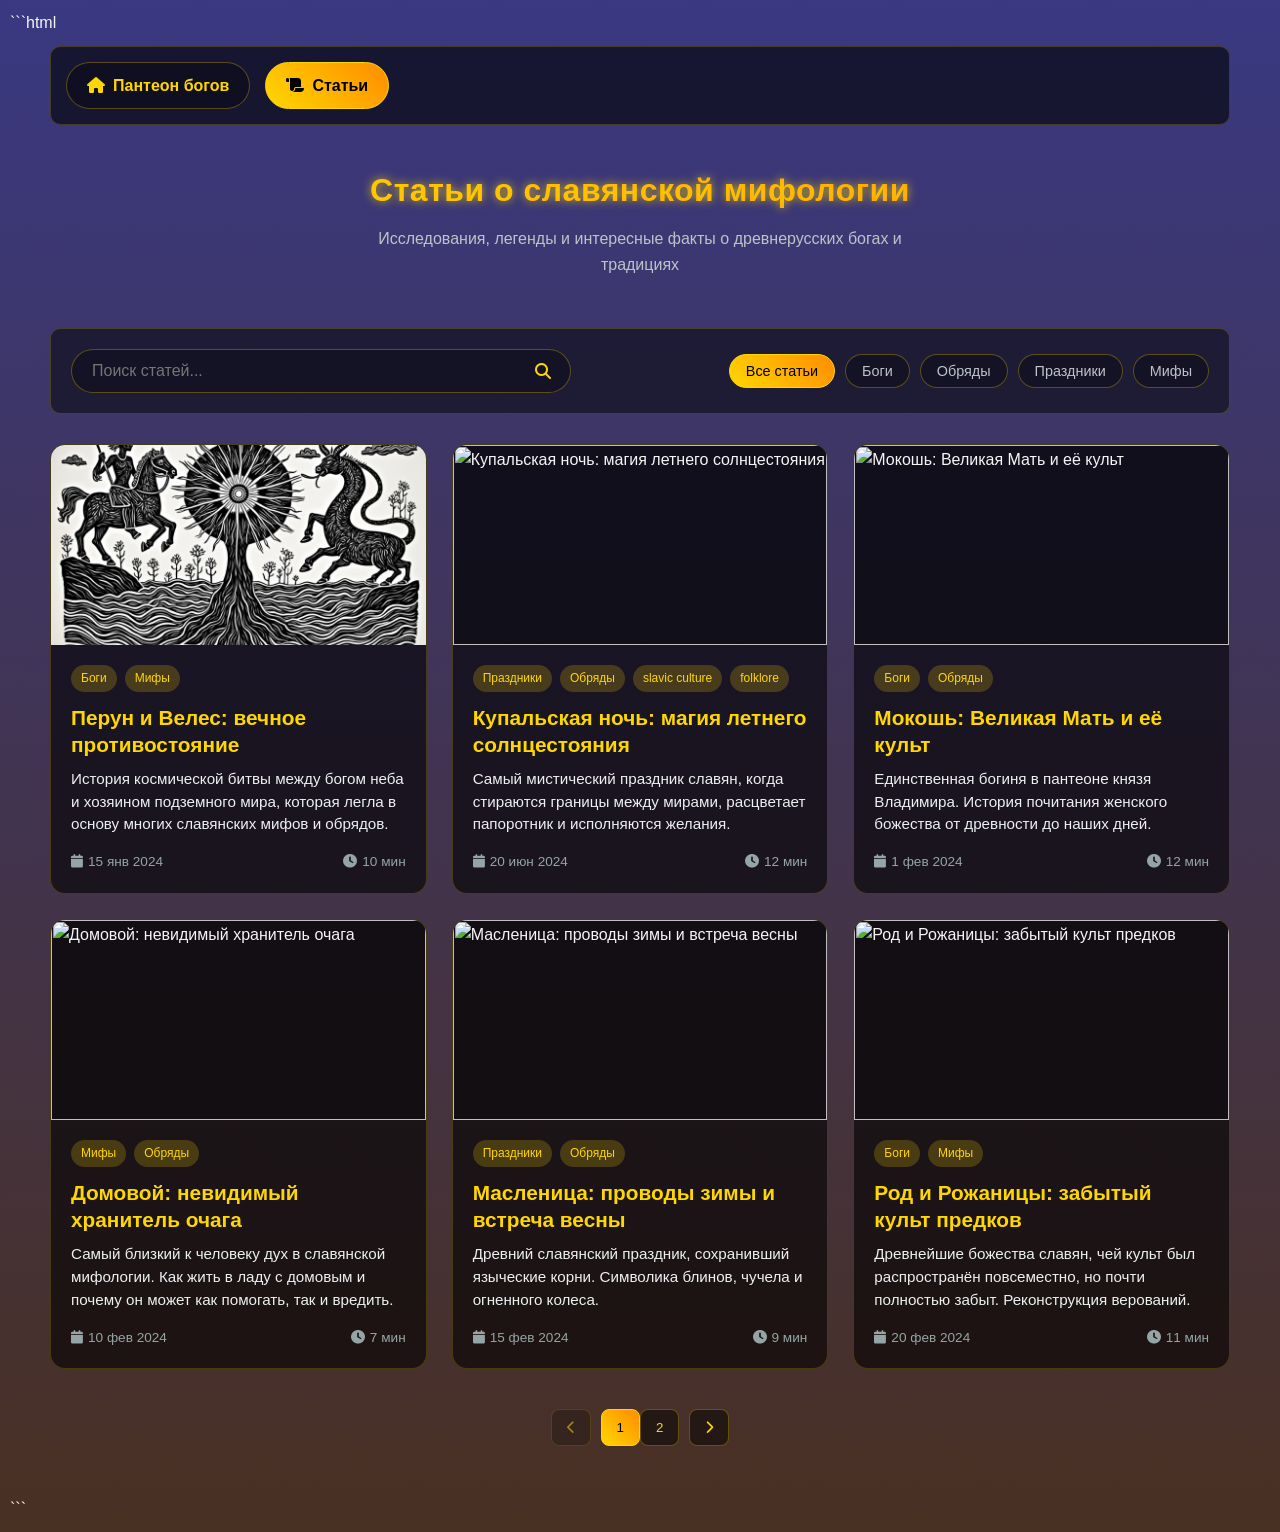
==== articles.html @ 620f0d88 "Add files via upload" ====
```html
<!DOCTYPE html>
<html lang="ru">
<head>
    <meta charset="UTF-8">
    <meta name="viewport" content="width=device-width, initial-scale=1.0">
    <title>Статьи о славянской мифологии</title>
    <link rel="stylesheet" href="https://cdnjs.cloudflare.com/ajax/libs/font-awesome/6.4.0/css/all.min.css">
    <style>
        * { box-sizing: border-box; margin: 0; padding: 0; }

        body {
            font-family: 'Comfortaa', 'Russo One', Arial, sans-serif;
            background:
                linear-gradient(rgba(25, 25, 112, 0.85), rgba(43, 15, 0, 0.85)),
                url('data:image/svg+xml;utf8,<svg xmlns="http://www.w3.org/2000/svg" width="100" height="100" viewBox="0 0 100 100"><rect width="100" height="100" fill="%238B4513" opacity="0.1"/><path d="M0,0 L100,100 M100,0 L0,100" stroke="%23FFD700" stroke-width="1" opacity="0.1"/></svg>');
            color: #f5f5f5;
            line-height: 1.6;
            padding: 10px;
            min-height: 100vh;
        }

        .articles-container { max-width: 1200px; margin: 0 auto; padding: 10px; }

        /* Навигация */
        .main-nav {
            background: rgba(0, 0, 0, 0.6);
            border-radius: 10px;
            padding: 15px;
            margin-bottom: 20px;
            display: flex;
            justify-content: space-between;
            align-items: center;
            flex-wrap: wrap;
            gap: 15px;
            border: 1px solid rgba(255, 215, 0, 0.2);
        }

        .nav-links {
            display: flex;
            gap: 15px;
            flex-wrap: wrap;
        }

        .nav-link {
            padding: 10px 20px;
            background: rgba(0, 0, 0, 0.3);
            border: 1px solid rgba(255, 215, 0, 0.3);
            border-radius: 25px;
            color: #ffd700;
            text-decoration: none;
            transition: all 0.3s;
            display: flex;
            align-items: center;
            gap: 8px;
            font-weight: 600;
        }

        .nav-link:hover {
            background: rgba(255, 215, 0, 0.2);
            box-shadow: 0 0 10px rgba(255, 215, 0, 0.5);
            transform: translateY(-2px);
        }

        .nav-link.active {
            background: linear-gradient(45deg, #ffd700, #ff8c00);
            color: #000;
            border-color: #ffd700;
        }

        /* Заголовок */
        .articles-header {
            text-align: center;
            padding: 20px 5px;
            margin-bottom: 30px;
        }

        .articles-title {
            font-family: 'Russo One', sans-serif;
            font-size: 2rem;
            margin-bottom: 10px;
            text-shadow: 0 0 10px rgba(255, 215, 0, 0.8);
            background: linear-gradient(45deg, #ffd700, #ff8c00);
            -webkit-background-clip: text;
            -webkit-text-fill-color: transparent;
            font-weight: 800;
            letter-spacing: 0.5px;
        }

        .articles-subtitle {
            font-size: 1rem;
            color: #bdc3c7;
            max-width: 600px;
            margin: 0 auto;
        }

        /* Фильтры и поиск */
        .articles-controls {
            background: rgba(0, 0, 0, 0.5);
            border-radius: 10px;
            padding: 20px;
            margin-bottom: 30px;
            border: 1px solid rgba(255, 215, 0, 0.2);
        }

        .controls-row {
            display: flex;
            flex-wrap: wrap;
            gap: 15px;
            align-items: center;
            justify-content: space-between;
        }

        .search-box {
            flex: 1;
            min-width: 250px;
            max-width: 500px;
            position: relative;
        }

        .search-input {
            width: 100%;
            padding: 12px 45px 12px 20px;
            border-radius: 25px;
            border: 1px solid rgba(255, 215, 0, 0.3);
            background: rgba(0, 0, 0, 0.3);
            color: #fff;
            font-size: 1rem;
            transition: all 0.3s;
        }

        .search-input:focus {
            outline: none;
            border-color: #ffd700;
            box-shadow: 0 0 10px rgba(255, 215, 0, 0.3);
        }

        .search-icon {
            position: absolute;
            right: 20px;
            top: 50%;
            transform: translateY(-50%);
            color: #ffd700;
        }

        .tag-filters {
            display: flex;
            gap: 10px;
            flex-wrap: wrap;
        }

        .tag-btn {
            padding: 8px 16px;
            background: rgba(0, 0, 0, 0.3);
            border: 1px solid rgba(255, 215, 0, 0.3);
            border-radius: 20px;
            color: #bdc3c7;
            cursor: pointer;
            transition: all 0.3s;
            font-size: 0.9rem;
        }

        .tag-btn:hover {
            border-color: #ffd700;
            color: #ffd700;
        }

        .tag-btn.active {
            background: linear-gradient(45deg, #ffd700, #ff8c00);
            color: #000;
            border-color: #ffd700;
        }

        /* Сетка статей */
        .articles-grid {
            display: grid;
            grid-template-columns: repeat(auto-fill, minmax(350px, 1fr));
            gap: 25px;
            margin-bottom: 40px;
        }

        .article-card {
            background: rgba(0, 0, 0, 0.6);
            border-radius: 15px;
            overflow: hidden;
            border: 1px solid rgba(255, 215, 0, 0.2);
            transition: all 0.3s;
            cursor: pointer;
        }

        .article-card:hover {
            transform: translateY(-5px);
            box-shadow: 0 10px 30px rgba(0, 0, 0, 0.5);
            border-color: rgba(255, 215, 0, 0.5);
        }

        .article-image {
            width: 100%;
            height: 200px;
            object-fit: cover;
            background: rgba(0, 0, 0, 0.3);
        }

        .article-content {
            padding: 20px;
        }

        .article-tags {
            display: flex;
            gap: 8px;
            margin-bottom: 12px;
            flex-wrap: wrap;
        }

        .article-tag {
            font-size: 0.75rem;
            padding: 4px 10px;
            background: rgba(255, 215, 0, 0.2);
            border-radius: 15px;
            color: #ffd700;
        }

        .article-title {
            font-size: 1.3rem;
            margin-bottom: 10px;
            color: #ffd700;
            font-family: 'Russo One', sans-serif;
            line-height: 1.3;
        }

        .article-excerpt {
            font-size: 0.95rem;
            color: #ecf0f1;
            margin-bottom: 15px;
            line-height: 1.5;
        }

        .article-meta {
            display: flex;
            justify-content: space-between;
            align-items: center;
            font-size: 0.85rem;
            color: #95a5a6;
        }

        .article-date {
            display: flex;
            align-items: center;
            gap: 5px;
        }

        .article-readtime {
            display: flex;
            align-items: center;
            gap: 5px;
        }

        /* Модальное окно для полной статьи */
        .article-modal {
            position: fixed;
            top: 0;
            left: 0;
            right: 0;
            bottom: 0;
            background: rgba(0, 0, 0, 0.9);
            z-index: 1000;
            display: none;
            overflow-y: auto;
        }

        .article-modal.active {
            display: block;
        }

        .modal-content {
            max-width: 900px;
            margin: 40px auto;
            background: rgba(25, 25, 112, 0.95);
            border-radius: 20px;
            border: 2px solid rgba(255, 215, 0, 0.3);
            position: relative;
        }

        .modal-close {
            position: absolute;
            top: 20px;
            right: 20px;
            width: 40px;
            height: 40px;
            background: rgba(255, 215, 0, 0.2);
            border: 1px solid rgba(255, 215, 0, 0.5);
            border-radius: 50%;
            display: flex;
            align-items: center;
            justify-content: center;
            cursor: pointer;
            color: #ffd700;
            font-size: 1.2rem;
            transition: all 0.3s;
            z-index: 10;
        }

        .modal-close:hover {
            background: rgba(255, 215, 0, 0.3);
            transform: rotate(90deg);
        }

        .article-full {
            padding: 40px;
        }

        .article-header {
            text-align: center;
            margin-bottom: 30px;
        }

        .article-full-title {
            font-size: 2rem;
            color: #ffd700;
            font-family: 'Russo One', sans-serif;
            margin-bottom: 15px;
            text-shadow: 0 0 10px rgba(255, 215, 0, 0.5);
        }

        .article-full-meta {
            display: flex;
            justify-content: center;
            gap: 20px;
            color: #95a5a6;
            font-size: 0.9rem;
        }

        .article-full-image {
            width: 100%;
            max-height: 400px;
            object-fit: cover;
            border-radius: 10px;
            margin-bottom: 30px;
        }

        .article-body {
            font-size: 1.05rem;
            line-height: 1.8;
            color: #ecf0f1;
        }

        .article-body h2 {
            font-size: 1.6rem;
            color: #ffd700;
            margin: 30px 0 15px;
            font-family: 'Russo One', sans-serif;
        }

        .article-body h3 {
            font-size: 1.3rem;
            color: #ff8c00;
            margin: 25px 0 12px;
        }

        .article-body p {
            margin-bottom: 15px;
        }

        .article-body ul, .article-body ol {
            margin: 15px 0 15px 30px;
        }

        .article-body li {
            margin-bottom: 8px;
        }

        .article-body blockquote {
            background: rgba(255, 215, 0, 0.1);
            border-left: 4px solid #ffd700;
            padding: 15px 20px;
            margin: 20px 0;
            font-style: italic;
        }

        .article-body img {
            max-width: 100%;
            height: auto;
            border-radius: 8px;
            margin: 20px 0;
        }

        /* Пагинация */
        .pagination {
            display: flex;
            justify-content: center;
            gap: 10px;
            margin: 40px 0;
        }

        .page-btn {
            padding: 10px 15px;
            background: rgba(0, 0, 0, 0.5);
            border: 1px solid rgba(255, 215, 0, 0.3);
            border-radius: 8px;
            color: #ffd700;
            cursor: pointer;
            transition: all 0.3s;
        }

        .page-btn:hover {
            background: rgba(255, 215, 0, 0.2);
        }

        .page-btn.active {
            background: linear-gradient(45deg, #ffd700, #ff8c00);
            color: #000;
            border-color: #ffd700;
        }

        .page-btn:disabled {
            opacity: 0.5;
            cursor: not-allowed;
        }

        /* Адаптивность */
        @media (max-width: 768px) {
            .articles-title { font-size: 1.6rem; }
            .articles-grid { grid-template-columns: 1fr; }
            .article-full { padding: 20px; }
            .article-full-title { font-size: 1.5rem; }
            .controls-row { flex-direction: column; }
            .search-box { max-width: 100%; }
        }
    </style>
</head>
<body>
    <div class="articles-container">
        <!-- Навигация -->
        <nav class="main-nav">
            <div class="nav-links">
                <a href="index.html" class="nav-link">
                    <i class="fas fa-home"></i>
                    <span>Пантеон богов</span>
                </a>
                <a href="articles.html" class="nav-link active">
                    <i class="fas fa-scroll"></i>
                    <span>Статьи</span>
                </a>
            </div>
        </nav>

        <!-- Заголовок -->
        <header class="articles-header">
            <h1 class="articles-title">Статьи о славянской мифологии</h1>
            <p class="articles-subtitle">Исследования, легенды и интересные факты о древнерусских богах и традициях</p>
        </header>

        <!-- Фильтры и поиск -->
        <div class="articles-controls">
            <div class="controls-row">
                <div class="search-box">
                    <input type="text" class="search-input" id="articleSearch" placeholder="Поиск статей...">
                    <i class="search-icon fas fa-search"></i>
                </div>
                <div class="tag-filters">
                    <button class="tag-btn active" data-tag="all">Все статьи</button>
                    <button class="tag-btn" data-tag="gods">Боги</button>
                    <button class="tag-btn" data-tag="rituals">Обряды</button>
                    <button class="tag-btn" data-tag="holidays">Праздники</button>
                    <button class="tag-btn" data-tag="myths">Мифы</button>
                </div>
            </div>
        </div>

        <!-- Сетка статей -->
        <div class="articles-grid" id="articlesGrid">
            <!-- Статьи будут добавлены через JavaScript -->
        </div>

        <!-- Пагинация -->
        <div class="pagination" id="pagination">
            <button class="page-btn" id="prevPage"><i class="fas fa-chevron-left"></i></button>
            <div id="pageNumbers"></div>
            <button class="page-btn" id="nextPage"><i class="fas fa-chevron-right"></i></button>
        </div>

        <!-- Модальное окно для статьи -->
        <div class="article-modal" id="articleModal">
            <div class="modal-content">
                <button class="modal-close" onclick="closeArticle()">
                    <i class="fas fa-times"></i>
                </button>
                <article class="article-full" id="articleFull">
                    <!-- Содержимое статьи -->
                </article>
            </div>
        </div>
    </div>

    <script>
        // База данных статей
        const articlesData = [
            {
                id: 1,
                title: "Перун и Велес: вечное противостояние",
                excerpt: "История космической битвы между богом неба и хозяином подземного мира, которая легла в основу многих славянских мифов и обрядов.",
                tags: ["gods", "myths"],
                date: "2024-01-15",
                readTime: "10 мин",
                image: "images/articles/perun-veles.jpg",
                content: `
                    <h2>Космическая битва: основа мироздания</h2>
                    <p>В фундаменте славянского миропонимания лежит дуализм — представление о мире как о единстве и борьбе двух противоположных начал. Наиболее ярко и масштабно этот дуализм воплотился в эпическом противостоянии двух ключевых фигур пантеона: громовержца Перуна и хтонического Велеса. Это не просто история о вражде двух могущественных существ, а глубокий космогонический миф, объясняющий само устройство Вселенной, смену времен года, циклы жизни и смерти, установление социального порядка и моральных законов. Их вечный конфликт — это двигатель мировой динамики, источник обновления и одновременно гарантия стабильности миропорядка.</p>

                    <h3>Перун — громовержец и державный воитель</h3>
                    <p>Перун, верховный бог княжеской дружины, повелитель грома и молний, олицетворяет собой мужское, активное, небесное начало. Его стихия — ярость летней грозы, очищающая землю от скверны, и беспощадный блеск стали в бою. Он восседает на вершине Мирового Древа, в Прави — мире богов и закона. Перун — это космический суверенитет, военная мощь, клятва и договор, которые скрепляются его священным именем. Его оружие — палица, топор или стрелы-молнии — это не только инструмент разрушения, но и акт созидания: рассекая темные тучи, он ниспосылает живительный дождь, оплодотворяя землю. Он — страж миропорядка, защитник Яви (мира живых) от сил хаоса и нави (мира мертвых), которые стремится нарушить его вечный оппонент.</p>

                    <blockquote>
                        "И ударил Перун золотой стрелой-молнией, и расступилась земля, и скрылся Велес в подземных чертогах своих..."
                        <cite>— Из древнерусских преданий</cite>
                    </blockquote>

                    <h3>Велес — владыка таинственных сил</h3>
                    <p>Велес, «скотий бог», волхв и чародей, представляет собой принципиально иную, но не менее vitalную силу. Он связан с землей, водой (особенно подземными источниками и болотами), миром мертвых (Навью) и подземными богатствами. Если Перун — бог-воин, то Велес — бог-маг, хранитель древней, доолимпийской мудрости, знаний, искусств и ремесел. Он покровительствует не только домашнему скоту, но и вообще всякому богатству, удаче, изобилию. Его часто представляют в облике могучего медведя или змея, что подчеркивает его связь с дикой, неукрощенной природой, с теми силами, что находятся за гранью человеческого контроля и понимания. Велес — проводник душ в загробный мир и хранитель предков, что делает его фигурой амбивалентной: он и даритель благ, и повелитель темных, хтонических глубин.</p>

                    <h2>Миф о похищении: ядро противостояния</h2>
                    <p>Центральный сюжет вражды богов — похищение Велесом небесных стад или супруги Перуна (в различных вариациях мифа). Этот акт является не простым воровством, а вызовом установленному порядку, святотатственным вторжением хаоса в космос. В ответ разгневанный Перун пускается в погоню. Их битва сотрясает мироздание: грохот грома — это звук их схватки, молнии — удары палицы Перуна, а ураганы и смерчи — следствие бегства Велеса, принимающего различные обличья. В конечном счете, громовержец одерживает победу, повергает противника и освобождает похищенное. Однако поражение Велеса не является окончательным и тотальным. Он не уничтожается, а изгоняется в низший мир, под землю или на край света, откуда продолжает свое влияние.</p>

                    <h3>Цикличность и вечное возвращение</h3>
                    <p>Важнейшая черта этого мифа — его цикличность. Каждый год история повторяется. Летом, в период гроз, сила Перуна достигает апогея, и он утверждает свою власть. Но с наступлением осени и увяданием природы мощь громовержца ослабевает. Зимой, когда земля замерзает и покрывается снегом, а небо молчит, безраздельно властвует Велес. Его время — это время подполья, тайны, сна и смерти. А с первыми весенними грозами, знаменующими возвращение Перуна, цикл начинается заново. Таким образом, их борьба — это метафора вечного круговорота природы, где смерть necessary для последующего возрождения, а хаос является неотъемлемой частью общего порядка вещей.</p>

                    <h2>Отголоски в фольклоре и обрядности</h2>
                    <p>Архетипический сюжет противостояния небесного героя и хтонического противника пронизывает весь пласт славянского фольклора и обрядов:</p>
                    <ul>
                        <li><strong>Былины и сказки:</strong> Борьба богатыря (Ильи Муромца, Добрыни Никитича) со Змеем Горынычем — это прямое отражение мифа. Похищение Змеем царь-девиц или скота и последующее освобождение их героем почти дословно повторяет сюжет о Перуне и Велесе.</li>
                        <li><strong>Календарные обряды:</strong> Весенние ритуалы (на Масленицу или на Юрьев день), связанные с проводами зимы и «прогоном» смерти/болезни, символизировали победу сил света и тепла (Перуна) над силами тьмы и холода (Велеса). Осенние праздники урожая, напротив, были временем почитания Велеса как дарителя земных благ, когда ему приносились дары за обеспеченное благополучие.</li>
                        <li><strong>Социальное измерение:</strong> Это противостояние имело и социальный аспект. Перун считался богом княжеской власти, дружины, формального закона. Велес же был ближе к земледельцам, скотоводам, волхвам — ко всему, что связано с народной, «низовой» культурой и магией. Их конфликт можно рассматривать и как метафору напряжения между центром (княжеская власть) и периферией (народная традиция).</li>
                    </ul>

                    <h2>Единство в противоборстве</h2>
                    <p>Несмотря на антагонизм, Перун и Велес не мыслились как абсолютное добро и абсолютное зло. Они — две стороны одной медали, взаимодополняющие и взаимообусловленные силы. Без разрушительной, но и оплодотворяющей силы грозы Перуна невозможен был бы рост. Без подземной, «смертной» силы Велеса, хранящей семена и души предков, невозможны были бы возрождение и новое рождение. Их вечная борьба — это не война на уничтожение, а сложный, динамичный танец, в котором рождается и поддерживается сама жизнь. В этом глубочайшем дуализме — ключ к пониманию славянского языческого мировоззрения, видевшего гармонию не в статичном покое, а в вечном, бьющем через край напряжении между космосом и хаосом.</p>
                `
            },
            {
                id: 2,
                title: "Купальская ночь: магия летнего солнцестояния",
                excerpt: "Самый мистический праздник славян, когда стираются границы между мирами, расцветает папоротник и исполняются желания.",
                tags: ["holidays", "rituals", "slavic culture", "folklore"],
                date: "2024-06-20",
                readTime: "12 мин",
                image: "images/articles/kupala.jpg",
                content: `
                    <h2>Ночь, когда миры соприкасаются</h2>
                    <p>В бесконечном круговороте времен года есть особая точка — момент наивысшего торжества света, летнее солнцестояние. Для древних славян это было не просто астрономическое явление, а сакральный рубеж, наполненный глубочайшим смыслом. Ночь на Ивана Купалу (или Иван-Купала) — это апогей солнечной силы, миг магического равновесия, когда привычный порядок вещей отступает, уступая место чуду. Это время, когда тонкая завеса между миром Яви, Нави и Прави истончается настолько, что становится проницаемой, позволяя смертным заглянуть в тайны мироздания, а потусторонним силам — явить себя людям. В эту самую короткую ночь года сконцентрирована такая мощь, что она способна изменить судьбы, исцелить болезни и открыть взору скрытое.</p>

                    <h3>Истоки праздника: между солнцем и огнем</h3>
                    <p>Корни Купальской ночи уходят в глубь тысячелетий, в дохристианскую эпоху, когда жизнь человека была неразрывно связана с циклами природы. Праздник был посвящен двум могущественным стихиям — солнцу (персонифицированному в образе Даждьбога или Ярилы) и очищающему огню. Само имя «Купала», вероятнее всего, происходит от индоевропейского корня «kup», означающего «кипеть», «гневно пылать», «страстно желать», что идеально отражает суть праздника — кипение жизненных сил, пыл страстей и яркое пламя костров. С приходом христианства на Русь древний языческий праздник был искусно наложен на день Рождества Иоанна Крестителя (24 июня по старому стилю, 7 июля — по новому), что привело к слиянию образов: народное сознание соединило имя Крестителя (купателя) с древним божеством Купалой, а обряд крещения в воде — с купальскими омовениями. Так возникло имя Иван Купала, сохранившее в себе память двух традиций.</p>

                    <h2>Священный огонь: пламя, опаляющее нечисть</h2>
                    <p>Огонь был абсолютным центром, душой купальского торжества. Его добывали древнейшим, «живым» способом — трением дерева о дерево, чаще всего дуба о березу. Этот ритуал символизировал божественное соитие, порождающее новую жизнь и чистую энергию. Разжигали костры непременно на возвышенностях, у рек или озер, и гореть они должны были до самого утра.</p>
                    <p>Прыжки через купальский костер были главным очистительным обрядом. Перепрыгнуть через высокое пламя значило сжечь все хвори, сглаз, порчу и грехи, накопленные за год. Это был акт символической смерти для всего дурного и возрождения — очищенным. Прыгали все — от мала до велика. Особое значение придавалось парам: юноша и девушка, взявшись за руки, должны были прыгнуть вместе. Считалось, что если их руки не разомкнутся в прыжке и они сумеют преодолеть преграду из огня вместе — их союз будет крепким и счастливым. Дымом от купальских костров окуривали домашний скот, чтобы уберечь его от мора, а старики прогоняли через огонь даже домашнюю утварь, веря в его силу отгонять любую нечисть.</p>

                    <blockquote>
                        "Огонь Купалы — свеча Богу, дым — бесам слеза. Кто через пламя перейдет, тот смоет с души греха грязь".
                        <cite>— Старинное поверье</cite>
                    </blockquote>

                    <h2>Обряды и традиции: нить, связующая поколения</h2>
                    <p>Вся Купальская ночь была сплетена из десятков больших и малых ритуалов, каждый из которых имел глубокое символическое значение.</p>

                    <h3>Венки и гадания: девичьи тайны</h3>
                    <p>Девушки на закате солнца плели венки из полевых трав и цветов: ромашки, иван-да-марьи, лопуха, богородицкой травы, папоротника. В центр венка вплетали зажженную свечу или лучинку и отпускали его на воду. По поведению венка судили о судьбе: если поплывет уверенно — год будет счастливым, если завертится на месте — судьба пока не определилась, если потонет — жди беды или разлуки с милым. Если же венок прибьет к берегу — замужества в этом году не видать. Самый счастливый знак — если венок подхватит и уплывет с ним парень, желанный для девушки.</p>

                    <h3>Поиск цветка папоротника: путь сквозь страх</h3>
                    <p>Самый известный и опасный купальский обряд. Согласно поверьям, лишь на мгновение, ровно в полночь, в самой глухой части леса расцветал огненно-красный цветок папоротника, освещая все вокруг магическим светом. Тот, кто сумеет найти и сорвать его, не поддавшись страху и не испугавшись проделок нечистой силы, обретал вещие способности: начинал понимать язык зверей и птиц, видеть сквозь землю зарытые клады, становиться невидимым и управлять природными стихиями. Но путь к цветку охраняла лесная нечисть — лешие, мавки, русалки, которые всеми силами пытались сбить искателя с пути, наслать на него морок или напугать до смерти.</p>

                    <h3>Обливание водой: ритуал очищения и плодородия</h3>
                    <p>Вода в Купальскую ночь, как и огонь, обретала особые свойства: становилась «живой», целебной, способной смывать болезни и дарить красоту и силу. Обязательным ритуалом было массовое купание на рассвете: считалось, что вода в это время получает благословение самого солнца. До восхода же всех встречных старались облить водой, что было не просто шалостью, а магическим действием, призванным обеспечить плодородие человека и, как следствие, земли. Особенно старались облить девушек, так как это сулило им здоровое потомство.</p>

                    <h2>Травы и зелья: аптека матушки-природы</h2>
                    <p>Купальская ночь — единственное время в году, когда самые обычные растения наполняются невероятной магической и целебной силой. Их сбор был делом ответственным, к нему готовились заранее, зная особые заговоры и правила. Травы рвали с поклонами земле, благодарностью и чистыми помыслами.</p>
                    <ul>
                        <li><strong>Полынь</strong> — главный оберег против всей нечистой силы. Ее носили за поясом, вплетали в венки, развешивали по дому. Считалось, что горький запах полыни отпугивает русалок и водяных.</li>
                        <li><strong>Зверобой (Иванова кровь)</strong> — трава, наделенная такой силой, что могла противостоять любой порче и изгонять злых духов. Его использовали для окуривания дома и лечения множества болезней.</li>
                        <li><strong>Иван-да-марья</strong> — цветок, символизирующий союз огня (желтый цвет) и воды (синий цвет). Его держали в доме для гармонии и защиты от ссор, а также как оберег от воров.</li>
                        <li><strong>Чертополох</strong> — использовался для изгнания чертей и другой нечисти. Его размещали у входа в жилище.</li>
                        <li><strong>Девясил</strong> — корень, дающий парню «девять сил» для победы в кулачных боях и трудовых свершениях.</li>
                        <li><strong>Разрыв-трава</strong> — мифическое растение, дарующее силу размыкать любые замки и разрушать железо. Найти ее было еще сложнее, чем цветок папоротника.</li>
                    </ul>

                    <h3>Мистические опасности: обитатели тонкого мира</h3>
                    <p>Раскрывшиеся границы миров делали человека уязвимым. В эту ночь просыпалась и выходила на волю вся нечисть: от сравнительно безобидных домовых до опасных водяных и болотников, готовых утянуть на дно. Особенно активизировались русалки (мавки, водяницы) — души утопленниц или некрещеных младенцев. Они могли защекотать до смерти одинокого путника, сбить с пути или испортить рыбацкие сети. Лешие заводили в самую чащобу, а кикиморы могли наслать на дом панику. Чтобы защититься, люди носили с собой обереги из полыни, чеснока, крапивы и освященные в церкви предметы.</p>

                    <h2>Современное празднование: возрождение духа</h2>
                    <p>Сегодня Иван Купала переживает второе рождение. Это уже не столько религиозный или строго мистический обряд, сколько яркое, красочное культурное явление, способ ощутить связь с историей и природой. По всей стране, от Беларуси и Украины до самых отдаленных уголков России, устраиваются масштабные фестивали, реконструкции старинных обрядов, народные гулянья. Люди по-прежнему водят хороводы вокруг костров, плетут венки, поют древние песни-коловоды.</p>
                    <p>Этот праздник удивительным образом объединяет в себе языческую мощь, христианские традиции и современную жажду живого, настоящего общения. Он позволяет нам, жителям мегаполисов, на миг остановиться, почувствовать ритм природы, вспомнить о том, что мы — часть чего-то большего. Купальская ночь напоминает, что чудеса возможны, стоит только поверить в них, посмотреть на мир широко открытыми глазами и, быть может, отважиться шагнуть через очищающее пламя в новую, счастливую жизнь.</p>
                `
            },
            {
                id: 3,
                title: "Мокошь: Великая Мать и её культ",
                excerpt: "Единственная богиня в пантеоне князя Владимира. История почитания женского божества от древности до наших дней.",
                tags: ["gods", "rituals"],
                date: "2024-02-01",
                readTime: "12 мин",
                image: "images/articles/mokosh.jpg",
                content: `
                    <h2>Великая богиня славян</h2>
                    <p>Мокошь занимает особое место в славянском пантеоне — она единственная богиня, упомянутая в летописном списке идолов князя Владимира 980 года. Это свидетельствует о её исключительной важности в религиозной жизни древних славян.</p>
                    
                    <h3>Имя и его значение</h3>
                    <p>Этимология имени Мокошь до сих пор вызывает споры среди учёных. Наиболее вероятные версии связывают его с:</p>
                    <ul>
                        <li>Корнем "мок-" (мокрый, влажный) — связь с водой и плодородием</li>
                        <li>Словом "кош" (жребий, судьба) — Мокошь как богиня судьбы</li>
                        <li>Древним корнем "мок" (прясть) — покровительница женских ремёсел</li>
                    </ul>
                    
                    <h2>Сферы влияния</h2>
                    <p>Мокошь была многофункциональным божеством, покровительствующим:</p>
                    
                    <h3>Женским ремёслам</h3>
                    <p>Прежде всего, Мокошь — покровительница прядения и ткачества. По поверьям, она могла помогать прилежным пряхам, но наказывала ленивых — путала пряжу, рвала нити.</p>
                    
                    <blockquote>
                        "Мокошь пряжу прядёт, судьбы людские вяжет"
                        <cite>— Народное поверье</cite>
                    </blockquote>
                    
                    <h3>Судьбе и роду</h3>
                    <p>Вместе с Долей и Недолей Мокошь вершила людские судьбы. Нить, которую она пряла, символизировала жизненный путь человека.</p>
                    
                    <h3>Плодородию и воде</h3>
                    <p>Связь с влагой делала Мокошь ответственной за плодородие земли. Ей молились о дожде в засуху, о хорошем урожае льна для прядения.</p>
                    
                    <h2>Культ и обряды</h2>
                    <p>Почитание Мокоши имело свои особенности:</p>
                    <ul>
                        <li><strong>Пятница</strong> — день Мокоши, когда запрещалось прясть</li>
                        <li><strong>Обряд "кормления Мокоши"</strong> — оставление пряжи у колодца</li>
                        <li><strong>Стрижка овец</strong> — первую шерсть посвящали богине</li>
                        <li><strong>Вышивка оберегов</strong> — с символами Мокоши для защиты</li>
                    </ul>
                    
                    <h2>Символика</h2>
                    <p>Основные символы Мокоши:</p>
                    <ul>
                        <li>Веретено и прялка</li>
                        <li>Ромб с точками (засеянное поле)</li>
                        <li>Женская фигура с поднятыми руками</li>
                        <li>Переплетённые нити</li>
                    </ul>
                    
                    <h3>Христианская трансформация</h3>
                    <p>После крещения Руси образ Мокоши не исчез, а трансформировался. Её функции перешли к:</p>
                    <ul>
                        <li><strong>Параскеве Пятнице</strong> — покровительнице женских работ</li>
                        <li><strong>Богородице</strong> — в аспекте защитницы и заступницы</li>
                        <li><strong>Святой Анастасии</strong> — "разрешительнице уз"</li>
                    </ul>
                    
                    <h2>Наследие Мокоши</h2>
                    <p>Следы культа Мокоши сохранились в:</p>
                    <ul>
                        <li>Запретах на работу в пятницу</li>
                        <li>Обрядах первой пряжи</li>
                        <li>Народной вышивке</li>
                        <li>Поверьях о "пряхах судьбы"</li>
                    </ul>
                    
                    <p>Мокошь остаётся одним из самых загадочных и важных божеств славянского пантеона, воплощением женского начала и творческой силы.</p>
                `
            },
            {
                id: 4,
                title: "Домовой: невидимый хранитель очага",
                excerpt: "Самый близкий к человеку дух в славянской мифологии. Как жить в ладу с домовым и почему он может как помогать, так и вредить.",
                tags: ["myths", "rituals"],
                date: "2024-02-10",
                readTime: "7 мин",
                image: "images/articles/domovoy.jpg",
                content: `
                    <h2>Дух-хранитель дома</h2>
                    <p>Домовой — пожалуй, самый известный и почитаемый из всех духов в славянской традиции. В отличие от многих других мифологических существ, вера в домового сохранилась до наших дней, причём не только в деревнях, но и в городах.</p>
                    
                    <h3>Кто такой домовой?</h3>
                    <p>Домовой — это дух-хранитель дома и семьи, живущей в нём. По поверьям, он:</p>
                    <ul>
                        <li>Следит за порядком в доме</li>
                        <li>Охраняет имущество от воров и пожара</li>
                        <li>Заботится о домашних животных</li>
                        <li>Предупреждает о бедах и опасностях</li>
                        <li>Может помогать в домашних делах</li>
                    </ul>
                    
                    <h2>Облик и характер</h2>
                    <p>Представления о внешности домового разнятся, но чаще всего его описывают как:</p>
                    <ul>
                        <li>Маленького старичка с бородой</li>
                        <li>Покрытого шерстью существа</li>
                        <li>Способного принимать облик хозяина дома</li>
                        <li>Невидимого большую часть времени</li>
                    </ul>
                    
                    <blockquote>
                        "Домовой любит тепло и уют, чистоту и порядок, уважение и ласковое слово"
                        <cite>— Народная мудрость</cite>
                    </blockquote>
                    
                    <h3>Где живёт домовой?</h3>
                    <p>Традиционные места обитания:</p>
                    <ul>
                        <li><strong>За печью</strong> — самое тёплое место в доме</li>
                        <li><strong>В подполе</strong> — ближе к земле и предкам</li>
                        <li><strong>На чердаке</strong> — откуда видно весь дом</li>
                        <li><strong>В красном углу</strong> — священном месте дома</li>
                    </ul>
                    
                    <h2>Как ладить с домовым</h2>
                    <p>Чтобы домовой был добрым помощником, а не вредителем, следует:</p>
                    
                    <h3>Соблюдать правила</h3>
                    <ul>
                        <li>Поддерживать чистоту и порядок</li>
                        <li>Не ругаться и не сквернословить</li>
                        <li>Уважительно относиться к дому</li>
                        <li>Не свистеть в помещении</li>
                        <li>Закрывать на ночь посуду и еду</li>
                    </ul>
                    
                    <h3>Задабривать домового</h3>
                    <ul>
                        <li>Оставлять угощение (хлеб, соль, кашу)</li>
                        <li>Говорить с ним уважительно</li>
                        <li>Поздравлять с праздниками</li>
                        <li>Приглашать при переезде</li>
                    </ul>
                    
                    <h2>Проказы домового</h2>
                    <p>Недовольный домовой может:</p>
                    <ul>
                        <li>Прятать вещи</li>
                        <li>Шуметь по ночам</li>
                        <li>Наваливаться на спящих</li>
                        <li>Путать волосы и пряжу</li>
                        <li>Пугать домашних животных</li>
                    </ul>
                    
                    <h3>Домовой и переезд</h3>
                    <p>При переезде обязательно нужно позвать домового с собой:</p>
                    <blockquote>
                        "Хозяин-батюшка, пойдём с нами жить!"
                    </blockquote>
                    <p>Для этого брали уголёк из старой печи или горшок с углями и переносили в новый дом.</p>
                    
                    <h2>Современные поверья</h2>
                    <p>В городских квартирах домовой, по поверьям:</p>
                    <ul>
                        <li>Живёт в ванной или кладовке</li>
                        <li>Следит за бытовой техникой</li>
                        <li>Охраняет от воров и аварий</li>
                        <li>Предупреждает о поломках</li>
                    </ul>
                    
                    <p>Вера в домового — это не просто суеверие, а способ одушевить дом, сделать его живым и родным, научиться ценить и беречь своё жилище.</p>
                `
            },
            {
                id: 5,
                title: "Масленица: проводы зимы и встреча весны",
                excerpt: "Древний славянский праздник, сохранивший языческие корни. Символика блинов, чучела и огненного колеса.",
                tags: ["holidays", "rituals"],
                date: "2024-02-15",
                readTime: "9 мин",
                image: "images/articles/maslenitsa.jpg",
                content: `
                    <h2>Солнечный праздник</h2>
                    <p>Масленица — один из самых древних и любимых праздников, дошедших до наших дней. Этот праздник проводов зимы и встречи весны сохранил множество архаичных элементов, уходящих корнями в дохристианскую эпоху.</p>
                    
                    <h3>Языческие корни</h3>
                    <p>Изначально праздник был связан с весенним равноденствием и почитанием солнечных богов — Ярилы и Даждьбога. Круглые блины символизировали солнце, а все обряды были направлены на пробуждение земли от зимнего сна.</p>
                    
                    <h2>Неделя гуляний</h2>
                    <p>Каждый день Масленицы имел своё название и обряды:</p>
                    
                    <h3>Понедельник — Встреча</h3>
                    <ul>
                        <li>Изготовление чучела Масленицы</li>
                        <li>Начало выпечки блинов</li>
                        <li>Постройка снежных городков</li>
                    </ul>
                    
                    <h3>Вторник — Заигрыши</h3>
                    <ul>
                        <li>Начало массовых гуляний</li>
                        <li>Катания с горок</li>
                        <li>Смотрины невест</li>
                    </ul>
                    
                    <h3>Среда — Лакомка</h3>
                    <ul>
                        <li>Тёщины блины для зятьёв</li>
                        <li>Семейные застолья</li>
                        <li>Состязания в поедании блинов</li>
                    </ul>
                    
                    <h3>Четверг — Разгул</h3>
                    <ul>
                        <li>Кулачные бои</li>
                        <li>Взятие снежного городка</li>
                        <li>Катание на лошадях</li>
                        <li>Огненные колёса с горы</li>
                    </ul>
                    
                    <h3>Пятница — Тёщины вечёрки</h3>
                    <ul>
                        <li>Зятья угощают тёщ блинами</li>
                        <li>Семейные посиделки</li>
                    </ul>
                    
                    <h3>Суббота — Золовкины посиделки</h3>
                    <ul>
                        <li>Невестки принимают родню мужа</li>
                        <li>Дарение подарков</li>
                    </ul>
                    
                    <h3>Воскресенье — Проводы</h3>
                    <ul>
                        <li>Сжигание чучела</li>
                        <li>Прощёное воскресенье</li>
                        <li>Очищение огнём и водой</li>
                    </ul>
                    
                    <h2>Символика обрядов</h2>
                    
                    <h3>Блины — солнечный символ</h3>
                    <p>Блины на Масленицу — это не просто угощение:</p>
                    <ul>
                        <li>Круглая форма — символ солнца</li>
                        <li>Золотистый цвет — солнечный свет</li>
                        <li>Тепло блинов — тепло весны</li>
                        <li>Первый блин — поминальный, "за упокой"</li>
                    </ul>
                    
                    <blockquote>
                        "Как на масляной неделе в потолок блины летели"
                        <cite>— Народная песня</cite>
                    </blockquote>
                    
                    <h3>Чучело Масленицы</h3>
                    <p>Соломенное чучело воплощало:</p>
                    <ul>
                        <li>Уходящую зиму</li>
                        <li>Смерть старого года</li>
                        <li>Плодородие (пепел рассеивали по полям)</li>
                    </ul>
                    
                    <h2>Игры и забавы</h2>
                    <p>Масленичные развлечения имели ритуальный характер:</p>
                    <ul>
                        <li><strong>Кулачные бои</strong> — борьба зимы с весной</li>
                        <li><strong>Взятие городка</strong> — победа над зимой</li>
                        <li><strong>Катание с гор</strong> — магия плодородия</li>
                        <li><strong>Качели</strong> — приближение к небу и солнцу</li>
                    </ul>
                    
                    <h2>Масленица сегодня</h2>
                    <p>Современное празднование сохранило основные элементы:</p>
                    <ul>
                        <li>Массовые гулянья в парках</li>
                        <li>Блинные ярмарки</li>
                        <li>Театрализованные представления</li>
                        <li>Сжигание чучела</li>
                        <li>Народные игры и конкурсы</li>
                    </ul>
                    
                    <p>Масленица остаётся одним из самых живых народных праздников, объединяющим людей всех возрастов в радостном прощании с зимой и встрече весны.</p>
                `
            },
            {
                id: 6,
                title: "Род и Рожаницы: забытый культ предков",
                excerpt: "Древнейшие божества славян, чей культ был распространён повсеместно, но почти полностью забыт. Реконструкция верований.",
                tags: ["gods", "myths"],
                date: "2024-02-20",
                readTime: "11 мин",
                image: "images/articles/rod-rozhanitsy.jpg",
                content: `
                    <h2>Верховное божество славян?</h2>
                    <p>Род — одно из самых загадочных божеств славянского пантеона. Некоторые исследователи, особенно академик Б.А. Рыбаков, считали его верховным богом древних славян, предшествовавшим Перуну. Другие видят в нём персонификацию рода, семьи и предков.</p>
                    
                    <h3>Свидетельства источников</h3>
                    <p>Упоминания Рода встречаются в:</p>
                    <ul>
                        <li>Поучениях против язычества XI-XIV веков</li>
                        <li>"Слове об идолах" — Род ставится в один ряд с античными богами</li>
                        <li>Комментариях к Евангелию — Род сравнивается с Осирисом</li>
                        <li>Списках "отречённых" верований</li>
                    </ul>
                    
                    <blockquote>
                        "И веруют в Рода и в Рожаниц, и в Перуна, и во Хорса..."
                        <cite>— "Слово некоего христолюбца"</cite>
                    </blockquote>
                    
                    <h2>Функции Рода</h2>
                    <p>Анализ источников позволяет выделить основные аспекты Рода:</p>
                    
                    <h3>Творец мира</h3>
                    <p>В некоторых текстах Род выступает как демиург:</p>
                    <ul>
                        <li>Создатель вселенной и всего живого</li>
                        <li>"Вдувающий" жизнь в людей</li>
                        <li>Источник дождя и росы (влаги жизни)</li>
                        <li>Определяющий судьбу при рождении</li>
                    </ul>
                    
                    <h3>Покровитель рода</h3>
                    <p>Более приземлённые функции связывают Рода с:</p>
                    <ul>
                        <li>Единством семьи и рода</li>
                        <li>Плодородием и размножением</li>
                        <li>Связью поколений</li>
                        <li>Культом предков</li>
                    </ul>
                    
                    <h2>Рожаницы — подательницы судьбы</h2>
                    <p>Рожаницы всегда упоминаются вместе с Родом. Это женские божества, связанные с:</p>
                    <ul>
                        <li>Рождением детей</li>
                        <li>Определением судьбы новорождённых</li>
                        <li>Женским плодородием</li>
                        <li>Покровительством роженицам</li>
                    </ul>
                    
                    <h3>Две или три?</h3>
                    <p>Количество Рожаниц в источниках варьируется:</p>
                    <ul>
                        <li><strong>Две Рожаницы</strong> — мать и дочь, старая и молодая</li>
                        <li><strong>Три Рожаницы</strong> — подобно греческим мойрам или норнам</li>
                        <li>Возможно, Лада и Леля как конкретные имена Рожаниц</li>
                    </ul>
                    
                    <h2>Культ и обряды</h2>
                    
                    <h3>Трапезы Роду и Рожаницам</h3>
                    <p>Главным обрядом были ритуальные трапезы:</p>
                    <ul>
                        <li>Проводились после сбора урожая</li>
                        <li>Включали хлеб, мёд, творог, кашу</li>
                        <li>Обязательны были питьё — мёд, пиво</li>
                        <li>Часть еды оставляли божествам</li>
                    </ul>
                    
                    <h3>Праздники</h3>
                    <p>Основные празднования приходились на:</p>
                    <ul>
                        <li><strong>8 сентября</strong> — Рождество Богородицы (наложилось на праздник Рожаниц)</li>
                        <li><strong>26 декабря</strong> — следующий день после Рождества (второй праздник Рода)</li>
                        <li>Возможно, весенние праздники плодородия</li>
                    </ul>
                    
                    <h2>Христианская борьба с культом</h2>
                    <p>Церковь особенно активно боролась именно с культом Рода и Рожаниц:</p>
                    <ul>
                        <li>Многочисленные поучения и запреты</li>
                        <li>Наложение христианских праздников</li>
                        <li>Переосмысление образов (Род → Бог-отец, Рожаницы → Богородица)</li>
                        <li>Но трапезы Рожаницам справляли ещё в XV веке!</li>
                    </ul>
                    
                    <h2>Наследие культа</h2>
                    <p>Следы почитания Рода и Рожаниц сохранились в:</p>
                    <ul>
                        <li>Языке: род, народ, природа, родина, урожай</li>
                        <li>Обрядах: поминальные трапезы, родительские дни</li>
                        <li>Фольклоре: сказки о судьбе, пряхах жизни</li>
                        <li>Вышивке: символы рожаниц — женские фигуры</li>
                    </ul>
                    
                    <p>Культ Рода и Рожаниц представляет древнейший пласт славянских верований, связанный с почитанием жизненной силы, продолжения рода и единства поколений.</p>
                `
            },
            {
                id: 7,
                title: "Стрибог: Владыка ветров и покровитель путешественников",
                excerpt: "Забытый бог ветров, чьё имя носит одна из крупнейших рек России. История покровителя путешественников и повелителя стихий.",
                tags: ["gods", "myths"],
                date: "2024-02-25",
                readTime: "9 мин",
                image: "images/articles/stribog.jpg",
                content: `
                    <h2>Бог ветров и путешествий</h2>
                    <p>Стрибог — одно из древнейших и наиболее загадочных божеств славянского пантеона. Он упоминается в "Повести временных лет" как отец богинь-судьбин — Доли, Недоли и Лады. Его имя носит река Стрибог (ныне Дон), что свидетельствует о его особом почитании в древности.</p>
                    
                    <h3>Этимология и значение имени</h3>
                    <p>Имя "Стрибог" происходит от древнерусского "стрибъ" — "ветер", "дуть". Таким образом, Стрибог буквально означает "ветреный бог" или "дующий бог". Это подтверждается и в других славянских языках: польское "strzemię" (подпруга), связанное с движением и полетом.</p>
                    
                    <h2>Функции и атрибуты</h2>
                    <p>Стрибог был богом:</p>
                    <ul>
                        <li><strong>Ветров</strong> — он управлял всеми ветрами, от легкого ветерка до бурного урагана</li>
                        <li><strong>Путешествий</strong> — покровитель путешественников, торговцев и воинов</li>
                        <li><strong>Судьбы</strong> — отец богинь судьбы, он влиял на жизненный путь человека</li>
                        <li><strong>Сообщений</strong> — ветры считались средством передачи посланий между мирами</li>
                    </ul>
                    
                    <blockquote>
                        "Стрибог ветры посылает, судьбы людям распределяет"
                        <cite>— Древнее поверье</cite>
                    </blockquote>
                    
                    <h3>Символика</h3>
                    <p>Основные символы Стрибога:</p>
                    <ul>
                        <li><strong>Крылья</strong> — символ полета и скорости ветра</li>
                        <li><strong>Птицы</strong> — вороны, соколы, как посланники</li>
                        <li><strong>Парус</strong> — символ использования ветра для движения</li>
                        <li><strong>Колесо</strong> — символ движения и перемещения</li>
                    </ul>
                    
                    <h2>Культ и обряды</h2>
                    <p>Почитание Стрибога имело свои особенности:</p>
                    
                    <h3>Ветровые обряды</h3>
                    <p>Славяне проводили специальные обряды для умилостивления Стрибога:</p>
                    <ul>
                        <li><strong>При засухе</strong> — молились о дождевых ветрах</li>
                        <li><strong>Перед путешествием</strong> — просили попутного ветра</li>
                        <li><strong>Во время бури</strong> — умоляли утихомирить стихию</li>
                        <li><strong>Весной</strong> — праздновали приход теплых ветров</li>
                    </ul>
                    
                    <h3>Символические жертвы</h3>
                    <p>Жертвоприношения Стрибогу включали:</p>
                    <ul>
                        <li>Птичьи перья — символы ветра и полета</li>
                        <li>Парусину — символ использования ветра</li>
                        <li>Мед и вино — для умилостивления бога</li>
                        <li>Животные жертвы — во время важных путешествий</li>
                    </ul>
                    
                    <h2>Мифология и легенды</h2>
                    <p>Самые известные легенды о Стрибоге:</p>
                    
                    <h3>Создание ветров</h3>
                    <p>По преданию, Стрибог создал семь основных ветров:</p>
                    <ul>
                        <li><strong>Северный</strong> — холод и испытания</li>
                        <li><strong>Южный</strong> — тепло и плодородие</li>
                        <li><strong>Западный</strong> — перемены и новизна</li>
                        <li><strong>Восточный</strong> — мудрость и знания</li>
                        <li><strong>Северо-восточный</strong> — предупреждения</li>
                        <li><strong>Северо-западный</strong> — испытания и трудности</li>
                        <li><strong>Юго-восточный</strong> — удача и успех</li>
                    </ul>
                    
                    <h3>Легенда о реке Стрибог</h3>
                    <p>Согласно легенде, река Дон (Стрибог) появилась из слез бога, пролитых им во время прощания с дочерями. Эти слезы превратились в могучую реку, которая несет жизнь и плодородие по земле.</p>
                    
                    <h2>Связь с другими богами</h2>
                    <p>Стрибог имел тесные связи с другими божествами:</p>
                    <ul>
                        <li><strong>С Перуном</strong> — как повелитель ветров, он помогал громовержцу</li>
                        <li><strong>С Даждьбогом</strong> — ветры приносили дожди и солнце</li>
                        <li><strong>С Велесом</strong> — ветры соединяли миры живых и мертвых</li>
                        <li><strong>С Мокошью</strong> — ветры опыляли поля и сады</li>
                    </ul>
                    
                    <h3>Дочери-судьбины</h3>
                    <p>Самая известная функция Стрибога — отцовство над богинями судьбы:</p>
                    <ul>
                        <li><strong>Доля</strong> — благоприятная судьба</li>
                        <li><strong>Недоля</strong> — неблагоприятная судьба</li>
                        <li><strong>Лада</strong> — гармония и согласие</li>
                    </ul>
                    
                    <h2>Христианская трансформация</h2>
                    <p>После крещения Руси образ Стрибога трансформировался:</p>
                    <ul>
                        <li>Связан с архангелом Рафаилом — целителем и повелителем ветров</li>
                        <li>Ассоциирован со Святым Духом в образе голубя</li>
                        <li>Некоторые черты перешли к святому Никите Стрибогу</li>
                    </ul>
                    
                    <h2>Наследие Стрибога</h2>
                    <p>Следы культа Стрибога сохранились в:</p>
                    <ul>
                        <li>Названиях рек и местностей</li>
                        <li>Народных поверьях о ветрах</li>
                        <li>Обрядах перед путешествиями</li>
                        <li>Славянской фольклорной традиции</li>
                    </ul>
                    
                    <p>Стрибог остается важным элементом славянской мифологии — богом, связывающим миры и направляющим судьбы людей.</p>
                `
            },
            {
    "id": 8,
    "title": "Дажьбог: Солнечный бог и покровитель плодородия",
    "excerpt": "Солнечное божество, чье имя означает 'дающий бог'. История одного из самых почитаемых богов древних славян.",
    "tags": ["gods", "myths"],
    "date": "2025-03-01",
    "readTime": "10 мин",
    "image": "images/articles/dazhbog.jpg",
    "content": `
        <h2>Солнечный предок славян</h2>
        <p>Дажьбог — одно из самых важных и почитаемых божеств в славянском пантеоне. Каждое утро, когда первые лучи пронзают тьму, древние славяне видели в этом деяние своего щедрого бога-дарителя. Он был не просто богом солнца, но и прародителем народа, что создавало особую, почти семейную связь между людьми и божественным миром.</p>
        
        <h3>Этимология и значение имени</h3>
        <p>Имя "Дажьбог" происходит от двух славянских корней: "даждь" (дай) и "бог". Таким образом, Дажьбог — это буквально "Дающий Бог" или "Бог-даритель". Это имя исчерпывающе характеризует его главную функцию: даровать миру свет, тепло, урожай и саму жизнь.</p>
        
        <h2>Функции и атрибуты</h2>
        <p>Дажьбог был богом, отвечающим за важнейшие аспекты жизни:</p>
        <ul>
            <li><strong>Солнца</strong> — он ежедневно совершал свой путь по небу на золотой колеснице, даруя свет.</li>
            <li><strong>Плодородия</strong> — от его тепла зависел рост растений и богатый урожай.</li>
            <li><strong>Жизни</strong> — он считался источником жизненной силы и благополучия.</li>
            <li><strong>Родоначальником</strong> — в "Слове о полку Игореве" русичи названы "Даждьбожьими внуками".</li>
        </ul>
        
        <blockquote>
            "Тогда при Олеге Гориславиче сеялись и росли усобицы, погибало достояние Даждьбожьего внука..."
            <cite>— "Слово о полку Игореве"</cite>
        </blockquote>
        
        <h3>Символика</h3>
        <p>Основные символы Дажьбога были тесно связаны с его сущностью:</p>
        <ul>
            <li><strong>Солнце</strong> — его главный и очевидный символ, источник света и тепла.</li>
            <li><strong>Колесо</strong> — символ движения солнца по небосводу, а также цикличности времен года.</li>
            <li><strong>Конь</strong> — его представляли на колеснице, запряженной белыми или златогривыми конями.</li>
            <li><strong>Золото</strong> — металл, символизирующий солнечный свет, божественную энергию и богатство.</li>
        </ul>
        
        <h2>Культ и обряды</h2>
        <p>Почитание Дажьбога было неразрывно связано с природными и сельскохозяйственными циклами.</p>
        
        <h3>Солнечные обряды</h3>
        <p>Главные праздники в его честь приходились на ключевые астрономические даты:</p>
        <ul>
            <li><strong>Зимнее солнцестояние (Коляда)</strong> — праздновали рождение нового солнца, когда день начинал прибывать.</li>
            <li><strong>Весеннее равноденствие</strong> — встречали пробуждение природы под его лучами.</li>
            <li><strong>Летнее солнцестояние (Купала)</strong> — день наивысшей силы солнца и расцвета природы.</li>
            <li><strong>Осеннее равноденствие</strong> — приносили благодарность за собранный урожай.</li>
        </ul>
        
        <h3>Жертвоприношения</h3>
        <p>В качестве подношений Дажьбогу приносили то, что он сам даровал людям:</p>
        <ul>
            <li>Хлеб и караваи — круглые, как солнце, символы урожая.</li>
            <li>Мед, молоко и зерно — дары плодородной земли, согретой солнцем.</li>
            <li>Ткани, вышитые солярными символами.</li>
            <li>Во время обрядов жгли костры и катали с холмов горящие колеса, символизируя солнце.</li>
        </ul>
        
        <h2>Мифология и легенды</h2>
        <p>Дажьбог является центральной фигурой славянского солярного мифа.</p>
        
        <h3>Сын Сварога</h3>
        <p>Согласно мифам, Дажьбог — сын небесного кузнеца Сварога. После сотворения мира Сварог создал солнце и передал его своему сыну, чтобы тот освещал и согревал землю. С тех пор Дажьбог каждое утро выезжает из своего небесного чертога, чтобы начать дневной путь.</p>
        
        <h3>Борьба со тьмой</h3>
        <p>Как бог света, Дажьбог вечно противостоит силам тьмы и холода. Его ежедневный восход символизирует победу добра над злом, а смена времен года отражает его вечную борьбу с силами зимы, которую он неизменно побеждает каждую весну.</p>
        
        <h2>Связь с другими богами</h2>
        <p>В пантеоне Дажьбог занимал центральное место и был связан с другими божествами:</p>
        <ul>
            <li><strong>Со Сварогом</strong> — как сын небесного отца-творца.</li>
            <li><strong>С Хорсом</strong> — часто эти божества отождествлялись, оба были связаны с солнечным диском.</li>
            <li><strong>С Ярилой</strong> — Ярило воплощал весеннее, страстное солнце, в то время как Дажьбог — летнее, плодоносящее.</li>
            <li><strong>С Мокошью</strong> — их союз символизировал оплодотворение Матери-Земли небесным теплом и светом.</li>
        </ul>
        
        <h2>Христианская трансформация</h2>
        <p>После крещения Руси светлый и благой образ Дажьбога не исчез, а трансформировался:</p>
        <ul>
            <li>Его функции "небесного царя" и "подателя благ" были отчасти перенесены на Бога-Отца.</li>
            <li>Ассоциировался с Иисусом Христом как "Солнцем Правды" и "Светом миру".</li>
            <li>Народные праздники, связанные с солнечным циклом, были приурочены к христианским (Рождество, день Ивана Купалы).</li>
        </ul>
        
        <h2>Наследие Дажьбога</h2>
        <p>Следы культа Дажьбога глубоко укоренились в культуре:</p>
        <ul>
            <li>В солярных символах, которые до сих пор используются в вышивке и резьбе по дереву.</li>
            <li>В народных поверьях и сказках, где солнце выступает как животворящая и справедливая сила.</li>
            <li>В календарных обрядах, связанных с земледелием и сменой сезонов.</li>
            <li>В самом языке, в выражении "Дай, Боже".</li>
        </ul>
        
        <p>Дажьбог остается одним из самых светлых и добрых образов славянской мифологии — богом, дарующим свет, тепло и жизнь, вечным напоминанием о неразрывной связи человека и природы.</p>
    `
},
            {
                id: 9,
                title: "Хорс: Бог солнца и покровитель правды",
                excerpt: "Сын Дажьбога, бог солнца и справедливости. История одного из самых загадочных божеств славянского пантеона.",
                tags: ["gods", "myths"],
                date: "2024-03-05",
                readTime: "8 мин",
                image: "images/articles/hors.jpg",
                content: `
                    <h2>Бог солнца и правды</h2>
                    <p>Хорс — одно из наиболее загадочных божеств славянского пантеона. Он упоминается в "Повести временных лет" как один из идолов, почитаемых до крещения Руси. Хорс считается сыном Дажьбога и наследником его солнечной власти.</p>
                    
                    <h3>Этимология и значение имени</h3>
                    <p>Имя "Хорс" происходит от древнерусского "хорсъ", что означает "солнце" или "свет". В германской мифологии существует аналогичное имя — Хорс (Horus), что подчеркивает индоевропейские корни этого божества. Также возможно родство с латинским "hora" — "час", "время".</p>
                    
                    <h2>Функции и атрибуты</h2>
                    <p>Хорс был богом:</p>
                    <ul>
                        <li><strong>Солнца</strong> — повелитель солнечного света</li>
                        <li><strong>Правды</strong> — покровитель справедливости</li>
                        <li><strong>Времени</strong> — связан с течением времени</li>
                        <li><strong>Истины</strong> — бог истины и честности</li>
                    </ul>
                    
                    <blockquote>
                        "Хорс светом освещает, правду людям указывает"
                        <cite>— Древнее поверье</cite>
                    </blockquote>
                    
                    <h3>Символика</h3>
                    <p>Основные символы Хорса:</p>
                    <ul>
                        <li><strong>Солнце</strong> — основной символ божества</li>
                        <li><strong>Колесо</strong> — символ солнца и вечного движения</li>
                        <li><strong>Весы</strong> — символ справедливости</li>
                        <li><strong>Свет</strong> — символ истины и знания</li>
                    </ul>
                    
                    <h2>Культ и обряды</h2>
                    <p>Почитание Хорса имело свои особенности:</p>
                    
                    <h3>Солнечные обряды</h3>
                    <p>Славяне проводили специальные обряды для почитания Хорса:</p>
                    <ul>
                        <li><strong>В день солнцестояния</strong> — особые ритуалы</li>
                        <li><strong>В полдень</strong> — молитвы в самый светлый час</li>
                        <li><strong>При заключении договоров</strong> — клятвы именем Хорса</li>
                        <li><strong>В суде</strong> — присяги на верность истине</li>
                    </ul>
                    
                    <h3>Жертвоприношения</h3>
                    <p>Жертвоприношения Хорсу включали:</p>
                    <ul>
                        <li>Светлые ткани — символы чистоты</li>
                        <li>Золото — символ солнечного света</li>
                        <li>Мед — символ сладкой истины</li>
                        <li>Белые животные — символы чистоты</li>
                    </ul>
                    
                    <h2>Мифология и легенды</h2>
                    <p>Самые известные легенды о Хорсе:</p>
                    
                    <h3>Хорс и битва со тьмой</h3>
                    <p>В одном из мифов рассказывается, как Хорс вел битву со силами тьмы, которые хотели погрузить мир во мрак. С помощью своего солнечного щита он отразил атаки тьмы и вернул свет миру. Этот миф символизирует вечную борьбу света и тьмы.</p>
                    
                    <h3>Хорс и правда</h3>
                    <p>Согласно легенде, Хорс был покровителем судей и свидетелей. Люди клялись его именем, когда хотели сказать правду. Его весы считались символом справедливого суда, и считалось, что ложь не может выдержать взгляда Хорса.</p>
                    
                    <h2>Связь с другими богами</h2>
                    <p>Хорс имел тесные связи с другими божествами:</p>
                    <ul>
                        <li><strong>С Дажьбогом</strong> — отец и сын, оба связаны с солнцем</li>
                        <li><strong>С Перуном</strong> — свет и гром как силы природы</li>
                        <li><strong>С Велесом</strong> — свет и тьма как противоположности</li>
                    </ul>
                    
                    <h3>Семья богов</h3>
                    <p>В мифологии Хорс:</p>
                    <ul>
                        <li><strong>Сын Дажьбога</strong> — наследник солнечной власти</li>
                        <li><strong>Брат Ярилы</strong> — оба связаны с весной и возрождением</li>
                    </ul>
                    
                    <h2>Христианская трансформация</h2>
                    <p>После крещения Руси образ Хорса трансформировался:</p>
                    <ul>
                        <li>Связан с Иисусом Христом — "Свет миру"</li>
                        <li>Ассоциирован с архангелом Михаилом</li>
                        <li>Некоторые черты перешли к святому Георгию Победоносцу</li>
                    </ul>
                    
                    <h2>Наследие Хорса</h2>
                    <p>Следы культа Хорса сохранились в:</p>
                    <ul>
                        <li>Археологических находках — изображениях бога</li>
                        <li>Народных поверьях о солнце и правде</li>
                        <li>Обычаях клятв и присяг</li>
                        <li>Славянской фольклорной традиции</li>
                    </ul>
                    
                    <p>Хорс остается важным элементом славянской мифологии — богом света, правды и справедливости.</p>
                `
            },
            {
                id: 10,
                title: "Ярило: Бог весны, любви и плодородия",
                excerpt: "Весенний бог, олицетворяющий пробуждение природы и силу любви. История одного из самых почитаемых божеств славян.",
                tags: ["gods", "myths", "holidays"],
                date: "2024-03-10",
                readTime: "11 мин",
                image: "images/articles/yarilo.jpg",
                content: `
                    <h2>Бог весны и возрождения</h2>
                    <p>Ярило — одно из самых почитаемых божеств в славянской мифологии. Он олицетворяет весну, любовь, плодородие и возрождение природы. Его имя связано с древним словом "ярь" — "страсть", "жар", "пыл". Ярило почитался как бог, приносящий тепло, свет и новую жизнь после долгой зимы.</p>
                    
                    <h3>Этимология и значение имени</h3>
                    <p>Имя "Ярило" происходит от древнеславянского "ярь" — "страсть", "жар", "пыл". Также возможно родство с "ярый" — "сильный", "бурный". Это имя подчеркивает страстную, бурную энергию весны, когда природа просыпается после зимней спячки.</p>
                    
                    <h2>Функции и атрибуты</h2>
                    <p>Ярило был богом:</p>
                    <ul>
                        <li><strong>Весны</strong> — олицетворение пробуждения природы</li>
                        <li><strong>Любви</strong> — покровитель любовных чувств</li>
                        <li><strong>Плодородия</strong> — даритель плодовитости земли и людей</li>
                        <li><strong>Света</strong> — символ возвращения солнечного света</li>
                    </ul>
                    
                    <blockquote>
                        "Ярило весну приносит, любовь людям дарует"
                        <cite>— Народное поверье</cite>
                    </blockquote>
                    
                    <h3>Символика</h3>
                    <p>Основные символы Ярилы:</p>
                    <ul>
                        <li><strong>Зеленый цвет</strong> — символ пробуждения природы</li>
                        <li><strong>Цветы</strong> — символы весны и красоты</li>
                        <li><strong>Серп</strong> — символ жатвы и плодородия</li>
                        <li><strong>Солнце</strong> — символ света и тепла</li>
                    </ul>
                    
                    <h2>Культ и обряды</h2>
                    <p>Почитание Ярилы имело свои особенности:</p>
                    
                    <h3>Весенние обряды</h3>
                    <p>Славяне проводили специальные обряды для почитания Ярилы:</p>
                    <ul>
                        <li><strong>Весеннее равноденствие</strong> — главный праздник Ярилы</li>
                        <li><strong>Праздник Ивана Купалы</strong> — как продолжение культа</li>
                        <li><strong>Обряды плодородия</strong> — для обеспечения урожая</li>
                        <li><strong>Свадебные обряды</strong> — как покровитель любви</li>
                    </ul>
                    
                    <h3>Жертвоприношения</h3>
                    <p>Жертвоприношения Яриле включали:</p>
                    <ul>
                        <li>Цветы и зелень — символы весны</li>
                        <li>Молоко и мед — символы плодородия</li>
                        <li>Животные жертвы — за плодовитость стад</li>
                        <li>Хлеб и вино — символы изобилия</li>
                    </ul>
                    
                    <h2>Мифология и легенды</h2>
                    <p>Самые известные легенды о Яриле:</p>
                    
                    <h3>Похищение Ярилы</h3>
                    <p>В одном из самых известных мифов рассказывается о похищении Ярилы Мореной — богиней зимы и смерти. После похищения наступает зима, природа засыпает. Только когда Ярило возвращается (в виде весны), природа оживает. Этот миф объясняет смену времен года.</p>
                    
                    <h3>Ярило и Морена</h3>
                    <p>Согласно легенде, Ярило и Морена были супругами, но Морена завидовала его популярности. Она похитила Ярилу и скрыла его в подземелье. Без Ярилы наступила вечная зима. Тогда другие боги отправили Перуна на поиски Ярилы. Перун победил Морену и освободил Ярилу, вернув весну.</p>
                    
                    <h2>Связь с другими богами</h2>
                    <p>Ярило имел тесные связи с другими божествами:</p>
                    <ul>
                        <li><strong>С Дажьбогом</strong> — оба связаны с солнцем и светом</li>
                        <li><strong>С Хорсом</strong> — братья, оба связаны с весной</li>
                        <li><strong>С Мокошью</strong> — любовь и плодородие как женские силы</li>
                        <li><strong>С Перуном</strong> — как помощник в борьбе со злом</li>
                    </ul>
                    
                    <h3>Семья богов</h3>
                    <p>В мифологии Ярило:</p>
                    <ul>
                        <li><strong>Сын Дажьбога</strong> — как бог весны</li>
                        <li><strong>Брат Хорса</strong> — оба связаны с возрождением</li>
                        <li><strong>Супруг Морены</strong> — в некоторых вариантах мифа</li>
                    </ul>
                    
                    <h2>Христианская трансформация</h2>
                    <p>После крещения Руси образ Ярилы трансформировался:</p>
                    <ul>
                        <li>Связан с Иисусом Христом — как источник новой жизни</li>
                        <li>Ассоциирован с архангелом Гавриилом</li>
                        <li>Некоторые черты перешли к святому Георгию Победоносцу</li>
                    </ul>
                    
                    <h2>Наследие Ярилы</h2>
                    <p>Следы культа Ярилы сохранились в:</p>
                    <ul>
                        <li>Народных праздниках весны</li>
                        <li>Свадебных обрядах</li>
                        <li>Поверьях о любви и плодородии</li>
                        <li>Славянской фольклорной традиции</li>
                    </ul>
                    
                    <p>Ярило остается важным элементом славянской мифологии — богом весны, любви и возрождения.</p>
                `
            },
            {
                id: 11,
                title: "Доля и Недоля: Богини судьбы и покровительницы жизненного пути",
                excerpt: "Богини, вершащие судьбы людей. История двух сестер, олицетворяющих благополучие и несчастье.",
                tags: ["gods", "myths"],
                date: "2024-03-15",
                readTime: "9 мин",
                image: "images/articles/dolya-nedolya.jpg",
                content: `
                    <h2>Богини судьбы</h2>
                    <p>Доля и Недоля — две богини судьбы в славянской мифологии, дочери Стрибога. Они вершат судьбы людей, определяя их жизненный путь. Доля олицетворяет благополучие, счастье и удачу, а Недоля — несчастье, беды и препятствия. Эти богини играют важную роль в славянском мировоззрении, объясняя причины жизненных испытаний.</p>
                    
                    <h3>Этимология и значение имен</h3>
                    <p>Имя "Доля" происходит от древнерусского "доля" — "участь", "судьба", "доля". Оно связано с глаголом "делить", что подчеркивает роль богини в распределении жизненных благ.</p>
                    <p>Имя "Недоля" образовано от "не" и "доля", что означает "не доля", "противоположность доле". Это имя указывает на противоположную природу богини — она приносит несчастья и испытания.</p>
                    
                    <h2>Функции и атрибуты</h2>
                    <p>Доля и Недоля были богинями:</p>
                    <ul>
                        <li><strong>Судьбы</strong> — вершили жизненные пути людей</li>
                        <li><strong>Удачи и неудачи</strong> — определяли успехи и неудачи</li>
                        <li><strong>Благополучия</strong> — Доля дарила счастье, Недоля — испытания</li>
                        <li><strong>Времени</strong> — связаны с течением жизни</li>
                    </ul>
                    
                    <blockquote>
                        "Доля счастье приносит, Недоля испытания шлет"
                        <cite>— Народное поверье</cite>
                    </blockquote>
                    
                    <h3>Символика</h3>
                    <p>Основные символы Доли и Недоли:</p>
                    <ul>
                        <li><strong>Нить</strong> — символ судьбы, которую они пряли</li>
                        <li><strong>Весы</strong> — символ справедливого распределения</li>
                        <li><strong>Солнце и тень</strong> — символы света и мрака</li>
                        <li><strong>Ключ и замок</strong> — символы открытия и закрытия возможностей</li>
                    </ul>
                    
                    <h2>Культ и обряды</h2>
                    <p>Почитание Доли и Недоли имело свои особенности:</p>
                    
                    <h3>Обряды для умилостивления</h3>
                    <p>Славяне проводили специальные обряды:</p>
                    <ul>
                        <li><strong>При рождении</strong> — молитвы о благословении Доли</li>
                        <li><strong>При несчастьях</strong> — умилостивление Недоли</li>
                        <li><strong>В день рождения</strong> — благодарение за год жизни</li>
                        <li><strong>При принятии важных решений</strong> — обращение за советом</li>
                    </ul>
                    
                    <h3>Жертвоприношения</h3>
                    <p>Жертвоприношения богиням судьбы включали:</p>
                    <ul>
                        <li>Нитки и пряжу — символы судьбы</li>
                        <li>Мед и хлеб — для умилостивления</li>
                        <li>Свечи — символы света и мрака</li>
                        <li>Цветы — символы жизни и смерти</li>
                    </ul>
                    
                    <h2>Мифология и легенды</h2>
                    <p>Самые известные легенды о Доле и Недоле:</p>
                    
                    <h3>Создание мира</h3>
                    <p>В одном из мифов рассказывается, как Доля и Недоля вместе создавали мир. Доля создавала свет, красоту и гармонию, а Недоля — тени, испытания и трудности. Только вместе они создали совершенный мир, где добро и зло, свет и тьма существуют в равновесии.</p>
                    
                    <h3>История одной девушки</h3>
                    <p>Согласно легенде, одна девушка жаловалась Доле на свою трудную жизнь. Доля сказала, что она может дать ей только счастье, но тогда девушка не узнает ценности благ. Тогда девушка пошла к Недоле, которая дала ей испытания. Только пройдя через трудности, девушка поняла, что счастье приходит после преодоления испытаний.</p>
                    
                    <h2>Связь с другими богами</h2>
                    <p>Доля и Недоля имели тесные связи с другими божествами:</p>
                    <ul>
                        <li><strong>С Стрибогом</strong> — отец и дочери</li>
                        <li><strong>С Мокошью</strong> — обе связаны с судьбой женщин</li>
                        <li><strong>С Перуном</strong> — как силы, определяющие человеческую жизнь</li>
                        <li><strong>С Велесом</strong> — как силы, влияющие на земную жизнь</li>
                    </ul>
                    
                    <h3>Семья богов</h3>
                    <p>В мифологии Доля и Недоля:</p>
                    <ul>
                        <li><strong>Дочери Стрибога</strong> — как богини ветра и судьбы</li>
                        <li><strong>Сестры Лады</strong> — обе связаны с гармонией</li>
                    </ul>
                    
                    <h2>Христианская трансформация</h2>
                    <p>После крещения Руси образы Доли и Недоли трансформировались:</p>
                    <ul>
                        <li>Связаны с ангелом-хранителем и бесом</li>
                        <li>Ассоциированы с добрыми и злыми духами</li>
                        <li>Некоторые черты перешли к святым покровителям</li>
                    </ul>
                    
                    <h2>Наследие Доли и Недоли</h2>
                    <p>Следы культа Доли и Недоли сохранились в:</p>
                    <ul>
                        <li>Народных поверьях о судьбе</li>
                        <li>Обрядах при рождении и смерти</li>
                        <li>Пословицах и поговорках</li>
                        <li>Славянской фольклорной традиции</li>
                    </ul>
                    
                    <p>Доля и Недоля остаются важными элементами славянской мифологии — богинями, вершащими судьбы людей.</p>
                `
            },
{
    "id": 12,
    "title": "Мифы о Дажьбоге: Четыре сказания о Солнечном боге",
    "excerpt": "Четыре древних сказания о Дажьбоге: его рождение, битва с зимой, дарование законов и урок о щедрости для своих внуков.",
    "tags": ["gods", "myths", "legends"],
    "date": "2024-03-02",
    "readTime": "15 мин",
    "image": "images/articles/dazhbog_myths.jpg",
    "content": `
        <p>Сядьте поудобнее и слушайте, как в старину рассказывали о деяниях великого Дажьбога. Это не просто сказки, а четыре повести о мироустройстве, борьбе света и тьмы, о законе и о душе человеческой.</p>

        <h2>Миф первый: Рождение Солнечной Колесницы и Путь по Небу</h2>
        <p>Представьте себе мир, каким он был до начала времён. Была лишь тьма первородная, и в этой пустоте вспыхнула мысль Рода-Прародителя, из которой родился Сварог Небесный. Взял Сварог молот свой и принялся ковать миры. От его ударов рождались звёзды, гремел первый гром, и отделялся Свет от Тьмы.</p>
        <p>Трудился Сварог не покладая рук. Собрал он пот со своего чела и бросил его в небесную высь. Самая большая и светлая капля упала на восточный край земли, вскипела и явила миру светлое дитя – Даждьбога. Не плакал младенец, а залился смехом, и от того смеха мир озарился первым рассветом. Сварог возрадовался и сказал: "Будь же, чадо моё, светом животворящим! Неси тепло всему живому, дари жизнь и радость!"</p>
        <p>И выковал ему Сварог в подарок Колесницу Златогривую. Сплёл он лучи утренней зари в двенадцать огненных коней, а саму колесницу сделал из небесных самоцветов. Колёса её – то сами солнечные диски, что катятся по небу. С тех пор каждый день выезжает Даждьбог на востоке и начинает свой великий путь по Сварожьему Кругу.</p>
        <p>Несётся Колесница, разбрызгивая алмазную росу. Лучи-стрелы Даждьбога прогоняют ночную нечисть, заставляют цвести цветы и наливаться колосья. Он смотрит с небес и улыбается, как ласковый дед. А к вечеру на закате достигает он западных ворот, пересаживается в Ладью Золочёную и по тихим водам подземной реки возвращается на восток, чтобы отдохнуть и утром снова явиться миру. Так и кружится он из века в век, жизнь даря.</p>
        <blockquote>
            Вот она, правда первая: всё в этом мире кружится, всё возвращается на круги своя. Как солнце уходит и приходит, так и всё в жизни идёт своим чередом. Наберись терпения, и утро твоего счастья непременно настанет.
        </blockquote>

        <h2>Миф второй: Даждьбог и Змей Зимний</h2>
        <p>Знайте же, что ничто в мире не даётся просто так, и свету нашему ежедневно приходится сражаться с тьмою. И есть у тьмы верный слуга – Змей Зимний, порождение Холодной Нави. Живёт он на севере, дышит стужей, и из чешуи его сыплется иней. Ненавидит он свет и тепло, и задумал однажды украсть солнце, погрузив мир в вечный холод.</p>
        <p>Начинает он свою погоню каждый год после осеннего равноденствия. С каждым днём Змей становится сильнее, дышит на колесницу Даждьбога ледяным дыханием, пытаясь сократить её путь. Вот почему дни становятся короче, а ночи длиннее. Это Змей наступает, пытаясь одолеть нашего Защитника.</p>
        <p>Наступает самая тёмная пора – преддверие Коляды. Кажется, вот-вот Змей победит. Силы Даждьбога на исходе. Но здесь, дети мои, и кроется главная тайна! Мы, люди, его внуки, можем помочь ему! В самую длинную ночь, в ночь зимнего солнцестояния, наши предки разводили огромные костры, пели песни-колядки, славящие молодое солнце, и били в бубны, чтобы напугать слуг Змея.</p>
        <p>Сила от этих костров, сила веры и единства рода, шла прямо в небеса к Даждьбогу и подпитывала его для решительного боя. В ту ночь происходила невидимая битва. Даждьбог, собрав нашу веру, наносил Змею удар такой силы, что тот отступал. Всего на волосок, на одну минуту светлее становился следующий день. Но это была Победа! Солнце рождалось заново, а Змей отползал на север до будущей осени.</p>
        <blockquote>
            Вот она, правда вторая: никто не должен сражаться в одиночку. Род – это главная сила. И даже богу нужна наша вера и поддержка. Помни, самая тёмная ночь всегда перед рассветом.
        </blockquote>

        <h2>Миф третий: Дарование Закона и Людей — Внуков Дажьбожьих</h2>
        <p>Теперь открою вам тайну вашего рода. Почему мы зовёмся «дажьбожьими внуками»? Было время, когда люди жили вразброд, без закона и правды. Сильный обижал слабого, род шёл на род. Увидел это Даждьбог и опечалился, ибо видел он в каждом человеке искру божественного света, частицу себя.</p>
        <p>Призвал он тогда к себе мудрейших из людей и обратился к ним с любовью: «Смотрите, как всё в мире устроено мудро. Всё живёт по Правде, по закону Сварога. Лишь вы, дети мои, живёте в кривде, забыв о своём высоком предназначении».</p>
        <p>И даровал он им через волхвов первые законы – Правду. Не писаные скрижали, а заветы для сердца:</p>
        <ul>
            <li>Живи по совести и чести. Это главный закон.</li>
            <li>Чти предков своих и богов, ибо без корня дерево сохнет.</li>
            <li>Уважай отца с матерью, расти детей в любви и строгости. В семье – сила рода.</li>
            <li>Трудись на земле своей в поте лица. Даждьбог помогает трудолюбивым.</li>
            <li>Будь щедр и делись с сородичем, особенно в беде.</li>
            <li>Береги землю свою, ибо она мать твоя кормилица.</li>
        </ul>
        <p>И сказал тогда Даждьбог: «Кто будет жить по этой Правде, тот истинный внук мой. Я буду светить ему и в радости, и в печали». С тех пор и пошло: мы – внуки Даждьбожьи. Мы не рабы, а потомки и наследники бога солнечного. Это звание – не для гордыни, а для величайшей ответственности.</p>
        <blockquote>
            Вот она, правда третья: высший дар – не золото и не сила, а мудрый закон, что позволяет жить в ладу с миром и с собой. И род твой – твоя главная крепость и опора. Чти его.
        </blockquote>

        <h2>Миф четвёртый: Щедрость и Наказание за Жадность</h2>
        <p>А теперь расскажу вам быль о крестьянине Миробоге. Пришло лето, и светил Даждьбог не жалея сил. Родила нива Миробогова так, как никогда ещё! Наполнил он амбары доверху. Пришла пора праздновать Спожинки, славить Даждьбога и делиться урожаем с теми, у кого он был хуже.</p>
        <p>Пришли к Миробогу старейшины: «Выходи, сосед, на праздник! Неси долю свою на общий стол, поделись с сиротой». А Миробог, поглядев на полные амбары, ответил с жадностью: «А чем это я обязан делиться? Это я пахал, это мой хлеб! Идите своей дорогой». И запер амбары на железные замки.</p>
        <p>Услышал это Даждьбог, но не разгневался, а опечалился. Решил он проучить его уроком. На следующую весну Даждьбог светил всем одинаково. Но на поле у Миробога всходы были хилые, летом они чахли от зноя, а дождь оборачивался градом. Понял тогда Миробог, что не в погоде дело, упал на колени и взмолился: «Прости, дед Даждьбог! Ослеп я от жадности! Не понял, что твой свет – это главный дар!»</p>
        <p>И услышал его Даждьбог. Урожай тот год у Миробога был бедным, но он выжил. И с тех пор он первым делом оставлял требу Даждьбогу и делился с сирыми, а уж потом нёс зерно в свой амбар. И солнце снова стало ласковым к его ниве.</p>
        <blockquote>
            Вот она, правда четвёртая и главная: Щедрость – это состояние души. Даждьбог даёт блага, чтобы ими делиться, умножая радость в мире. Кто делится – тому и прибавляется. Кто жадничает – тот и имеющееся теряет.
        </blockquote>
    `
}
        ];

        // Состояние приложения
        let currentPage = 1;
        const articlesPerPage = 6;
        let filteredArticles = [...articlesData];
        let activeTag = 'all';

        // Инициализация
        document.addEventListener('DOMContentLoaded', function() {
            renderArticles();
            initializeControls();
        });

        // Функция отрисовки статей
        function renderArticles() {
            const grid = document.getElementById('articlesGrid');
            const start = (currentPage - 1) * articlesPerPage;
            const end = start + articlesPerPage;
            const pageArticles = filteredArticles.slice(start, end);

            grid.innerHTML = pageArticles.map(article => `
                <article class="article-card" onclick="openArticle(${article.id})">
                    <img src="${article.image || createPlaceholderImage(article.title)}" 
                         alt="${article.title}" 
                         class="article-image"
                         onerror="this.src='${createPlaceholderImage(article.title)}'">
                    <div class="article-content">
                        <div class="article-tags">
                            ${article.tags.map(tag => `
                                <span class="article-tag">${getTagName(tag)}</span>
                            `).join('')}
                        </div>
                        <h2 class="article-title">${article.title}</h2>
                        <p class="article-excerpt">${article.excerpt}</p>
                        <div class="article-meta">
                            <span class="article-date">
                                <i class="fas fa-calendar"></i>
                                ${formatDate(article.date)}
                            </span>
                            <span class="article-readtime">
                                <i class="fas fa-clock"></i>
                                ${article.readTime}
                            </span>
                        </div>
                    </div>
                </article>
            `).join('');

            renderPagination();
        }

        // Функция создания заглушки для изображения
        function createPlaceholderImage(title) {
            const colors = ['#00bcd4', '#4caf50', '#f44336', '#ff9800', '#9c27b0'];
            const color = colors[Math.floor(Math.random() * colors.length)];
            return `data:image/svg+xml;charset=UTF-8,%3Csvg width='400' height='200' xmlns='http://www.w3.org/2000/svg'%3E%3Crect width='400' height='200' fill='${encodeURIComponent(color)}'/%3E%3Ctext x='50%25' y='50%25' dominant-baseline='middle' text-anchor='middle' font-family='Russo One' font-size='24' fill='white'%3E${encodeURIComponent(title.substring(0, 20))}%3C/text%3E%3C/svg%3E`;
        }

        // Пагинация
        function renderPagination() {
            const totalPages = Math.ceil(filteredArticles.length / articlesPerPage);
            const pageNumbers = document.getElementById('pageNumbers');
            
            pageNumbers.innerHTML = '';
            
            for (let i = 1; i <= totalPages; i++) {
                const pageBtn = document.createElement('button');
                pageBtn.className = `page-btn ${i === currentPage ? 'active' : ''}`;
                pageBtn.textContent = i;
                pageBtn.onclick = () => goToPage(i);
                pageNumbers.appendChild(pageBtn);
            }

            // Управление кнопками prev/next
            document.getElementById('prevPage').disabled = currentPage === 1;
            document.getElementById('nextPage').disabled = currentPage === totalPages;
        }

        function goToPage(page) {
            currentPage = page;
            renderArticles();
            window.scrollTo({ top: 0, behavior: 'smooth' });
        }

        // Инициализация контролов
        function initializeControls() {
            // Поиск
            const searchInput = document.getElementById('articleSearch');
            let searchTimeout;
            
            searchInput.addEventListener('input', function(e) {
                clearTimeout(searchTimeout);
                searchTimeout = setTimeout(() => {
                    filterArticles();
                }, 300);
            });

            // Теги
            document.querySelectorAll('.tag-btn').forEach(btn => {
                btn.addEventListener('click', function() {
                    document.querySelectorAll('.tag-btn').forEach(b => b.classList.remove('active'));
                    this.classList.add('active');
                    activeTag = this.getAttribute('data-tag');
                    filterArticles();
                });
            });

            // Пагинация
            document.getElementById('prevPage').onclick = () => {
                if (currentPage > 1) goToPage(currentPage - 1);
            };

            document.getElementById('nextPage').onclick = () => {
                const totalPages = Math.ceil(filteredArticles.length / articlesPerPage);
                if (currentPage < totalPages) goToPage(currentPage + 1);
            };
        }

        // Фильтрация статей
        function filterArticles() {
            const searchTerm = document.getElementById('articleSearch').value.toLowerCase();
            
            filteredArticles = articlesData.filter(article => {
                const matchesSearch = searchTerm === '' || 
                    article.title.toLowerCase().includes(searchTerm) ||
                    article.excerpt.toLowerCase().includes(searchTerm);
                
                const matchesTag = activeTag === 'all' || article.tags.includes(activeTag);
                
                return matchesSearch && matchesTag;
            });

            currentPage = 1;
            renderArticles();
        }

        // Открытие статьи
        function openArticle(id) {
            const article = articlesData.find(a => a.id === id);
            if (!article) return;

            const modal = document.getElementById('articleModal');
            const fullArticle = document.getElementById('articleFull');

            fullArticle.innerHTML = `
                <div class="article-header">
                    <h1 class="article-full-title">${article.title}</h1>
                    <div class="article-full-meta">
                        <span><i class="fas fa-calendar"></i> ${formatDate(article.date)}</span>
                        <span><i class="fas fa-clock"></i> ${article.readTime}</span>
                        <span><i class="fas fa-tags"></i> ${article.tags.map(tag => getTagName(tag)).join(', ')}</span>
                    </div>
                </div>
                <img src="${article.image || createPlaceholderImage(article.title)}" 
                     alt="${article.title}" 
                     class="article-full-image"
                     onerror="this.src='${createPlaceholderImage(article.title)}'">
                <div class="article-body">
                    ${article.content}
                </div>
            `;

            modal.classList.add('active');
            document.body.style.overflow = 'hidden';
        }

        // Закрытие статьи
        function closeArticle() {
            const modal = document.getElementById('articleModal');
            modal.classList.remove('active');
            document.body.style.overflow = '';
        }

        // Закрытие по клику вне модального окна
        document.getElementById('articleModal').addEventListener('click', function(e) {
            if (e.target === this) {
                closeArticle();
            }
        });

        // Вспомогательные функции
        function formatDate(dateString) {
            const date = new Date(dateString);
            const months = ['янв', 'фев', 'мар', 'апр', 'май', 'июн', 'июл', 'авг', 'сен', 'окт', 'ноя', 'дек'];
            return `${date.getDate()} ${months[date.getMonth()]} ${date.getFullYear()}`;
        }

        function getTagName(tag) {
            const tagNames = {
                'gods': 'Боги',
                'rituals': 'Обряды',
                'holidays': 'Праздники',
                'myths': 'Мифы'
            };
            return tagNames[tag] || tag;
        }

        // Закрытие по Escape
        document.addEventListener('keydown', function(e) {
            if (e.key === 'Escape') {
                closeArticle();
            }
        });
    </script>
</body>
</html>
```
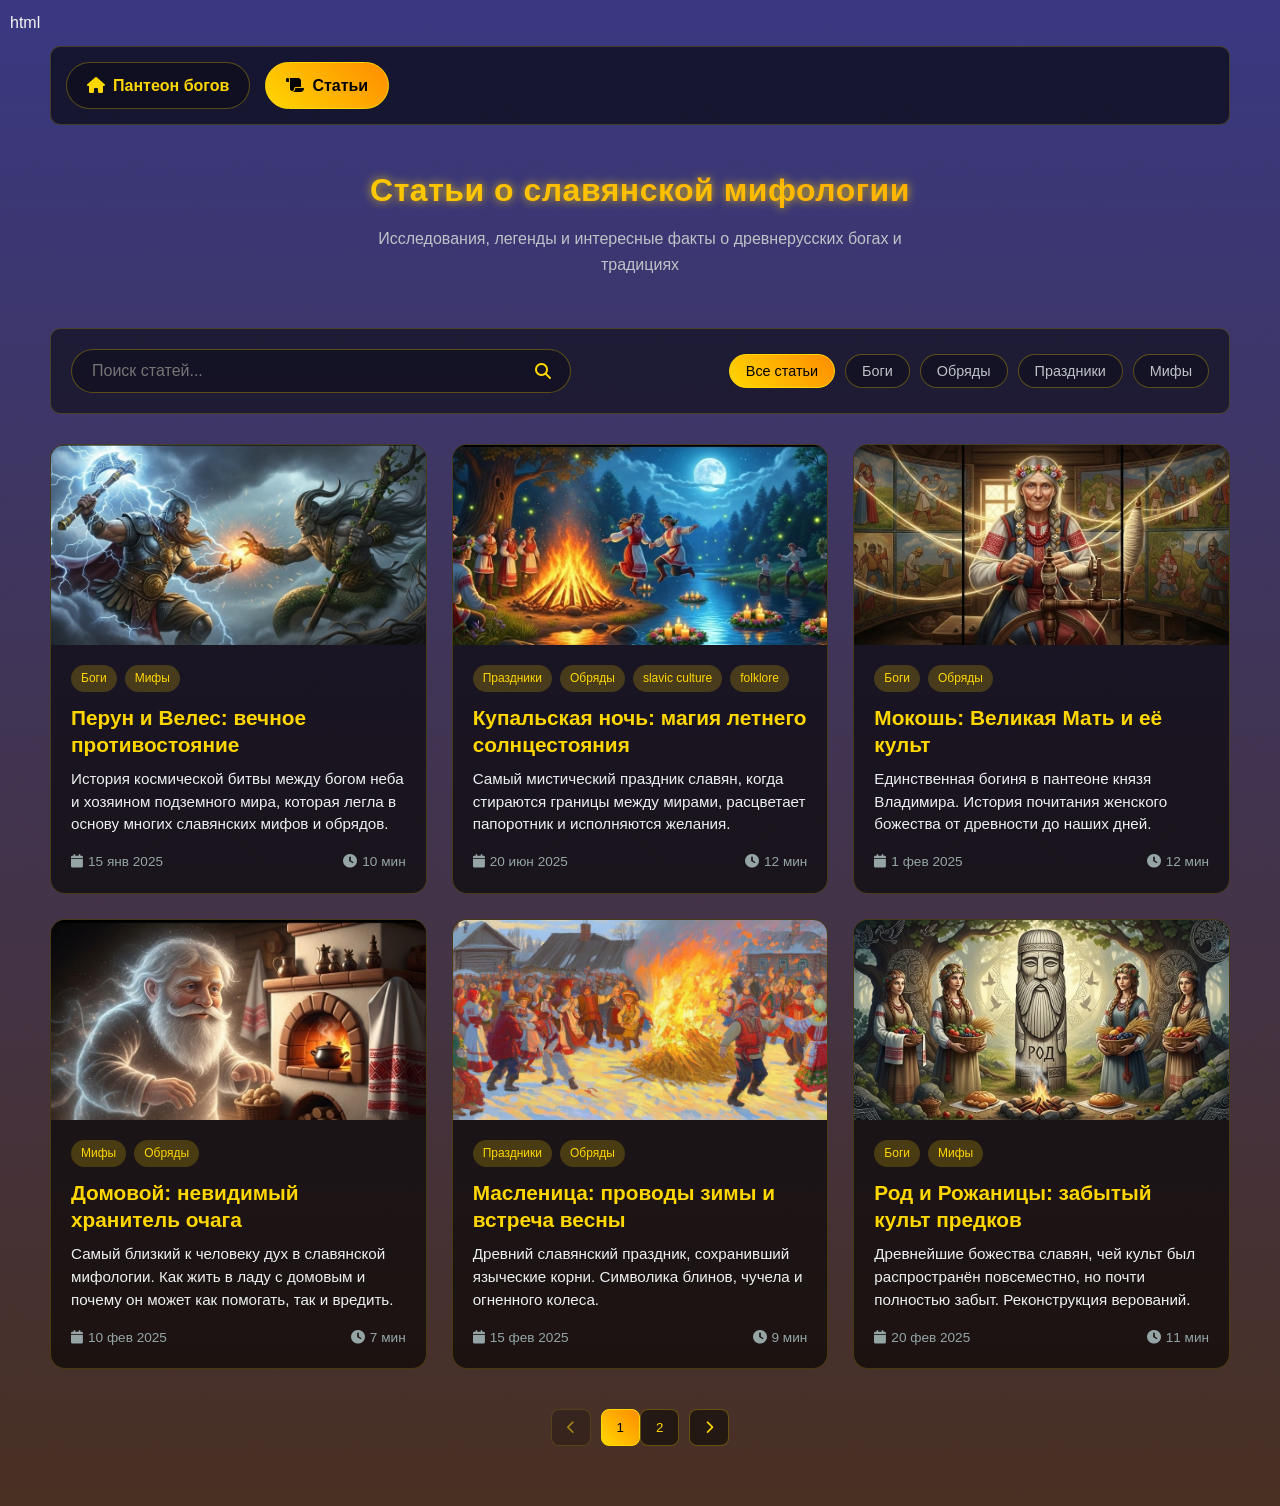
==== commit 0ec0814c: "Add files via upload" ====
--- a/articles.html
+++ b/articles.html
@@ -1,5 +1,4 @@
-
-```html
+html
 <!DOCTYPE html>
 <html lang="ru">
 <head>
@@ -501,7 +500,7 @@
                 title: "Перун и Велес: вечное противостояние",
                 excerpt: "История космической битвы между богом неба и хозяином подземного мира, которая легла в основу многих славянских мифов и обрядов.",
                 tags: ["gods", "myths"],
-                date: "2024-01-15",
+                date: "2025-01-15",
                 readTime: "10 мин",
                 image: "images/articles/perun-veles.jpg",
                 content: `
@@ -542,7 +541,7 @@
                 title: "Купальская ночь: магия летнего солнцестояния",
                 excerpt: "Самый мистический праздник славян, когда стираются границы между мирами, расцветает папоротник и исполняются желания.",
                 tags: ["holidays", "rituals", "slavic culture", "folklore"],
-                date: "2024-06-20",
+                date: "2025-06-20",
                 readTime: "12 мин",
                 image: "images/articles/kupala.jpg",
                 content: `
@@ -597,7 +596,7 @@
                 title: "Мокошь: Великая Мать и её культ",
                 excerpt: "Единственная богиня в пантеоне князя Владимира. История почитания женского божества от древности до наших дней.",
                 tags: ["gods", "rituals"],
-                date: "2024-02-01",
+                date: "2025-02-01",
                 readTime: "12 мин",
                 image: "images/articles/mokosh.jpg",
                 content: `
@@ -672,7 +671,7 @@
                 title: "Домовой: невидимый хранитель очага",
                 excerpt: "Самый близкий к человеку дух в славянской мифологии. Как жить в ладу с домовым и почему он может как помогать, так и вредить.",
                 tags: ["myths", "rituals"],
-                date: "2024-02-10",
+                date: "2025-02-10",
                 readTime: "7 мин",
                 image: "images/articles/domovoy.jpg",
                 content: `
@@ -766,7 +765,7 @@
                 title: "Масленица: проводы зимы и встреча весны",
                 excerpt: "Древний славянский праздник, сохранивший языческие корни. Символика блинов, чучела и огненного колеса.",
                 tags: ["holidays", "rituals"],
-                date: "2024-02-15",
+                date: "2025-02-15",
                 readTime: "9 мин",
                 image: "images/articles/maslenitsa.jpg",
                 content: `
@@ -878,7 +877,7 @@
                 title: "Род и Рожаницы: забытый культ предков",
                 excerpt: "Древнейшие божества славян, чей культ был распространён повсеместно, но почти полностью забыт. Реконструкция верований.",
                 tags: ["gods", "myths"],
-                date: "2024-02-20",
+                date: "2025-02-20",
                 readTime: "11 мин",
                 image: "images/articles/rod-rozhanitsy.jpg",
                 content: `
@@ -982,7 +981,7 @@
                 title: "Стрибог: Владыка ветров и покровитель путешественников",
                 excerpt: "Забытый бог ветров, чьё имя носит одна из крупнейших рек России. История покровителя путешественников и повелителя стихий.",
                 tags: ["gods", "myths"],
-                date: "2024-02-25",
+                date: "2025-02-25",
                 readTime: "9 мин",
                 image: "images/articles/stribog.jpg",
                 content: `
@@ -1193,7 +1192,7 @@
                 title: "Хорс: Бог солнца и покровитель правды",
                 excerpt: "Сын Дажьбога, бог солнца и справедливости. История одного из самых загадочных божеств славянского пантеона.",
                 tags: ["gods", "myths"],
-                date: "2024-03-05",
+                date: "2025-03-05",
                 readTime: "8 мин",
                 image: "images/articles/hors.jpg",
                 content: `
@@ -1296,7 +1295,7 @@
                 title: "Ярило: Бог весны, любви и плодородия",
                 excerpt: "Весенний бог, олицетворяющий пробуждение природы и силу любви. История одного из самых почитаемых божеств славян.",
                 tags: ["gods", "myths", "holidays"],
-                date: "2024-03-10",
+                date: "2025-03-10",
                 readTime: "11 мин",
                 image: "images/articles/yarilo.jpg",
                 content: `
@@ -1401,7 +1400,7 @@
                 title: "Доля и Недоля: Богини судьбы и покровительницы жизненного пути",
                 excerpt: "Богини, вершащие судьбы людей. История двух сестер, олицетворяющих благополучие и несчастье.",
                 tags: ["gods", "myths"],
-                date: "2024-03-15",
+                date: "2025-03-15",
                 readTime: "9 мин",
                 image: "images/articles/dolya-nedolya.jpg",
                 content: `
@@ -1506,7 +1505,7 @@
     "title": "Мифы о Дажьбоге: Четыре сказания о Солнечном боге",
     "excerpt": "Четыре древних сказания о Дажьбоге: его рождение, битва с зимой, дарование законов и урок о щедрости для своих внуков.",
     "tags": ["gods", "myths", "legends"],
-    "date": "2024-03-02",
+    "date": "2025-03-02",
     "readTime": "15 мин",
     "image": "images/articles/dazhbog_myths.jpg",
     "content": `
@@ -1764,4 +1763,3 @@
     </script>
 </body>
 </html>
-```
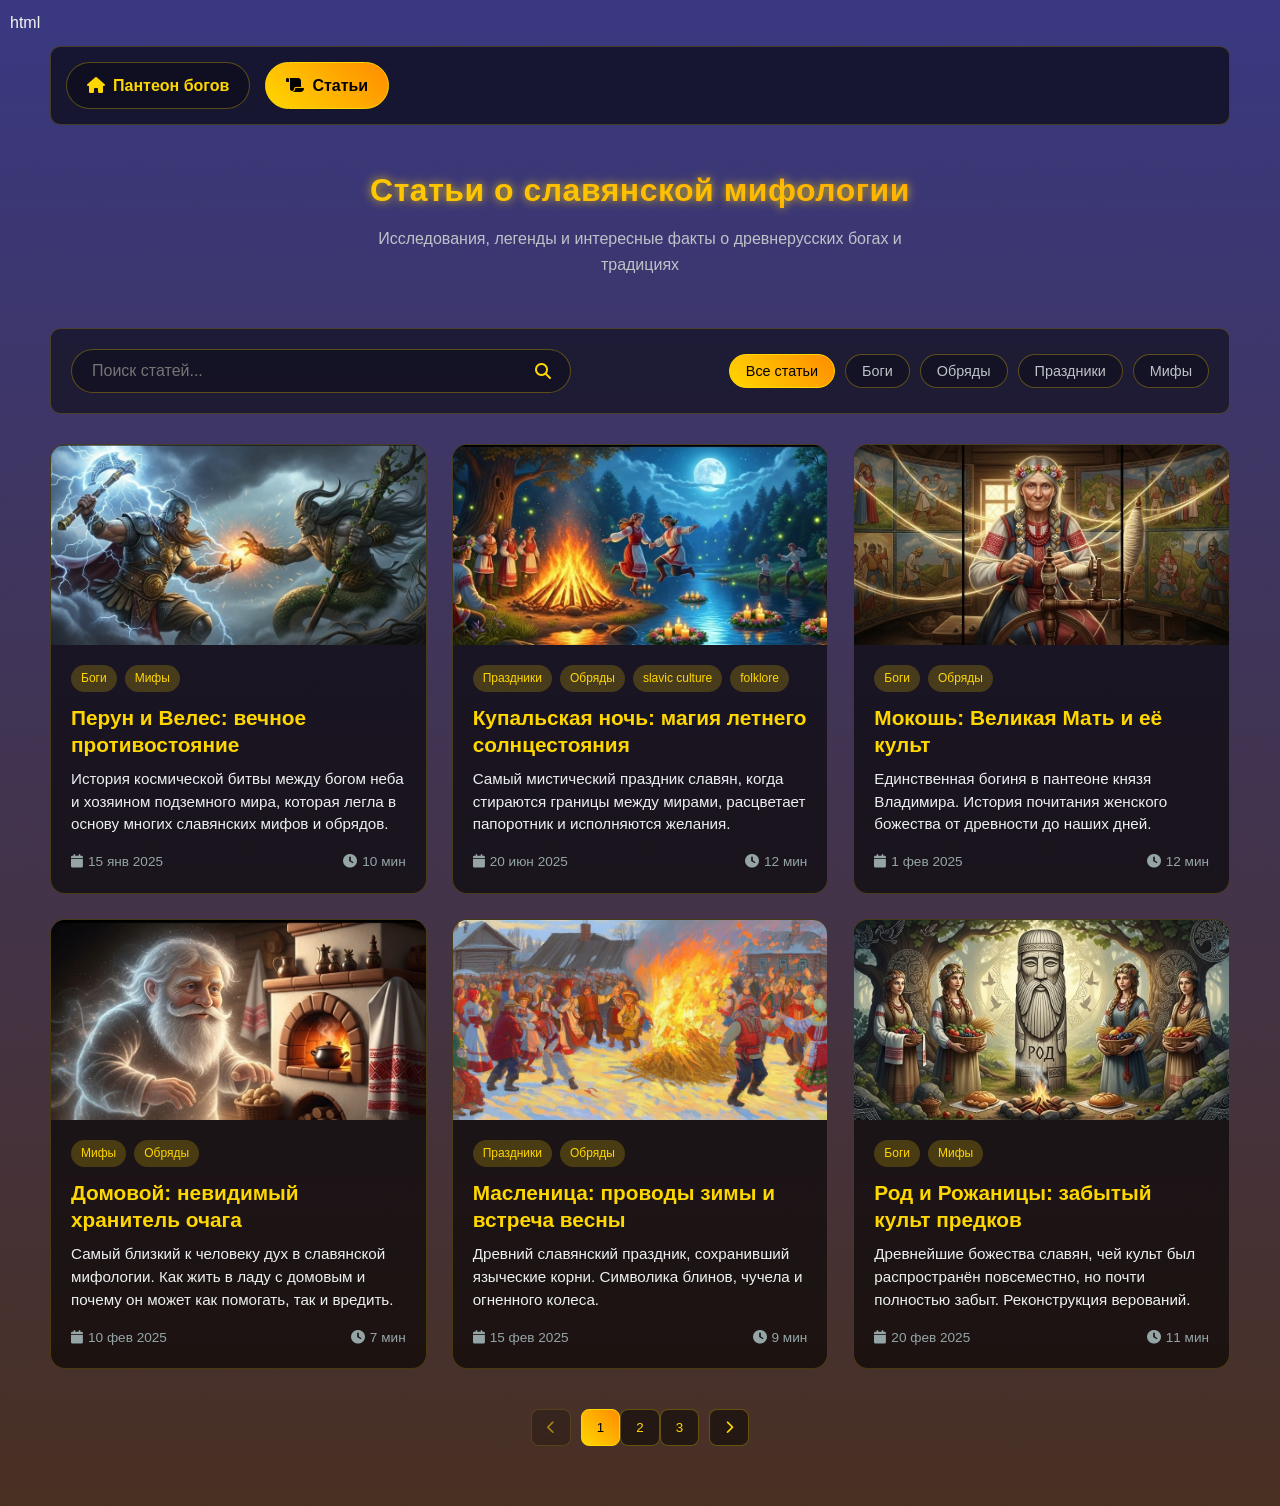
==== commit 8993f1bc: "articles.html" ====
--- a/articles.html
+++ b/articles.html
@@ -1554,6 +1554,80 @@
         <blockquote>
             Вот она, правда четвёртая и главная: Щедрость – это состояние души. Даждьбог даёт блага, чтобы ими делиться, умножая радость в мире. Кто делится – тому и прибавляется. Кто жадничает – тот и имеющееся теряет.
         </blockquote>
+    `
+},
+            {
+    id: 13,
+    title: "Велес и золотое руно мудрости",
+    excerpt: "Древнее сказание о том, как молодой пастух прошел три испытания Велеса, чтобы получить золотое руно мудрости и спасти свой народ от засухи.",
+    tags: ["gods", "myths", "legends"],
+    date: "2025-03-20",
+    readTime: "12 мин",
+    image: "images/articles/veles-golden-fleece.jpg",
+    content: `
+        <h2>Сказание о трех испытаниях</h2>
+        <p>В те времена, когда земля была молода, а небо касалось вершин древних дубов, жил меж мирами великий Велес - страж перекрестков, пастырь душ, хранитель тайного знания. Рога его были подобны ветвям мирового древа, борода струилась как водопад седой мудрости, а в очах горел огонь вечности.</p>
+        
+        <p>Случилось так, что пришел к нему молодой пастух по имени Ярило. Беден был юноша, но сердце имел чистое, как утренняя роса. Пас он стадо на границе яви и нави, где травы растут выше пояса, а туманы хранят древние тайны.</p>
+        
+        <p>"О великий Велес," - воззвал пастух, - "научи меня мудрости, дабы мог я помочь своему народу. Засуха пришла на наши земли, скот гибнет, люди страдают. Говорят старцы, что только тот, кто познает тайну золотого руна мудрости, сможет вернуть благоденствие на землю."</p>
+        
+        <p>Усмехнулся Велес в свою седую бороду и молвил голосом, подобным шелесту листвы: "Знаешь ли ты, юноша, что просишь? Путь к золотому руну лежит через три испытания, и многие искатели не вернулись назад. Руно то хранится в моих подземных чертогах, где реки текут вспять, а время идет по кругу."</p>
+        
+        <p>Но не устрашился Ярило. Поклонился он низко и сказал: "Готов я пройти любые испытания ради спасения моего народа."</p>
+        
+        <h3>Врата медные: испытание волка</h3>
+        <p>Тогда Велес ударил посохом о землю, и разверзлась она, открывая путь в подземное царство. Спустился пастух по каменным ступеням, что вели в глубину. Первое испытание ждало его у врат медных - стоял там волк огромный, с глазами как угли горящие.</p>
+        
+        <p>"Стой!" - прорычал волк. - "Ответь мне: что сильнее меча и крепче камня, что быстрее ветра и ярче солнца?"</p>
+        
+        <p>Подумал Ярило и ответил: "Слово правды сильнее меча, ибо может сразить без удара. Верность крепче камня, ибо не разрушится веками. Мысль быстрее ветра, ибо в миг достигает края земли. А любовь ярче солнца, ибо светит даже во тьме."</p>
+        
+        <p>Склонил голову волк и пропустил юношу дальше.</p>
+        
+        <h3>Врата серебряные: загадка вещей птицы</h3>
+        <p>У врат серебряных ждало второе испытание - стояла там вещая птица с перьями из лунного света.</p>
+        
+        <p>"Разгадай загадку мою," - пропела птица голосом, подобным звону струн. - "Что это: утром о четырех, днем о двух, а вечером о трех?"</p>
+        
+        <p>"Это человек," - ответил Ярило без промедления. - "В детстве ползает на четвереньках, в зрелости ходит на двух ногах, а в старости опирается на посох."</p>
+        
+        <p>Взмахнула птица крыльями и указала путь дальше.</p>
+        
+        <h3>Врата золотые: вопрос самого Велеса</h3>
+        <p>У врат золотых ждало третье испытание - сам Велес в образе древнего старца сидел там, прядя нити судеб.</p>
+        
+        <p>"Последний вопрос тебе, юноша," - сказал он. - "Что дороже золота и драгоценных камней, что нельзя купить и нельзя украсть, что можно только подарить, но нельзя взять силой?"</p>
+        
+        <p>Задумался Ярило надолго. Вспомнил он свою деревню, страдающих людей, умирающий скот. И понял он ответ: "Это доверие, великий Велес. Доверие народа, доверие богов, доверие самого себя."</p>
+        
+        <blockquote>
+            "Велес дает мудрость не тому, кто ищет богатства, а тому, кто ищет знания для помощи другим."
+            <cite>— Народная мудрость</cite>
+        </blockquote>
+        
+        <h2>Тайна золотого руна</h2>
+        <p>Улыбнулся тогда Велес и принял свой истинный облик. "Достоин ты золотого руна, - сказал он. - Но знай: само руно не имеет силы. Сила в том, кто его несет. Ты прошел испытания не хитростью и не силой, но мудростью и добрым сердцем. Возьми же дар мой."</p>
+        
+        <p>Протянул Велес руку, и появилось в ней руно, сияющее как солнце. Но едва коснулся его Ярило, как понял он великую тайну - руно было соткано из знаний о природе, о временах года, о повадках зверей и свойствах растений.</p>
+        
+        <h2>Возвращение и истинная мудрость</h2>
+        <p>Вернулся пастух в свою деревню, но не стал хвалиться волшебным руном. Вместо этого научил он людей рыть колодцы там, где вода близка к поверхности, показал, какие травы помогут скоту пережить засуху, какие корни съедобны для человека. Научил он их читать знаки природы и жить в ладу с землей.</p>
+        
+        <p>И отступила засуха, зазеленели поля, ожили стада. А Велес с высоты своего чертога улыбался, глядя на мудрого пастуха, что понял главную тайну - истинное золотое руно мудрости живет в сердце каждого, кто готов учиться и делиться знанием с другими.</p>
+        
+        <p>С тех пор в народе говорят: "Велес дает мудрость не тому, кто ищет богатства, а тому, кто ищет знания для помощи другим." И каждый пастух, выводя стадо на рассвете, кланяется в сторону леса, где, по преданию, бродит великий бог, храня границу между мирами и даруя мудрость достойным.</p>
+        
+        <h3>Уроки сказания</h3>
+        <p>Это древнее сказание учит нас нескольким важным истинам:</p>
+        <ul>
+            <li><strong>Мудрость важнее силы</strong> - Ярило прошел испытания не физической мощью, а умом и сердцем</li>
+            <li><strong>Знание должно служить людям</strong> - истинная ценность мудрости в том, чтобы помогать другим</li>
+            <li><strong>Доверие - высшая ценность</strong> - его нельзя купить или отнять, только заслужить</li>
+            <li><strong>Велес испытывает, но и учит</strong> - каждое испытание было уроком</li>
+        </ul>
+        
+        <p>Так через века доходит до нас мудрость предков, напоминая, что настоящее богатство - не в золоте, а в знаниях и умении применить их во благо.</p>
     `
 }
         ];
@@ -1763,3 +1837,4 @@
     </script>
 </body>
 </html>
+
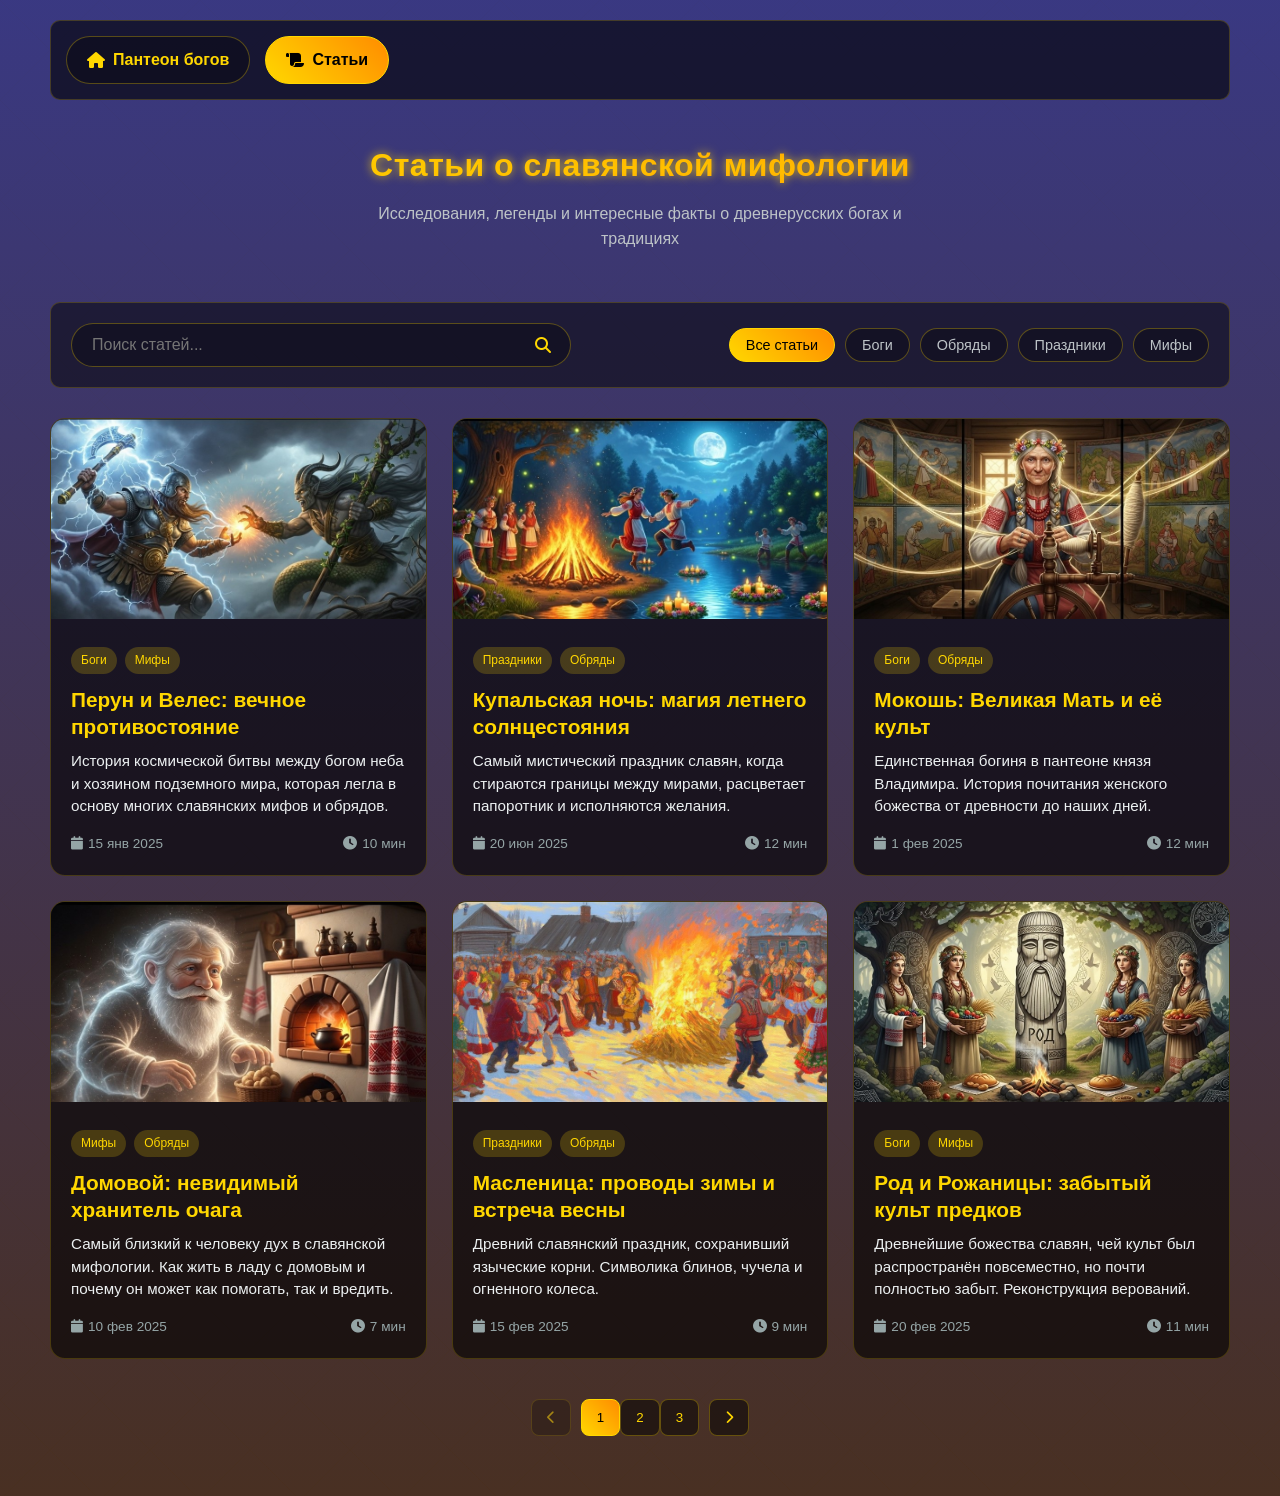
==== commit ed8b924c: "Add files via upload" ====
--- a/articles.html
+++ b/articles.html
@@ -1,4 +1,3 @@
-html
 <!DOCTYPE html>
 <html lang="ru">
 <head>
@@ -492,1146 +491,11 @@
         </div>
     </div>
 
+    <!-- 1. Сначала подключаем файл с данными -->
+    <script src="articles_text.js"></script>
+    
+    <!-- 2. Затем подключаем скрипт, который будет эти данные использовать -->
     <script>
-        // База данных статей
-        const articlesData = [
-            {
-                id: 1,
-                title: "Перун и Велес: вечное противостояние",
-                excerpt: "История космической битвы между богом неба и хозяином подземного мира, которая легла в основу многих славянских мифов и обрядов.",
-                tags: ["gods", "myths"],
-                date: "2025-01-15",
-                readTime: "10 мин",
-                image: "images/articles/perun-veles.jpg",
-                content: `
-                    <h2>Космическая битва: основа мироздания</h2>
-                    <p>В фундаменте славянского миропонимания лежит дуализм — представление о мире как о единстве и борьбе двух противоположных начал. Наиболее ярко и масштабно этот дуализм воплотился в эпическом противостоянии двух ключевых фигур пантеона: громовержца Перуна и хтонического Велеса. Это не просто история о вражде двух могущественных существ, а глубокий космогонический миф, объясняющий само устройство Вселенной, смену времен года, циклы жизни и смерти, установление социального порядка и моральных законов. Их вечный конфликт — это двигатель мировой динамики, источник обновления и одновременно гарантия стабильности миропорядка.</p>
-
-                    <h3>Перун — громовержец и державный воитель</h3>
-                    <p>Перун, верховный бог княжеской дружины, повелитель грома и молний, олицетворяет собой мужское, активное, небесное начало. Его стихия — ярость летней грозы, очищающая землю от скверны, и беспощадный блеск стали в бою. Он восседает на вершине Мирового Древа, в Прави — мире богов и закона. Перун — это космический суверенитет, военная мощь, клятва и договор, которые скрепляются его священным именем. Его оружие — палица, топор или стрелы-молнии — это не только инструмент разрушения, но и акт созидания: рассекая темные тучи, он ниспосылает живительный дождь, оплодотворяя землю. Он — страж миропорядка, защитник Яви (мира живых) от сил хаоса и нави (мира мертвых), которые стремится нарушить его вечный оппонент.</p>
-
-                    <blockquote>
-                        "И ударил Перун золотой стрелой-молнией, и расступилась земля, и скрылся Велес в подземных чертогах своих..."
-                        <cite>— Из древнерусских преданий</cite>
-                    </blockquote>
-
-                    <h3>Велес — владыка таинственных сил</h3>
-                    <p>Велес, «скотий бог», волхв и чародей, представляет собой принципиально иную, но не менее vitalную силу. Он связан с землей, водой (особенно подземными источниками и болотами), миром мертвых (Навью) и подземными богатствами. Если Перун — бог-воин, то Велес — бог-маг, хранитель древней, доолимпийской мудрости, знаний, искусств и ремесел. Он покровительствует не только домашнему скоту, но и вообще всякому богатству, удаче, изобилию. Его часто представляют в облике могучего медведя или змея, что подчеркивает его связь с дикой, неукрощенной природой, с теми силами, что находятся за гранью человеческого контроля и понимания. Велес — проводник душ в загробный мир и хранитель предков, что делает его фигурой амбивалентной: он и даритель благ, и повелитель темных, хтонических глубин.</p>
-
-                    <h2>Миф о похищении: ядро противостояния</h2>
-                    <p>Центральный сюжет вражды богов — похищение Велесом небесных стад или супруги Перуна (в различных вариациях мифа). Этот акт является не простым воровством, а вызовом установленному порядку, святотатственным вторжением хаоса в космос. В ответ разгневанный Перун пускается в погоню. Их битва сотрясает мироздание: грохот грома — это звук их схватки, молнии — удары палицы Перуна, а ураганы и смерчи — следствие бегства Велеса, принимающего различные обличья. В конечном счете, громовержец одерживает победу, повергает противника и освобождает похищенное. Однако поражение Велеса не является окончательным и тотальным. Он не уничтожается, а изгоняется в низший мир, под землю или на край света, откуда продолжает свое влияние.</p>
-
-                    <h3>Цикличность и вечное возвращение</h3>
-                    <p>Важнейшая черта этого мифа — его цикличность. Каждый год история повторяется. Летом, в период гроз, сила Перуна достигает апогея, и он утверждает свою власть. Но с наступлением осени и увяданием природы мощь громовержца ослабевает. Зимой, когда земля замерзает и покрывается снегом, а небо молчит, безраздельно властвует Велес. Его время — это время подполья, тайны, сна и смерти. А с первыми весенними грозами, знаменующими возвращение Перуна, цикл начинается заново. Таким образом, их борьба — это метафора вечного круговорота природы, где смерть necessary для последующего возрождения, а хаос является неотъемлемой частью общего порядка вещей.</p>
-
-                    <h2>Отголоски в фольклоре и обрядности</h2>
-                    <p>Архетипический сюжет противостояния небесного героя и хтонического противника пронизывает весь пласт славянского фольклора и обрядов:</p>
-                    <ul>
-                        <li><strong>Былины и сказки:</strong> Борьба богатыря (Ильи Муромца, Добрыни Никитича) со Змеем Горынычем — это прямое отражение мифа. Похищение Змеем царь-девиц или скота и последующее освобождение их героем почти дословно повторяет сюжет о Перуне и Велесе.</li>
-                        <li><strong>Календарные обряды:</strong> Весенние ритуалы (на Масленицу или на Юрьев день), связанные с проводами зимы и «прогоном» смерти/болезни, символизировали победу сил света и тепла (Перуна) над силами тьмы и холода (Велеса). Осенние праздники урожая, напротив, были временем почитания Велеса как дарителя земных благ, когда ему приносились дары за обеспеченное благополучие.</li>
-                        <li><strong>Социальное измерение:</strong> Это противостояние имело и социальный аспект. Перун считался богом княжеской власти, дружины, формального закона. Велес же был ближе к земледельцам, скотоводам, волхвам — ко всему, что связано с народной, «низовой» культурой и магией. Их конфликт можно рассматривать и как метафору напряжения между центром (княжеская власть) и периферией (народная традиция).</li>
-                    </ul>
-
-                    <h2>Единство в противоборстве</h2>
-                    <p>Несмотря на антагонизм, Перун и Велес не мыслились как абсолютное добро и абсолютное зло. Они — две стороны одной медали, взаимодополняющие и взаимообусловленные силы. Без разрушительной, но и оплодотворяющей силы грозы Перуна невозможен был бы рост. Без подземной, «смертной» силы Велеса, хранящей семена и души предков, невозможны были бы возрождение и новое рождение. Их вечная борьба — это не война на уничтожение, а сложный, динамичный танец, в котором рождается и поддерживается сама жизнь. В этом глубочайшем дуализме — ключ к пониманию славянского языческого мировоззрения, видевшего гармонию не в статичном покое, а в вечном, бьющем через край напряжении между космосом и хаосом.</p>
-                `
-            },
-            {
-                id: 2,
-                title: "Купальская ночь: магия летнего солнцестояния",
-                excerpt: "Самый мистический праздник славян, когда стираются границы между мирами, расцветает папоротник и исполняются желания.",
-                tags: ["holidays", "rituals", "slavic culture", "folklore"],
-                date: "2025-06-20",
-                readTime: "12 мин",
-                image: "images/articles/kupala.jpg",
-                content: `
-                    <h2>Ночь, когда миры соприкасаются</h2>
-                    <p>В бесконечном круговороте времен года есть особая точка — момент наивысшего торжества света, летнее солнцестояние. Для древних славян это было не просто астрономическое явление, а сакральный рубеж, наполненный глубочайшим смыслом. Ночь на Ивана Купалу (или Иван-Купала) — это апогей солнечной силы, миг магического равновесия, когда привычный порядок вещей отступает, уступая место чуду. Это время, когда тонкая завеса между миром Яви, Нави и Прави истончается настолько, что становится проницаемой, позволяя смертным заглянуть в тайны мироздания, а потусторонним силам — явить себя людям. В эту самую короткую ночь года сконцентрирована такая мощь, что она способна изменить судьбы, исцелить болезни и открыть взору скрытое.</p>
-
-                    <h3>Истоки праздника: между солнцем и огнем</h3>
-                    <p>Корни Купальской ночи уходят в глубь тысячелетий, в дохристианскую эпоху, когда жизнь человека была неразрывно связана с циклами природы. Праздник был посвящен двум могущественным стихиям — солнцу (персонифицированному в образе Даждьбога или Ярилы) и очищающему огню. Само имя «Купала», вероятнее всего, происходит от индоевропейского корня «kup», означающего «кипеть», «гневно пылать», «страстно желать», что идеально отражает суть праздника — кипение жизненных сил, пыл страстей и яркое пламя костров. С приходом христианства на Русь древний языческий праздник был искусно наложен на день Рождества Иоанна Крестителя (24 июня по старому стилю, 7 июля — по новому), что привело к слиянию образов: народное сознание соединило имя Крестителя (купателя) с древним божеством Купалой, а обряд крещения в воде — с купальскими омовениями. Так возникло имя Иван Купала, сохранившее в себе память двух традиций.</p>
-
-                    <h2>Священный огонь: пламя, опаляющее нечисть</h2>
-                    <p>Огонь был абсолютным центром, душой купальского торжества. Его добывали древнейшим, «живым» способом — трением дерева о дерево, чаще всего дуба о березу. Этот ритуал символизировал божественное соитие, порождающее новую жизнь и чистую энергию. Разжигали костры непременно на возвышенностях, у рек или озер, и гореть они должны были до самого утра.</p>
-                    <p>Прыжки через купальский костер были главным очистительным обрядом. Перепрыгнуть через высокое пламя значило сжечь все хвори, сглаз, порчу и грехи, накопленные за год. Это был акт символической смерти для всего дурного и возрождения — очищенным. Прыгали все — от мала до велика. Особое значение придавалось парам: юноша и девушка, взявшись за руки, должны были прыгнуть вместе. Считалось, что если их руки не разомкнутся в прыжке и они сумеют преодолеть преграду из огня вместе — их союз будет крепким и счастливым. Дымом от купальских костров окуривали домашний скот, чтобы уберечь его от мора, а старики прогоняли через огонь даже домашнюю утварь, веря в его силу отгонять любую нечисть.</p>
-
-                    <blockquote>
-                        "Огонь Купалы — свеча Богу, дым — бесам слеза. Кто через пламя перейдет, тот смоет с души греха грязь".
-                        <cite>— Старинное поверье</cite>
-                    </blockquote>
-
-                    <h2>Обряды и традиции: нить, связующая поколения</h2>
-                    <p>Вся Купальская ночь была сплетена из десятков больших и малых ритуалов, каждый из которых имел глубокое символическое значение.</p>
-
-                    <h3>Венки и гадания: девичьи тайны</h3>
-                    <p>Девушки на закате солнца плели венки из полевых трав и цветов: ромашки, иван-да-марьи, лопуха, богородицкой травы, папоротника. В центр венка вплетали зажженную свечу или лучинку и отпускали его на воду. По поведению венка судили о судьбе: если поплывет уверенно — год будет счастливым, если завертится на месте — судьба пока не определилась, если потонет — жди беды или разлуки с милым. Если же венок прибьет к берегу — замужества в этом году не видать. Самый счастливый знак — если венок подхватит и уплывет с ним парень, желанный для девушки.</p>
-
-                    <h3>Поиск цветка папоротника: путь сквозь страх</h3>
-                    <p>Самый известный и опасный купальский обряд. Согласно поверьям, лишь на мгновение, ровно в полночь, в самой глухой части леса расцветал огненно-красный цветок папоротника, освещая все вокруг магическим светом. Тот, кто сумеет найти и сорвать его, не поддавшись страху и не испугавшись проделок нечистой силы, обретал вещие способности: начинал понимать язык зверей и птиц, видеть сквозь землю зарытые клады, становиться невидимым и управлять природными стихиями. Но путь к цветку охраняла лесная нечисть — лешие, мавки, русалки, которые всеми силами пытались сбить искателя с пути, наслать на него морок или напугать до смерти.</p>
-
-                    <h3>Обливание водой: ритуал очищения и плодородия</h3>
-                    <p>Вода в Купальскую ночь, как и огонь, обретала особые свойства: становилась «живой», целебной, способной смывать болезни и дарить красоту и силу. Обязательным ритуалом было массовое купание на рассвете: считалось, что вода в это время получает благословение самого солнца. До восхода же всех встречных старались облить водой, что было не просто шалостью, а магическим действием, призванным обеспечить плодородие человека и, как следствие, земли. Особенно старались облить девушек, так как это сулило им здоровое потомство.</p>
-
-                    <h2>Травы и зелья: аптека матушки-природы</h2>
-                    <p>Купальская ночь — единственное время в году, когда самые обычные растения наполняются невероятной магической и целебной силой. Их сбор был делом ответственным, к нему готовились заранее, зная особые заговоры и правила. Травы рвали с поклонами земле, благодарностью и чистыми помыслами.</p>
-                    <ul>
-                        <li><strong>Полынь</strong> — главный оберег против всей нечистой силы. Ее носили за поясом, вплетали в венки, развешивали по дому. Считалось, что горький запах полыни отпугивает русалок и водяных.</li>
-                        <li><strong>Зверобой (Иванова кровь)</strong> — трава, наделенная такой силой, что могла противостоять любой порче и изгонять злых духов. Его использовали для окуривания дома и лечения множества болезней.</li>
-                        <li><strong>Иван-да-марья</strong> — цветок, символизирующий союз огня (желтый цвет) и воды (синий цвет). Его держали в доме для гармонии и защиты от ссор, а также как оберег от воров.</li>
-                        <li><strong>Чертополох</strong> — использовался для изгнания чертей и другой нечисти. Его размещали у входа в жилище.</li>
-                        <li><strong>Девясил</strong> — корень, дающий парню «девять сил» для победы в кулачных боях и трудовых свершениях.</li>
-                        <li><strong>Разрыв-трава</strong> — мифическое растение, дарующее силу размыкать любые замки и разрушать железо. Найти ее было еще сложнее, чем цветок папоротника.</li>
-                    </ul>
-
-                    <h3>Мистические опасности: обитатели тонкого мира</h3>
-                    <p>Раскрывшиеся границы миров делали человека уязвимым. В эту ночь просыпалась и выходила на волю вся нечисть: от сравнительно безобидных домовых до опасных водяных и болотников, готовых утянуть на дно. Особенно активизировались русалки (мавки, водяницы) — души утопленниц или некрещеных младенцев. Они могли защекотать до смерти одинокого путника, сбить с пути или испортить рыбацкие сети. Лешие заводили в самую чащобу, а кикиморы могли наслать на дом панику. Чтобы защититься, люди носили с собой обереги из полыни, чеснока, крапивы и освященные в церкви предметы.</p>
-
-                    <h2>Современное празднование: возрождение духа</h2>
-                    <p>Сегодня Иван Купала переживает второе рождение. Это уже не столько религиозный или строго мистический обряд, сколько яркое, красочное культурное явление, способ ощутить связь с историей и природой. По всей стране, от Беларуси и Украины до самых отдаленных уголков России, устраиваются масштабные фестивали, реконструкции старинных обрядов, народные гулянья. Люди по-прежнему водят хороводы вокруг костров, плетут венки, поют древние песни-коловоды.</p>
-                    <p>Этот праздник удивительным образом объединяет в себе языческую мощь, христианские традиции и современную жажду живого, настоящего общения. Он позволяет нам, жителям мегаполисов, на миг остановиться, почувствовать ритм природы, вспомнить о том, что мы — часть чего-то большего. Купальская ночь напоминает, что чудеса возможны, стоит только поверить в них, посмотреть на мир широко открытыми глазами и, быть может, отважиться шагнуть через очищающее пламя в новую, счастливую жизнь.</p>
-                `
-            },
-            {
-                id: 3,
-                title: "Мокошь: Великая Мать и её культ",
-                excerpt: "Единственная богиня в пантеоне князя Владимира. История почитания женского божества от древности до наших дней.",
-                tags: ["gods", "rituals"],
-                date: "2025-02-01",
-                readTime: "12 мин",
-                image: "images/articles/mokosh.jpg",
-                content: `
-                    <h2>Великая богиня славян</h2>
-                    <p>Мокошь занимает особое место в славянском пантеоне — она единственная богиня, упомянутая в летописном списке идолов князя Владимира 980 года. Это свидетельствует о её исключительной важности в религиозной жизни древних славян.</p>
-                    
-                    <h3>Имя и его значение</h3>
-                    <p>Этимология имени Мокошь до сих пор вызывает споры среди учёных. Наиболее вероятные версии связывают его с:</p>
-                    <ul>
-                        <li>Корнем "мок-" (мокрый, влажный) — связь с водой и плодородием</li>
-                        <li>Словом "кош" (жребий, судьба) — Мокошь как богиня судьбы</li>
-                        <li>Древним корнем "мок" (прясть) — покровительница женских ремёсел</li>
-                    </ul>
-                    
-                    <h2>Сферы влияния</h2>
-                    <p>Мокошь была многофункциональным божеством, покровительствующим:</p>
-                    
-                    <h3>Женским ремёслам</h3>
-                    <p>Прежде всего, Мокошь — покровительница прядения и ткачества. По поверьям, она могла помогать прилежным пряхам, но наказывала ленивых — путала пряжу, рвала нити.</p>
-                    
-                    <blockquote>
-                        "Мокошь пряжу прядёт, судьбы людские вяжет"
-                        <cite>— Народное поверье</cite>
-                    </blockquote>
-                    
-                    <h3>Судьбе и роду</h3>
-                    <p>Вместе с Долей и Недолей Мокошь вершила людские судьбы. Нить, которую она пряла, символизировала жизненный путь человека.</p>
-                    
-                    <h3>Плодородию и воде</h3>
-                    <p>Связь с влагой делала Мокошь ответственной за плодородие земли. Ей молились о дожде в засуху, о хорошем урожае льна для прядения.</p>
-                    
-                    <h2>Культ и обряды</h2>
-                    <p>Почитание Мокоши имело свои особенности:</p>
-                    <ul>
-                        <li><strong>Пятница</strong> — день Мокоши, когда запрещалось прясть</li>
-                        <li><strong>Обряд "кормления Мокоши"</strong> — оставление пряжи у колодца</li>
-                        <li><strong>Стрижка овец</strong> — первую шерсть посвящали богине</li>
-                        <li><strong>Вышивка оберегов</strong> — с символами Мокоши для защиты</li>
-                    </ul>
-                    
-                    <h2>Символика</h2>
-                    <p>Основные символы Мокоши:</p>
-                    <ul>
-                        <li>Веретено и прялка</li>
-                        <li>Ромб с точками (засеянное поле)</li>
-                        <li>Женская фигура с поднятыми руками</li>
-                        <li>Переплетённые нити</li>
-                    </ul>
-                    
-                    <h3>Христианская трансформация</h3>
-                    <p>После крещения Руси образ Мокоши не исчез, а трансформировался. Её функции перешли к:</p>
-                    <ul>
-                        <li><strong>Параскеве Пятнице</strong> — покровительнице женских работ</li>
-                        <li><strong>Богородице</strong> — в аспекте защитницы и заступницы</li>
-                        <li><strong>Святой Анастасии</strong> — "разрешительнице уз"</li>
-                    </ul>
-                    
-                    <h2>Наследие Мокоши</h2>
-                    <p>Следы культа Мокоши сохранились в:</p>
-                    <ul>
-                        <li>Запретах на работу в пятницу</li>
-                        <li>Обрядах первой пряжи</li>
-                        <li>Народной вышивке</li>
-                        <li>Поверьях о "пряхах судьбы"</li>
-                    </ul>
-                    
-                    <p>Мокошь остаётся одним из самых загадочных и важных божеств славянского пантеона, воплощением женского начала и творческой силы.</p>
-                `
-            },
-            {
-                id: 4,
-                title: "Домовой: невидимый хранитель очага",
-                excerpt: "Самый близкий к человеку дух в славянской мифологии. Как жить в ладу с домовым и почему он может как помогать, так и вредить.",
-                tags: ["myths", "rituals"],
-                date: "2025-02-10",
-                readTime: "7 мин",
-                image: "images/articles/domovoy.jpg",
-                content: `
-                    <h2>Дух-хранитель дома</h2>
-                    <p>Домовой — пожалуй, самый известный и почитаемый из всех духов в славянской традиции. В отличие от многих других мифологических существ, вера в домового сохранилась до наших дней, причём не только в деревнях, но и в городах.</p>
-                    
-                    <h3>Кто такой домовой?</h3>
-                    <p>Домовой — это дух-хранитель дома и семьи, живущей в нём. По поверьям, он:</p>
-                    <ul>
-                        <li>Следит за порядком в доме</li>
-                        <li>Охраняет имущество от воров и пожара</li>
-                        <li>Заботится о домашних животных</li>
-                        <li>Предупреждает о бедах и опасностях</li>
-                        <li>Может помогать в домашних делах</li>
-                    </ul>
-                    
-                    <h2>Облик и характер</h2>
-                    <p>Представления о внешности домового разнятся, но чаще всего его описывают как:</p>
-                    <ul>
-                        <li>Маленького старичка с бородой</li>
-                        <li>Покрытого шерстью существа</li>
-                        <li>Способного принимать облик хозяина дома</li>
-                        <li>Невидимого большую часть времени</li>
-                    </ul>
-                    
-                    <blockquote>
-                        "Домовой любит тепло и уют, чистоту и порядок, уважение и ласковое слово"
-                        <cite>— Народная мудрость</cite>
-                    </blockquote>
-                    
-                    <h3>Где живёт домовой?</h3>
-                    <p>Традиционные места обитания:</p>
-                    <ul>
-                        <li><strong>За печью</strong> — самое тёплое место в доме</li>
-                        <li><strong>В подполе</strong> — ближе к земле и предкам</li>
-                        <li><strong>На чердаке</strong> — откуда видно весь дом</li>
-                        <li><strong>В красном углу</strong> — священном месте дома</li>
-                    </ul>
-                    
-                    <h2>Как ладить с домовым</h2>
-                    <p>Чтобы домовой был добрым помощником, а не вредителем, следует:</p>
-                    
-                    <h3>Соблюдать правила</h3>
-                    <ul>
-                        <li>Поддерживать чистоту и порядок</li>
-                        <li>Не ругаться и не сквернословить</li>
-                        <li>Уважительно относиться к дому</li>
-                        <li>Не свистеть в помещении</li>
-                        <li>Закрывать на ночь посуду и еду</li>
-                    </ul>
-                    
-                    <h3>Задабривать домового</h3>
-                    <ul>
-                        <li>Оставлять угощение (хлеб, соль, кашу)</li>
-                        <li>Говорить с ним уважительно</li>
-                        <li>Поздравлять с праздниками</li>
-                        <li>Приглашать при переезде</li>
-                    </ul>
-                    
-                    <h2>Проказы домового</h2>
-                    <p>Недовольный домовой может:</p>
-                    <ul>
-                        <li>Прятать вещи</li>
-                        <li>Шуметь по ночам</li>
-                        <li>Наваливаться на спящих</li>
-                        <li>Путать волосы и пряжу</li>
-                        <li>Пугать домашних животных</li>
-                    </ul>
-                    
-                    <h3>Домовой и переезд</h3>
-                    <p>При переезде обязательно нужно позвать домового с собой:</p>
-                    <blockquote>
-                        "Хозяин-батюшка, пойдём с нами жить!"
-                    </blockquote>
-                    <p>Для этого брали уголёк из старой печи или горшок с углями и переносили в новый дом.</p>
-                    
-                    <h2>Современные поверья</h2>
-                    <p>В городских квартирах домовой, по поверьям:</p>
-                    <ul>
-                        <li>Живёт в ванной или кладовке</li>
-                        <li>Следит за бытовой техникой</li>
-                        <li>Охраняет от воров и аварий</li>
-                        <li>Предупреждает о поломках</li>
-                    </ul>
-                    
-                    <p>Вера в домового — это не просто суеверие, а способ одушевить дом, сделать его живым и родным, научиться ценить и беречь своё жилище.</p>
-                `
-            },
-            {
-                id: 5,
-                title: "Масленица: проводы зимы и встреча весны",
-                excerpt: "Древний славянский праздник, сохранивший языческие корни. Символика блинов, чучела и огненного колеса.",
-                tags: ["holidays", "rituals"],
-                date: "2025-02-15",
-                readTime: "9 мин",
-                image: "images/articles/maslenitsa.jpg",
-                content: `
-                    <h2>Солнечный праздник</h2>
-                    <p>Масленица — один из самых древних и любимых праздников, дошедших до наших дней. Этот праздник проводов зимы и встречи весны сохранил множество архаичных элементов, уходящих корнями в дохристианскую эпоху.</p>
-                    
-                    <h3>Языческие корни</h3>
-                    <p>Изначально праздник был связан с весенним равноденствием и почитанием солнечных богов — Ярилы и Даждьбога. Круглые блины символизировали солнце, а все обряды были направлены на пробуждение земли от зимнего сна.</p>
-                    
-                    <h2>Неделя гуляний</h2>
-                    <p>Каждый день Масленицы имел своё название и обряды:</p>
-                    
-                    <h3>Понедельник — Встреча</h3>
-                    <ul>
-                        <li>Изготовление чучела Масленицы</li>
-                        <li>Начало выпечки блинов</li>
-                        <li>Постройка снежных городков</li>
-                    </ul>
-                    
-                    <h3>Вторник — Заигрыши</h3>
-                    <ul>
-                        <li>Начало массовых гуляний</li>
-                        <li>Катания с горок</li>
-                        <li>Смотрины невест</li>
-                    </ul>
-                    
-                    <h3>Среда — Лакомка</h3>
-                    <ul>
-                        <li>Тёщины блины для зятьёв</li>
-                        <li>Семейные застолья</li>
-                        <li>Состязания в поедании блинов</li>
-                    </ul>
-                    
-                    <h3>Четверг — Разгул</h3>
-                    <ul>
-                        <li>Кулачные бои</li>
-                        <li>Взятие снежного городка</li>
-                        <li>Катание на лошадях</li>
-                        <li>Огненные колёса с горы</li>
-                    </ul>
-                    
-                    <h3>Пятница — Тёщины вечёрки</h3>
-                    <ul>
-                        <li>Зятья угощают тёщ блинами</li>
-                        <li>Семейные посиделки</li>
-                    </ul>
-                    
-                    <h3>Суббота — Золовкины посиделки</h3>
-                    <ul>
-                        <li>Невестки принимают родню мужа</li>
-                        <li>Дарение подарков</li>
-                    </ul>
-                    
-                    <h3>Воскресенье — Проводы</h3>
-                    <ul>
-                        <li>Сжигание чучела</li>
-                        <li>Прощёное воскресенье</li>
-                        <li>Очищение огнём и водой</li>
-                    </ul>
-                    
-                    <h2>Символика обрядов</h2>
-                    
-                    <h3>Блины — солнечный символ</h3>
-                    <p>Блины на Масленицу — это не просто угощение:</p>
-                    <ul>
-                        <li>Круглая форма — символ солнца</li>
-                        <li>Золотистый цвет — солнечный свет</li>
-                        <li>Тепло блинов — тепло весны</li>
-                        <li>Первый блин — поминальный, "за упокой"</li>
-                    </ul>
-                    
-                    <blockquote>
-                        "Как на масляной неделе в потолок блины летели"
-                        <cite>— Народная песня</cite>
-                    </blockquote>
-                    
-                    <h3>Чучело Масленицы</h3>
-                    <p>Соломенное чучело воплощало:</p>
-                    <ul>
-                        <li>Уходящую зиму</li>
-                        <li>Смерть старого года</li>
-                        <li>Плодородие (пепел рассеивали по полям)</li>
-                    </ul>
-                    
-                    <h2>Игры и забавы</h2>
-                    <p>Масленичные развлечения имели ритуальный характер:</p>
-                    <ul>
-                        <li><strong>Кулачные бои</strong> — борьба зимы с весной</li>
-                        <li><strong>Взятие городка</strong> — победа над зимой</li>
-                        <li><strong>Катание с гор</strong> — магия плодородия</li>
-                        <li><strong>Качели</strong> — приближение к небу и солнцу</li>
-                    </ul>
-                    
-                    <h2>Масленица сегодня</h2>
-                    <p>Современное празднование сохранило основные элементы:</p>
-                    <ul>
-                        <li>Массовые гулянья в парках</li>
-                        <li>Блинные ярмарки</li>
-                        <li>Театрализованные представления</li>
-                        <li>Сжигание чучела</li>
-                        <li>Народные игры и конкурсы</li>
-                    </ul>
-                    
-                    <p>Масленица остаётся одним из самых живых народных праздников, объединяющим людей всех возрастов в радостном прощании с зимой и встрече весны.</p>
-                `
-            },
-            {
-                id: 6,
-                title: "Род и Рожаницы: забытый культ предков",
-                excerpt: "Древнейшие божества славян, чей культ был распространён повсеместно, но почти полностью забыт. Реконструкция верований.",
-                tags: ["gods", "myths"],
-                date: "2025-02-20",
-                readTime: "11 мин",
-                image: "images/articles/rod-rozhanitsy.jpg",
-                content: `
-                    <h2>Верховное божество славян?</h2>
-                    <p>Род — одно из самых загадочных божеств славянского пантеона. Некоторые исследователи, особенно академик Б.А. Рыбаков, считали его верховным богом древних славян, предшествовавшим Перуну. Другие видят в нём персонификацию рода, семьи и предков.</p>
-                    
-                    <h3>Свидетельства источников</h3>
-                    <p>Упоминания Рода встречаются в:</p>
-                    <ul>
-                        <li>Поучениях против язычества XI-XIV веков</li>
-                        <li>"Слове об идолах" — Род ставится в один ряд с античными богами</li>
-                        <li>Комментариях к Евангелию — Род сравнивается с Осирисом</li>
-                        <li>Списках "отречённых" верований</li>
-                    </ul>
-                    
-                    <blockquote>
-                        "И веруют в Рода и в Рожаниц, и в Перуна, и во Хорса..."
-                        <cite>— "Слово некоего христолюбца"</cite>
-                    </blockquote>
-                    
-                    <h2>Функции Рода</h2>
-                    <p>Анализ источников позволяет выделить основные аспекты Рода:</p>
-                    
-                    <h3>Творец мира</h3>
-                    <p>В некоторых текстах Род выступает как демиург:</p>
-                    <ul>
-                        <li>Создатель вселенной и всего живого</li>
-                        <li>"Вдувающий" жизнь в людей</li>
-                        <li>Источник дождя и росы (влаги жизни)</li>
-                        <li>Определяющий судьбу при рождении</li>
-                    </ul>
-                    
-                    <h3>Покровитель рода</h3>
-                    <p>Более приземлённые функции связывают Рода с:</p>
-                    <ul>
-                        <li>Единством семьи и рода</li>
-                        <li>Плодородием и размножением</li>
-                        <li>Связью поколений</li>
-                        <li>Культом предков</li>
-                    </ul>
-                    
-                    <h2>Рожаницы — подательницы судьбы</h2>
-                    <p>Рожаницы всегда упоминаются вместе с Родом. Это женские божества, связанные с:</p>
-                    <ul>
-                        <li>Рождением детей</li>
-                        <li>Определением судьбы новорождённых</li>
-                        <li>Женским плодородием</li>
-                        <li>Покровительством роженицам</li>
-                    </ul>
-                    
-                    <h3>Две или три?</h3>
-                    <p>Количество Рожаниц в источниках варьируется:</p>
-                    <ul>
-                        <li><strong>Две Рожаницы</strong> — мать и дочь, старая и молодая</li>
-                        <li><strong>Три Рожаницы</strong> — подобно греческим мойрам или норнам</li>
-                        <li>Возможно, Лада и Леля как конкретные имена Рожаниц</li>
-                    </ul>
-                    
-                    <h2>Культ и обряды</h2>
-                    
-                    <h3>Трапезы Роду и Рожаницам</h3>
-                    <p>Главным обрядом были ритуальные трапезы:</p>
-                    <ul>
-                        <li>Проводились после сбора урожая</li>
-                        <li>Включали хлеб, мёд, творог, кашу</li>
-                        <li>Обязательны были питьё — мёд, пиво</li>
-                        <li>Часть еды оставляли божествам</li>
-                    </ul>
-                    
-                    <h3>Праздники</h3>
-                    <p>Основные празднования приходились на:</p>
-                    <ul>
-                        <li><strong>8 сентября</strong> — Рождество Богородицы (наложилось на праздник Рожаниц)</li>
-                        <li><strong>26 декабря</strong> — следующий день после Рождества (второй праздник Рода)</li>
-                        <li>Возможно, весенние праздники плодородия</li>
-                    </ul>
-                    
-                    <h2>Христианская борьба с культом</h2>
-                    <p>Церковь особенно активно боролась именно с культом Рода и Рожаниц:</p>
-                    <ul>
-                        <li>Многочисленные поучения и запреты</li>
-                        <li>Наложение христианских праздников</li>
-                        <li>Переосмысление образов (Род → Бог-отец, Рожаницы → Богородица)</li>
-                        <li>Но трапезы Рожаницам справляли ещё в XV веке!</li>
-                    </ul>
-                    
-                    <h2>Наследие культа</h2>
-                    <p>Следы почитания Рода и Рожаниц сохранились в:</p>
-                    <ul>
-                        <li>Языке: род, народ, природа, родина, урожай</li>
-                        <li>Обрядах: поминальные трапезы, родительские дни</li>
-                        <li>Фольклоре: сказки о судьбе, пряхах жизни</li>
-                        <li>Вышивке: символы рожаниц — женские фигуры</li>
-                    </ul>
-                    
-                    <p>Культ Рода и Рожаниц представляет древнейший пласт славянских верований, связанный с почитанием жизненной силы, продолжения рода и единства поколений.</p>
-                `
-            },
-            {
-                id: 7,
-                title: "Стрибог: Владыка ветров и покровитель путешественников",
-                excerpt: "Забытый бог ветров, чьё имя носит одна из крупнейших рек России. История покровителя путешественников и повелителя стихий.",
-                tags: ["gods", "myths"],
-                date: "2025-02-25",
-                readTime: "9 мин",
-                image: "images/articles/stribog.jpg",
-                content: `
-                    <h2>Бог ветров и путешествий</h2>
-                    <p>Стрибог — одно из древнейших и наиболее загадочных божеств славянского пантеона. Он упоминается в "Повести временных лет" как отец богинь-судьбин — Доли, Недоли и Лады. Его имя носит река Стрибог (ныне Дон), что свидетельствует о его особом почитании в древности.</p>
-                    
-                    <h3>Этимология и значение имени</h3>
-                    <p>Имя "Стрибог" происходит от древнерусского "стрибъ" — "ветер", "дуть". Таким образом, Стрибог буквально означает "ветреный бог" или "дующий бог". Это подтверждается и в других славянских языках: польское "strzemię" (подпруга), связанное с движением и полетом.</p>
-                    
-                    <h2>Функции и атрибуты</h2>
-                    <p>Стрибог был богом:</p>
-                    <ul>
-                        <li><strong>Ветров</strong> — он управлял всеми ветрами, от легкого ветерка до бурного урагана</li>
-                        <li><strong>Путешествий</strong> — покровитель путешественников, торговцев и воинов</li>
-                        <li><strong>Судьбы</strong> — отец богинь судьбы, он влиял на жизненный путь человека</li>
-                        <li><strong>Сообщений</strong> — ветры считались средством передачи посланий между мирами</li>
-                    </ul>
-                    
-                    <blockquote>
-                        "Стрибог ветры посылает, судьбы людям распределяет"
-                        <cite>— Древнее поверье</cite>
-                    </blockquote>
-                    
-                    <h3>Символика</h3>
-                    <p>Основные символы Стрибога:</p>
-                    <ul>
-                        <li><strong>Крылья</strong> — символ полета и скорости ветра</li>
-                        <li><strong>Птицы</strong> — вороны, соколы, как посланники</li>
-                        <li><strong>Парус</strong> — символ использования ветра для движения</li>
-                        <li><strong>Колесо</strong> — символ движения и перемещения</li>
-                    </ul>
-                    
-                    <h2>Культ и обряды</h2>
-                    <p>Почитание Стрибога имело свои особенности:</p>
-                    
-                    <h3>Ветровые обряды</h3>
-                    <p>Славяне проводили специальные обряды для умилостивления Стрибога:</p>
-                    <ul>
-                        <li><strong>При засухе</strong> — молились о дождевых ветрах</li>
-                        <li><strong>Перед путешествием</strong> — просили попутного ветра</li>
-                        <li><strong>Во время бури</strong> — умоляли утихомирить стихию</li>
-                        <li><strong>Весной</strong> — праздновали приход теплых ветров</li>
-                    </ul>
-                    
-                    <h3>Символические жертвы</h3>
-                    <p>Жертвоприношения Стрибогу включали:</p>
-                    <ul>
-                        <li>Птичьи перья — символы ветра и полета</li>
-                        <li>Парусину — символ использования ветра</li>
-                        <li>Мед и вино — для умилостивления бога</li>
-                        <li>Животные жертвы — во время важных путешествий</li>
-                    </ul>
-                    
-                    <h2>Мифология и легенды</h2>
-                    <p>Самые известные легенды о Стрибоге:</p>
-                    
-                    <h3>Создание ветров</h3>
-                    <p>По преданию, Стрибог создал семь основных ветров:</p>
-                    <ul>
-                        <li><strong>Северный</strong> — холод и испытания</li>
-                        <li><strong>Южный</strong> — тепло и плодородие</li>
-                        <li><strong>Западный</strong> — перемены и новизна</li>
-                        <li><strong>Восточный</strong> — мудрость и знания</li>
-                        <li><strong>Северо-восточный</strong> — предупреждения</li>
-                        <li><strong>Северо-западный</strong> — испытания и трудности</li>
-                        <li><strong>Юго-восточный</strong> — удача и успех</li>
-                    </ul>
-                    
-                    <h3>Легенда о реке Стрибог</h3>
-                    <p>Согласно легенде, река Дон (Стрибог) появилась из слез бога, пролитых им во время прощания с дочерями. Эти слезы превратились в могучую реку, которая несет жизнь и плодородие по земле.</p>
-                    
-                    <h2>Связь с другими богами</h2>
-                    <p>Стрибог имел тесные связи с другими божествами:</p>
-                    <ul>
-                        <li><strong>С Перуном</strong> — как повелитель ветров, он помогал громовержцу</li>
-                        <li><strong>С Даждьбогом</strong> — ветры приносили дожди и солнце</li>
-                        <li><strong>С Велесом</strong> — ветры соединяли миры живых и мертвых</li>
-                        <li><strong>С Мокошью</strong> — ветры опыляли поля и сады</li>
-                    </ul>
-                    
-                    <h3>Дочери-судьбины</h3>
-                    <p>Самая известная функция Стрибога — отцовство над богинями судьбы:</p>
-                    <ul>
-                        <li><strong>Доля</strong> — благоприятная судьба</li>
-                        <li><strong>Недоля</strong> — неблагоприятная судьба</li>
-                        <li><strong>Лада</strong> — гармония и согласие</li>
-                    </ul>
-                    
-                    <h2>Христианская трансформация</h2>
-                    <p>После крещения Руси образ Стрибога трансформировался:</p>
-                    <ul>
-                        <li>Связан с архангелом Рафаилом — целителем и повелителем ветров</li>
-                        <li>Ассоциирован со Святым Духом в образе голубя</li>
-                        <li>Некоторые черты перешли к святому Никите Стрибогу</li>
-                    </ul>
-                    
-                    <h2>Наследие Стрибога</h2>
-                    <p>Следы культа Стрибога сохранились в:</p>
-                    <ul>
-                        <li>Названиях рек и местностей</li>
-                        <li>Народных поверьях о ветрах</li>
-                        <li>Обрядах перед путешествиями</li>
-                        <li>Славянской фольклорной традиции</li>
-                    </ul>
-                    
-                    <p>Стрибог остается важным элементом славянской мифологии — богом, связывающим миры и направляющим судьбы людей.</p>
-                `
-            },
-            {
-    "id": 8,
-    "title": "Дажьбог: Солнечный бог и покровитель плодородия",
-    "excerpt": "Солнечное божество, чье имя означает 'дающий бог'. История одного из самых почитаемых богов древних славян.",
-    "tags": ["gods", "myths"],
-    "date": "2025-03-01",
-    "readTime": "10 мин",
-    "image": "images/articles/dazhbog.jpg",
-    "content": `
-        <h2>Солнечный предок славян</h2>
-        <p>Дажьбог — одно из самых важных и почитаемых божеств в славянском пантеоне. Каждое утро, когда первые лучи пронзают тьму, древние славяне видели в этом деяние своего щедрого бога-дарителя. Он был не просто богом солнца, но и прародителем народа, что создавало особую, почти семейную связь между людьми и божественным миром.</p>
-        
-        <h3>Этимология и значение имени</h3>
-        <p>Имя "Дажьбог" происходит от двух славянских корней: "даждь" (дай) и "бог". Таким образом, Дажьбог — это буквально "Дающий Бог" или "Бог-даритель". Это имя исчерпывающе характеризует его главную функцию: даровать миру свет, тепло, урожай и саму жизнь.</p>
-        
-        <h2>Функции и атрибуты</h2>
-        <p>Дажьбог был богом, отвечающим за важнейшие аспекты жизни:</p>
-        <ul>
-            <li><strong>Солнца</strong> — он ежедневно совершал свой путь по небу на золотой колеснице, даруя свет.</li>
-            <li><strong>Плодородия</strong> — от его тепла зависел рост растений и богатый урожай.</li>
-            <li><strong>Жизни</strong> — он считался источником жизненной силы и благополучия.</li>
-            <li><strong>Родоначальником</strong> — в "Слове о полку Игореве" русичи названы "Даждьбожьими внуками".</li>
-        </ul>
-        
-        <blockquote>
-            "Тогда при Олеге Гориславиче сеялись и росли усобицы, погибало достояние Даждьбожьего внука..."
-            <cite>— "Слово о полку Игореве"</cite>
-        </blockquote>
-        
-        <h3>Символика</h3>
-        <p>Основные символы Дажьбога были тесно связаны с его сущностью:</p>
-        <ul>
-            <li><strong>Солнце</strong> — его главный и очевидный символ, источник света и тепла.</li>
-            <li><strong>Колесо</strong> — символ движения солнца по небосводу, а также цикличности времен года.</li>
-            <li><strong>Конь</strong> — его представляли на колеснице, запряженной белыми или златогривыми конями.</li>
-            <li><strong>Золото</strong> — металл, символизирующий солнечный свет, божественную энергию и богатство.</li>
-        </ul>
-        
-        <h2>Культ и обряды</h2>
-        <p>Почитание Дажьбога было неразрывно связано с природными и сельскохозяйственными циклами.</p>
-        
-        <h3>Солнечные обряды</h3>
-        <p>Главные праздники в его честь приходились на ключевые астрономические даты:</p>
-        <ul>
-            <li><strong>Зимнее солнцестояние (Коляда)</strong> — праздновали рождение нового солнца, когда день начинал прибывать.</li>
-            <li><strong>Весеннее равноденствие</strong> — встречали пробуждение природы под его лучами.</li>
-            <li><strong>Летнее солнцестояние (Купала)</strong> — день наивысшей силы солнца и расцвета природы.</li>
-            <li><strong>Осеннее равноденствие</strong> — приносили благодарность за собранный урожай.</li>
-        </ul>
-        
-        <h3>Жертвоприношения</h3>
-        <p>В качестве подношений Дажьбогу приносили то, что он сам даровал людям:</p>
-        <ul>
-            <li>Хлеб и караваи — круглые, как солнце, символы урожая.</li>
-            <li>Мед, молоко и зерно — дары плодородной земли, согретой солнцем.</li>
-            <li>Ткани, вышитые солярными символами.</li>
-            <li>Во время обрядов жгли костры и катали с холмов горящие колеса, символизируя солнце.</li>
-        </ul>
-        
-        <h2>Мифология и легенды</h2>
-        <p>Дажьбог является центральной фигурой славянского солярного мифа.</p>
-        
-        <h3>Сын Сварога</h3>
-        <p>Согласно мифам, Дажьбог — сын небесного кузнеца Сварога. После сотворения мира Сварог создал солнце и передал его своему сыну, чтобы тот освещал и согревал землю. С тех пор Дажьбог каждое утро выезжает из своего небесного чертога, чтобы начать дневной путь.</p>
-        
-        <h3>Борьба со тьмой</h3>
-        <p>Как бог света, Дажьбог вечно противостоит силам тьмы и холода. Его ежедневный восход символизирует победу добра над злом, а смена времен года отражает его вечную борьбу с силами зимы, которую он неизменно побеждает каждую весну.</p>
-        
-        <h2>Связь с другими богами</h2>
-        <p>В пантеоне Дажьбог занимал центральное место и был связан с другими божествами:</p>
-        <ul>
-            <li><strong>Со Сварогом</strong> — как сын небесного отца-творца.</li>
-            <li><strong>С Хорсом</strong> — часто эти божества отождествлялись, оба были связаны с солнечным диском.</li>
-            <li><strong>С Ярилой</strong> — Ярило воплощал весеннее, страстное солнце, в то время как Дажьбог — летнее, плодоносящее.</li>
-            <li><strong>С Мокошью</strong> — их союз символизировал оплодотворение Матери-Земли небесным теплом и светом.</li>
-        </ul>
-        
-        <h2>Христианская трансформация</h2>
-        <p>После крещения Руси светлый и благой образ Дажьбога не исчез, а трансформировался:</p>
-        <ul>
-            <li>Его функции "небесного царя" и "подателя благ" были отчасти перенесены на Бога-Отца.</li>
-            <li>Ассоциировался с Иисусом Христом как "Солнцем Правды" и "Светом миру".</li>
-            <li>Народные праздники, связанные с солнечным циклом, были приурочены к христианским (Рождество, день Ивана Купалы).</li>
-        </ul>
-        
-        <h2>Наследие Дажьбога</h2>
-        <p>Следы культа Дажьбога глубоко укоренились в культуре:</p>
-        <ul>
-            <li>В солярных символах, которые до сих пор используются в вышивке и резьбе по дереву.</li>
-            <li>В народных поверьях и сказках, где солнце выступает как животворящая и справедливая сила.</li>
-            <li>В календарных обрядах, связанных с земледелием и сменой сезонов.</li>
-            <li>В самом языке, в выражении "Дай, Боже".</li>
-        </ul>
-        
-        <p>Дажьбог остается одним из самых светлых и добрых образов славянской мифологии — богом, дарующим свет, тепло и жизнь, вечным напоминанием о неразрывной связи человека и природы.</p>
-    `
-},
-            {
-                id: 9,
-                title: "Хорс: Бог солнца и покровитель правды",
-                excerpt: "Сын Дажьбога, бог солнца и справедливости. История одного из самых загадочных божеств славянского пантеона.",
-                tags: ["gods", "myths"],
-                date: "2025-03-05",
-                readTime: "8 мин",
-                image: "images/articles/hors.jpg",
-                content: `
-                    <h2>Бог солнца и правды</h2>
-                    <p>Хорс — одно из наиболее загадочных божеств славянского пантеона. Он упоминается в "Повести временных лет" как один из идолов, почитаемых до крещения Руси. Хорс считается сыном Дажьбога и наследником его солнечной власти.</p>
-                    
-                    <h3>Этимология и значение имени</h3>
-                    <p>Имя "Хорс" происходит от древнерусского "хорсъ", что означает "солнце" или "свет". В германской мифологии существует аналогичное имя — Хорс (Horus), что подчеркивает индоевропейские корни этого божества. Также возможно родство с латинским "hora" — "час", "время".</p>
-                    
-                    <h2>Функции и атрибуты</h2>
-                    <p>Хорс был богом:</p>
-                    <ul>
-                        <li><strong>Солнца</strong> — повелитель солнечного света</li>
-                        <li><strong>Правды</strong> — покровитель справедливости</li>
-                        <li><strong>Времени</strong> — связан с течением времени</li>
-                        <li><strong>Истины</strong> — бог истины и честности</li>
-                    </ul>
-                    
-                    <blockquote>
-                        "Хорс светом освещает, правду людям указывает"
-                        <cite>— Древнее поверье</cite>
-                    </blockquote>
-                    
-                    <h3>Символика</h3>
-                    <p>Основные символы Хорса:</p>
-                    <ul>
-                        <li><strong>Солнце</strong> — основной символ божества</li>
-                        <li><strong>Колесо</strong> — символ солнца и вечного движения</li>
-                        <li><strong>Весы</strong> — символ справедливости</li>
-                        <li><strong>Свет</strong> — символ истины и знания</li>
-                    </ul>
-                    
-                    <h2>Культ и обряды</h2>
-                    <p>Почитание Хорса имело свои особенности:</p>
-                    
-                    <h3>Солнечные обряды</h3>
-                    <p>Славяне проводили специальные обряды для почитания Хорса:</p>
-                    <ul>
-                        <li><strong>В день солнцестояния</strong> — особые ритуалы</li>
-                        <li><strong>В полдень</strong> — молитвы в самый светлый час</li>
-                        <li><strong>При заключении договоров</strong> — клятвы именем Хорса</li>
-                        <li><strong>В суде</strong> — присяги на верность истине</li>
-                    </ul>
-                    
-                    <h3>Жертвоприношения</h3>
-                    <p>Жертвоприношения Хорсу включали:</p>
-                    <ul>
-                        <li>Светлые ткани — символы чистоты</li>
-                        <li>Золото — символ солнечного света</li>
-                        <li>Мед — символ сладкой истины</li>
-                        <li>Белые животные — символы чистоты</li>
-                    </ul>
-                    
-                    <h2>Мифология и легенды</h2>
-                    <p>Самые известные легенды о Хорсе:</p>
-                    
-                    <h3>Хорс и битва со тьмой</h3>
-                    <p>В одном из мифов рассказывается, как Хорс вел битву со силами тьмы, которые хотели погрузить мир во мрак. С помощью своего солнечного щита он отразил атаки тьмы и вернул свет миру. Этот миф символизирует вечную борьбу света и тьмы.</p>
-                    
-                    <h3>Хорс и правда</h3>
-                    <p>Согласно легенде, Хорс был покровителем судей и свидетелей. Люди клялись его именем, когда хотели сказать правду. Его весы считались символом справедливого суда, и считалось, что ложь не может выдержать взгляда Хорса.</p>
-                    
-                    <h2>Связь с другими богами</h2>
-                    <p>Хорс имел тесные связи с другими божествами:</p>
-                    <ul>
-                        <li><strong>С Дажьбогом</strong> — отец и сын, оба связаны с солнцем</li>
-                        <li><strong>С Перуном</strong> — свет и гром как силы природы</li>
-                        <li><strong>С Велесом</strong> — свет и тьма как противоположности</li>
-                    </ul>
-                    
-                    <h3>Семья богов</h3>
-                    <p>В мифологии Хорс:</p>
-                    <ul>
-                        <li><strong>Сын Дажьбога</strong> — наследник солнечной власти</li>
-                        <li><strong>Брат Ярилы</strong> — оба связаны с весной и возрождением</li>
-                    </ul>
-                    
-                    <h2>Христианская трансформация</h2>
-                    <p>После крещения Руси образ Хорса трансформировался:</p>
-                    <ul>
-                        <li>Связан с Иисусом Христом — "Свет миру"</li>
-                        <li>Ассоциирован с архангелом Михаилом</li>
-                        <li>Некоторые черты перешли к святому Георгию Победоносцу</li>
-                    </ul>
-                    
-                    <h2>Наследие Хорса</h2>
-                    <p>Следы культа Хорса сохранились в:</p>
-                    <ul>
-                        <li>Археологических находках — изображениях бога</li>
-                        <li>Народных поверьях о солнце и правде</li>
-                        <li>Обычаях клятв и присяг</li>
-                        <li>Славянской фольклорной традиции</li>
-                    </ul>
-                    
-                    <p>Хорс остается важным элементом славянской мифологии — богом света, правды и справедливости.</p>
-                `
-            },
-            {
-                id: 10,
-                title: "Ярило: Бог весны, любви и плодородия",
-                excerpt: "Весенний бог, олицетворяющий пробуждение природы и силу любви. История одного из самых почитаемых божеств славян.",
-                tags: ["gods", "myths", "holidays"],
-                date: "2025-03-10",
-                readTime: "11 мин",
-                image: "images/articles/yarilo.jpg",
-                content: `
-                    <h2>Бог весны и возрождения</h2>
-                    <p>Ярило — одно из самых почитаемых божеств в славянской мифологии. Он олицетворяет весну, любовь, плодородие и возрождение природы. Его имя связано с древним словом "ярь" — "страсть", "жар", "пыл". Ярило почитался как бог, приносящий тепло, свет и новую жизнь после долгой зимы.</p>
-                    
-                    <h3>Этимология и значение имени</h3>
-                    <p>Имя "Ярило" происходит от древнеславянского "ярь" — "страсть", "жар", "пыл". Также возможно родство с "ярый" — "сильный", "бурный". Это имя подчеркивает страстную, бурную энергию весны, когда природа просыпается после зимней спячки.</p>
-                    
-                    <h2>Функции и атрибуты</h2>
-                    <p>Ярило был богом:</p>
-                    <ul>
-                        <li><strong>Весны</strong> — олицетворение пробуждения природы</li>
-                        <li><strong>Любви</strong> — покровитель любовных чувств</li>
-                        <li><strong>Плодородия</strong> — даритель плодовитости земли и людей</li>
-                        <li><strong>Света</strong> — символ возвращения солнечного света</li>
-                    </ul>
-                    
-                    <blockquote>
-                        "Ярило весну приносит, любовь людям дарует"
-                        <cite>— Народное поверье</cite>
-                    </blockquote>
-                    
-                    <h3>Символика</h3>
-                    <p>Основные символы Ярилы:</p>
-                    <ul>
-                        <li><strong>Зеленый цвет</strong> — символ пробуждения природы</li>
-                        <li><strong>Цветы</strong> — символы весны и красоты</li>
-                        <li><strong>Серп</strong> — символ жатвы и плодородия</li>
-                        <li><strong>Солнце</strong> — символ света и тепла</li>
-                    </ul>
-                    
-                    <h2>Культ и обряды</h2>
-                    <p>Почитание Ярилы имело свои особенности:</p>
-                    
-                    <h3>Весенние обряды</h3>
-                    <p>Славяне проводили специальные обряды для почитания Ярилы:</p>
-                    <ul>
-                        <li><strong>Весеннее равноденствие</strong> — главный праздник Ярилы</li>
-                        <li><strong>Праздник Ивана Купалы</strong> — как продолжение культа</li>
-                        <li><strong>Обряды плодородия</strong> — для обеспечения урожая</li>
-                        <li><strong>Свадебные обряды</strong> — как покровитель любви</li>
-                    </ul>
-                    
-                    <h3>Жертвоприношения</h3>
-                    <p>Жертвоприношения Яриле включали:</p>
-                    <ul>
-                        <li>Цветы и зелень — символы весны</li>
-                        <li>Молоко и мед — символы плодородия</li>
-                        <li>Животные жертвы — за плодовитость стад</li>
-                        <li>Хлеб и вино — символы изобилия</li>
-                    </ul>
-                    
-                    <h2>Мифология и легенды</h2>
-                    <p>Самые известные легенды о Яриле:</p>
-                    
-                    <h3>Похищение Ярилы</h3>
-                    <p>В одном из самых известных мифов рассказывается о похищении Ярилы Мореной — богиней зимы и смерти. После похищения наступает зима, природа засыпает. Только когда Ярило возвращается (в виде весны), природа оживает. Этот миф объясняет смену времен года.</p>
-                    
-                    <h3>Ярило и Морена</h3>
-                    <p>Согласно легенде, Ярило и Морена были супругами, но Морена завидовала его популярности. Она похитила Ярилу и скрыла его в подземелье. Без Ярилы наступила вечная зима. Тогда другие боги отправили Перуна на поиски Ярилы. Перун победил Морену и освободил Ярилу, вернув весну.</p>
-                    
-                    <h2>Связь с другими богами</h2>
-                    <p>Ярило имел тесные связи с другими божествами:</p>
-                    <ul>
-                        <li><strong>С Дажьбогом</strong> — оба связаны с солнцем и светом</li>
-                        <li><strong>С Хорсом</strong> — братья, оба связаны с весной</li>
-                        <li><strong>С Мокошью</strong> — любовь и плодородие как женские силы</li>
-                        <li><strong>С Перуном</strong> — как помощник в борьбе со злом</li>
-                    </ul>
-                    
-                    <h3>Семья богов</h3>
-                    <p>В мифологии Ярило:</p>
-                    <ul>
-                        <li><strong>Сын Дажьбога</strong> — как бог весны</li>
-                        <li><strong>Брат Хорса</strong> — оба связаны с возрождением</li>
-                        <li><strong>Супруг Морены</strong> — в некоторых вариантах мифа</li>
-                    </ul>
-                    
-                    <h2>Христианская трансформация</h2>
-                    <p>После крещения Руси образ Ярилы трансформировался:</p>
-                    <ul>
-                        <li>Связан с Иисусом Христом — как источник новой жизни</li>
-                        <li>Ассоциирован с архангелом Гавриилом</li>
-                        <li>Некоторые черты перешли к святому Георгию Победоносцу</li>
-                    </ul>
-                    
-                    <h2>Наследие Ярилы</h2>
-                    <p>Следы культа Ярилы сохранились в:</p>
-                    <ul>
-                        <li>Народных праздниках весны</li>
-                        <li>Свадебных обрядах</li>
-                        <li>Поверьях о любви и плодородии</li>
-                        <li>Славянской фольклорной традиции</li>
-                    </ul>
-                    
-                    <p>Ярило остается важным элементом славянской мифологии — богом весны, любви и возрождения.</p>
-                `
-            },
-            {
-                id: 11,
-                title: "Доля и Недоля: Богини судьбы и покровительницы жизненного пути",
-                excerpt: "Богини, вершащие судьбы людей. История двух сестер, олицетворяющих благополучие и несчастье.",
-                tags: ["gods", "myths"],
-                date: "2025-03-15",
-                readTime: "9 мин",
-                image: "images/articles/dolya-nedolya.jpg",
-                content: `
-                    <h2>Богини судьбы</h2>
-                    <p>Доля и Недоля — две богини судьбы в славянской мифологии, дочери Стрибога. Они вершат судьбы людей, определяя их жизненный путь. Доля олицетворяет благополучие, счастье и удачу, а Недоля — несчастье, беды и препятствия. Эти богини играют важную роль в славянском мировоззрении, объясняя причины жизненных испытаний.</p>
-                    
-                    <h3>Этимология и значение имен</h3>
-                    <p>Имя "Доля" происходит от древнерусского "доля" — "участь", "судьба", "доля". Оно связано с глаголом "делить", что подчеркивает роль богини в распределении жизненных благ.</p>
-                    <p>Имя "Недоля" образовано от "не" и "доля", что означает "не доля", "противоположность доле". Это имя указывает на противоположную природу богини — она приносит несчастья и испытания.</p>
-                    
-                    <h2>Функции и атрибуты</h2>
-                    <p>Доля и Недоля были богинями:</p>
-                    <ul>
-                        <li><strong>Судьбы</strong> — вершили жизненные пути людей</li>
-                        <li><strong>Удачи и неудачи</strong> — определяли успехи и неудачи</li>
-                        <li><strong>Благополучия</strong> — Доля дарила счастье, Недоля — испытания</li>
-                        <li><strong>Времени</strong> — связаны с течением жизни</li>
-                    </ul>
-                    
-                    <blockquote>
-                        "Доля счастье приносит, Недоля испытания шлет"
-                        <cite>— Народное поверье</cite>
-                    </blockquote>
-                    
-                    <h3>Символика</h3>
-                    <p>Основные символы Доли и Недоли:</p>
-                    <ul>
-                        <li><strong>Нить</strong> — символ судьбы, которую они пряли</li>
-                        <li><strong>Весы</strong> — символ справедливого распределения</li>
-                        <li><strong>Солнце и тень</strong> — символы света и мрака</li>
-                        <li><strong>Ключ и замок</strong> — символы открытия и закрытия возможностей</li>
-                    </ul>
-                    
-                    <h2>Культ и обряды</h2>
-                    <p>Почитание Доли и Недоли имело свои особенности:</p>
-                    
-                    <h3>Обряды для умилостивления</h3>
-                    <p>Славяне проводили специальные обряды:</p>
-                    <ul>
-                        <li><strong>При рождении</strong> — молитвы о благословении Доли</li>
-                        <li><strong>При несчастьях</strong> — умилостивление Недоли</li>
-                        <li><strong>В день рождения</strong> — благодарение за год жизни</li>
-                        <li><strong>При принятии важных решений</strong> — обращение за советом</li>
-                    </ul>
-                    
-                    <h3>Жертвоприношения</h3>
-                    <p>Жертвоприношения богиням судьбы включали:</p>
-                    <ul>
-                        <li>Нитки и пряжу — символы судьбы</li>
-                        <li>Мед и хлеб — для умилостивления</li>
-                        <li>Свечи — символы света и мрака</li>
-                        <li>Цветы — символы жизни и смерти</li>
-                    </ul>
-                    
-                    <h2>Мифология и легенды</h2>
-                    <p>Самые известные легенды о Доле и Недоле:</p>
-                    
-                    <h3>Создание мира</h3>
-                    <p>В одном из мифов рассказывается, как Доля и Недоля вместе создавали мир. Доля создавала свет, красоту и гармонию, а Недоля — тени, испытания и трудности. Только вместе они создали совершенный мир, где добро и зло, свет и тьма существуют в равновесии.</p>
-                    
-                    <h3>История одной девушки</h3>
-                    <p>Согласно легенде, одна девушка жаловалась Доле на свою трудную жизнь. Доля сказала, что она может дать ей только счастье, но тогда девушка не узнает ценности благ. Тогда девушка пошла к Недоле, которая дала ей испытания. Только пройдя через трудности, девушка поняла, что счастье приходит после преодоления испытаний.</p>
-                    
-                    <h2>Связь с другими богами</h2>
-                    <p>Доля и Недоля имели тесные связи с другими божествами:</p>
-                    <ul>
-                        <li><strong>С Стрибогом</strong> — отец и дочери</li>
-                        <li><strong>С Мокошью</strong> — обе связаны с судьбой женщин</li>
-                        <li><strong>С Перуном</strong> — как силы, определяющие человеческую жизнь</li>
-                        <li><strong>С Велесом</strong> — как силы, влияющие на земную жизнь</li>
-                    </ul>
-                    
-                    <h3>Семья богов</h3>
-                    <p>В мифологии Доля и Недоля:</p>
-                    <ul>
-                        <li><strong>Дочери Стрибога</strong> — как богини ветра и судьбы</li>
-                        <li><strong>Сестры Лады</strong> — обе связаны с гармонией</li>
-                    </ul>
-                    
-                    <h2>Христианская трансформация</h2>
-                    <p>После крещения Руси образы Доли и Недоли трансформировались:</p>
-                    <ul>
-                        <li>Связаны с ангелом-хранителем и бесом</li>
-                        <li>Ассоциированы с добрыми и злыми духами</li>
-                        <li>Некоторые черты перешли к святым покровителям</li>
-                    </ul>
-                    
-                    <h2>Наследие Доли и Недоли</h2>
-                    <p>Следы культа Доли и Недоли сохранились в:</p>
-                    <ul>
-                        <li>Народных поверьях о судьбе</li>
-                        <li>Обрядах при рождении и смерти</li>
-                        <li>Пословицах и поговорках</li>
-                        <li>Славянской фольклорной традиции</li>
-                    </ul>
-                    
-                    <p>Доля и Недоля остаются важными элементами славянской мифологии — богинями, вершащими судьбы людей.</p>
-                `
-            },
-{
-    "id": 12,
-    "title": "Мифы о Дажьбоге: Четыре сказания о Солнечном боге",
-    "excerpt": "Четыре древних сказания о Дажьбоге: его рождение, битва с зимой, дарование законов и урок о щедрости для своих внуков.",
-    "tags": ["gods", "myths", "legends"],
-    "date": "2025-03-02",
-    "readTime": "15 мин",
-    "image": "images/articles/dazhbog_myths.jpg",
-    "content": `
-        <p>Сядьте поудобнее и слушайте, как в старину рассказывали о деяниях великого Дажьбога. Это не просто сказки, а четыре повести о мироустройстве, борьбе света и тьмы, о законе и о душе человеческой.</p>
-
-        <h2>Миф первый: Рождение Солнечной Колесницы и Путь по Небу</h2>
-        <p>Представьте себе мир, каким он был до начала времён. Была лишь тьма первородная, и в этой пустоте вспыхнула мысль Рода-Прародителя, из которой родился Сварог Небесный. Взял Сварог молот свой и принялся ковать миры. От его ударов рождались звёзды, гремел первый гром, и отделялся Свет от Тьмы.</p>
-        <p>Трудился Сварог не покладая рук. Собрал он пот со своего чела и бросил его в небесную высь. Самая большая и светлая капля упала на восточный край земли, вскипела и явила миру светлое дитя – Даждьбога. Не плакал младенец, а залился смехом, и от того смеха мир озарился первым рассветом. Сварог возрадовался и сказал: "Будь же, чадо моё, светом животворящим! Неси тепло всему живому, дари жизнь и радость!"</p>
-        <p>И выковал ему Сварог в подарок Колесницу Златогривую. Сплёл он лучи утренней зари в двенадцать огненных коней, а саму колесницу сделал из небесных самоцветов. Колёса её – то сами солнечные диски, что катятся по небу. С тех пор каждый день выезжает Даждьбог на востоке и начинает свой великий путь по Сварожьему Кругу.</p>
-        <p>Несётся Колесница, разбрызгивая алмазную росу. Лучи-стрелы Даждьбога прогоняют ночную нечисть, заставляют цвести цветы и наливаться колосья. Он смотрит с небес и улыбается, как ласковый дед. А к вечеру на закате достигает он западных ворот, пересаживается в Ладью Золочёную и по тихим водам подземной реки возвращается на восток, чтобы отдохнуть и утром снова явиться миру. Так и кружится он из века в век, жизнь даря.</p>
-        <blockquote>
-            Вот она, правда первая: всё в этом мире кружится, всё возвращается на круги своя. Как солнце уходит и приходит, так и всё в жизни идёт своим чередом. Наберись терпения, и утро твоего счастья непременно настанет.
-        </blockquote>
-
-        <h2>Миф второй: Даждьбог и Змей Зимний</h2>
-        <p>Знайте же, что ничто в мире не даётся просто так, и свету нашему ежедневно приходится сражаться с тьмою. И есть у тьмы верный слуга – Змей Зимний, порождение Холодной Нави. Живёт он на севере, дышит стужей, и из чешуи его сыплется иней. Ненавидит он свет и тепло, и задумал однажды украсть солнце, погрузив мир в вечный холод.</p>
-        <p>Начинает он свою погоню каждый год после осеннего равноденствия. С каждым днём Змей становится сильнее, дышит на колесницу Даждьбога ледяным дыханием, пытаясь сократить её путь. Вот почему дни становятся короче, а ночи длиннее. Это Змей наступает, пытаясь одолеть нашего Защитника.</p>
-        <p>Наступает самая тёмная пора – преддверие Коляды. Кажется, вот-вот Змей победит. Силы Даждьбога на исходе. Но здесь, дети мои, и кроется главная тайна! Мы, люди, его внуки, можем помочь ему! В самую длинную ночь, в ночь зимнего солнцестояния, наши предки разводили огромные костры, пели песни-колядки, славящие молодое солнце, и били в бубны, чтобы напугать слуг Змея.</p>
-        <p>Сила от этих костров, сила веры и единства рода, шла прямо в небеса к Даждьбогу и подпитывала его для решительного боя. В ту ночь происходила невидимая битва. Даждьбог, собрав нашу веру, наносил Змею удар такой силы, что тот отступал. Всего на волосок, на одну минуту светлее становился следующий день. Но это была Победа! Солнце рождалось заново, а Змей отползал на север до будущей осени.</p>
-        <blockquote>
-            Вот она, правда вторая: никто не должен сражаться в одиночку. Род – это главная сила. И даже богу нужна наша вера и поддержка. Помни, самая тёмная ночь всегда перед рассветом.
-        </blockquote>
-
-        <h2>Миф третий: Дарование Закона и Людей — Внуков Дажьбожьих</h2>
-        <p>Теперь открою вам тайну вашего рода. Почему мы зовёмся «дажьбожьими внуками»? Было время, когда люди жили вразброд, без закона и правды. Сильный обижал слабого, род шёл на род. Увидел это Даждьбог и опечалился, ибо видел он в каждом человеке искру божественного света, частицу себя.</p>
-        <p>Призвал он тогда к себе мудрейших из людей и обратился к ним с любовью: «Смотрите, как всё в мире устроено мудро. Всё живёт по Правде, по закону Сварога. Лишь вы, дети мои, живёте в кривде, забыв о своём высоком предназначении».</p>
-        <p>И даровал он им через волхвов первые законы – Правду. Не писаные скрижали, а заветы для сердца:</p>
-        <ul>
-            <li>Живи по совести и чести. Это главный закон.</li>
-            <li>Чти предков своих и богов, ибо без корня дерево сохнет.</li>
-            <li>Уважай отца с матерью, расти детей в любви и строгости. В семье – сила рода.</li>
-            <li>Трудись на земле своей в поте лица. Даждьбог помогает трудолюбивым.</li>
-            <li>Будь щедр и делись с сородичем, особенно в беде.</li>
-            <li>Береги землю свою, ибо она мать твоя кормилица.</li>
-        </ul>
-        <p>И сказал тогда Даждьбог: «Кто будет жить по этой Правде, тот истинный внук мой. Я буду светить ему и в радости, и в печали». С тех пор и пошло: мы – внуки Даждьбожьи. Мы не рабы, а потомки и наследники бога солнечного. Это звание – не для гордыни, а для величайшей ответственности.</p>
-        <blockquote>
-            Вот она, правда третья: высший дар – не золото и не сила, а мудрый закон, что позволяет жить в ладу с миром и с собой. И род твой – твоя главная крепость и опора. Чти его.
-        </blockquote>
-
-        <h2>Миф четвёртый: Щедрость и Наказание за Жадность</h2>
-        <p>А теперь расскажу вам быль о крестьянине Миробоге. Пришло лето, и светил Даждьбог не жалея сил. Родила нива Миробогова так, как никогда ещё! Наполнил он амбары доверху. Пришла пора праздновать Спожинки, славить Даждьбога и делиться урожаем с теми, у кого он был хуже.</p>
-        <p>Пришли к Миробогу старейшины: «Выходи, сосед, на праздник! Неси долю свою на общий стол, поделись с сиротой». А Миробог, поглядев на полные амбары, ответил с жадностью: «А чем это я обязан делиться? Это я пахал, это мой хлеб! Идите своей дорогой». И запер амбары на железные замки.</p>
-        <p>Услышал это Даждьбог, но не разгневался, а опечалился. Решил он проучить его уроком. На следующую весну Даждьбог светил всем одинаково. Но на поле у Миробога всходы были хилые, летом они чахли от зноя, а дождь оборачивался градом. Понял тогда Миробог, что не в погоде дело, упал на колени и взмолился: «Прости, дед Даждьбог! Ослеп я от жадности! Не понял, что твой свет – это главный дар!»</p>
-        <p>И услышал его Даждьбог. Урожай тот год у Миробога был бедным, но он выжил. И с тех пор он первым делом оставлял требу Даждьбогу и делился с сирыми, а уж потом нёс зерно в свой амбар. И солнце снова стало ласковым к его ниве.</p>
-        <blockquote>
-            Вот она, правда четвёртая и главная: Щедрость – это состояние души. Даждьбог даёт блага, чтобы ими делиться, умножая радость в мире. Кто делится – тому и прибавляется. Кто жадничает – тот и имеющееся теряет.
-        </blockquote>
-    `
-},
-            {
-    id: 13,
-    title: "Велес и золотое руно мудрости",
-    excerpt: "Древнее сказание о том, как молодой пастух прошел три испытания Велеса, чтобы получить золотое руно мудрости и спасти свой народ от засухи.",
-    tags: ["gods", "myths", "legends"],
-    date: "2025-03-20",
-    readTime: "12 мин",
-    image: "images/articles/veles-golden-fleece.jpg",
-    content: `
-        <h2>Сказание о трех испытаниях</h2>
-        <p>В те времена, когда земля была молода, а небо касалось вершин древних дубов, жил меж мирами великий Велес - страж перекрестков, пастырь душ, хранитель тайного знания. Рога его были подобны ветвям мирового древа, борода струилась как водопад седой мудрости, а в очах горел огонь вечности.</p>
-        
-        <p>Случилось так, что пришел к нему молодой пастух по имени Ярило. Беден был юноша, но сердце имел чистое, как утренняя роса. Пас он стадо на границе яви и нави, где травы растут выше пояса, а туманы хранят древние тайны.</p>
-        
-        <p>"О великий Велес," - воззвал пастух, - "научи меня мудрости, дабы мог я помочь своему народу. Засуха пришла на наши земли, скот гибнет, люди страдают. Говорят старцы, что только тот, кто познает тайну золотого руна мудрости, сможет вернуть благоденствие на землю."</p>
-        
-        <p>Усмехнулся Велес в свою седую бороду и молвил голосом, подобным шелесту листвы: "Знаешь ли ты, юноша, что просишь? Путь к золотому руну лежит через три испытания, и многие искатели не вернулись назад. Руно то хранится в моих подземных чертогах, где реки текут вспять, а время идет по кругу."</p>
-        
-        <p>Но не устрашился Ярило. Поклонился он низко и сказал: "Готов я пройти любые испытания ради спасения моего народа."</p>
-        
-        <h3>Врата медные: испытание волка</h3>
-        <p>Тогда Велес ударил посохом о землю, и разверзлась она, открывая путь в подземное царство. Спустился пастух по каменным ступеням, что вели в глубину. Первое испытание ждало его у врат медных - стоял там волк огромный, с глазами как угли горящие.</p>
-        
-        <p>"Стой!" - прорычал волк. - "Ответь мне: что сильнее меча и крепче камня, что быстрее ветра и ярче солнца?"</p>
-        
-        <p>Подумал Ярило и ответил: "Слово правды сильнее меча, ибо может сразить без удара. Верность крепче камня, ибо не разрушится веками. Мысль быстрее ветра, ибо в миг достигает края земли. А любовь ярче солнца, ибо светит даже во тьме."</p>
-        
-        <p>Склонил голову волк и пропустил юношу дальше.</p>
-        
-        <h3>Врата серебряные: загадка вещей птицы</h3>
-        <p>У врат серебряных ждало второе испытание - стояла там вещая птица с перьями из лунного света.</p>
-        
-        <p>"Разгадай загадку мою," - пропела птица голосом, подобным звону струн. - "Что это: утром о четырех, днем о двух, а вечером о трех?"</p>
-        
-        <p>"Это человек," - ответил Ярило без промедления. - "В детстве ползает на четвереньках, в зрелости ходит на двух ногах, а в старости опирается на посох."</p>
-        
-        <p>Взмахнула птица крыльями и указала путь дальше.</p>
-        
-        <h3>Врата золотые: вопрос самого Велеса</h3>
-        <p>У врат золотых ждало третье испытание - сам Велес в образе древнего старца сидел там, прядя нити судеб.</p>
-        
-        <p>"Последний вопрос тебе, юноша," - сказал он. - "Что дороже золота и драгоценных камней, что нельзя купить и нельзя украсть, что можно только подарить, но нельзя взять силой?"</p>
-        
-        <p>Задумался Ярило надолго. Вспомнил он свою деревню, страдающих людей, умирающий скот. И понял он ответ: "Это доверие, великий Велес. Доверие народа, доверие богов, доверие самого себя."</p>
-        
-        <blockquote>
-            "Велес дает мудрость не тому, кто ищет богатства, а тому, кто ищет знания для помощи другим."
-            <cite>— Народная мудрость</cite>
-        </blockquote>
-        
-        <h2>Тайна золотого руна</h2>
-        <p>Улыбнулся тогда Велес и принял свой истинный облик. "Достоин ты золотого руна, - сказал он. - Но знай: само руно не имеет силы. Сила в том, кто его несет. Ты прошел испытания не хитростью и не силой, но мудростью и добрым сердцем. Возьми же дар мой."</p>
-        
-        <p>Протянул Велес руку, и появилось в ней руно, сияющее как солнце. Но едва коснулся его Ярило, как понял он великую тайну - руно было соткано из знаний о природе, о временах года, о повадках зверей и свойствах растений.</p>
-        
-        <h2>Возвращение и истинная мудрость</h2>
-        <p>Вернулся пастух в свою деревню, но не стал хвалиться волшебным руном. Вместо этого научил он людей рыть колодцы там, где вода близка к поверхности, показал, какие травы помогут скоту пережить засуху, какие корни съедобны для человека. Научил он их читать знаки природы и жить в ладу с землей.</p>
-        
-        <p>И отступила засуха, зазеленели поля, ожили стада. А Велес с высоты своего чертога улыбался, глядя на мудрого пастуха, что понял главную тайну - истинное золотое руно мудрости живет в сердце каждого, кто готов учиться и делиться знанием с другими.</p>
-        
-        <p>С тех пор в народе говорят: "Велес дает мудрость не тому, кто ищет богатства, а тому, кто ищет знания для помощи другим." И каждый пастух, выводя стадо на рассвете, кланяется в сторону леса, где, по преданию, бродит великий бог, храня границу между мирами и даруя мудрость достойным.</p>
-        
-        <h3>Уроки сказания</h3>
-        <p>Это древнее сказание учит нас нескольким важным истинам:</p>
-        <ul>
-            <li><strong>Мудрость важнее силы</strong> - Ярило прошел испытания не физической мощью, а умом и сердцем</li>
-            <li><strong>Знание должно служить людям</strong> - истинная ценность мудрости в том, чтобы помогать другим</li>
-            <li><strong>Доверие - высшая ценность</strong> - его нельзя купить или отнять, только заслужить</li>
-            <li><strong>Велес испытывает, но и учит</strong> - каждое испытание было уроком</li>
-        </ul>
-        
-        <p>Так через века доходит до нас мудрость предков, напоминая, что настоящее богатство - не в золоте, а в знаниях и умении применить их во благо.</p>
-    `
-}
-        ];
-
         // Состояние приложения
         let currentPage = 1;
         const articlesPerPage = 6;
@@ -1836,5 +700,4 @@
         });
     </script>
 </body>
-</html>
-
+</html>
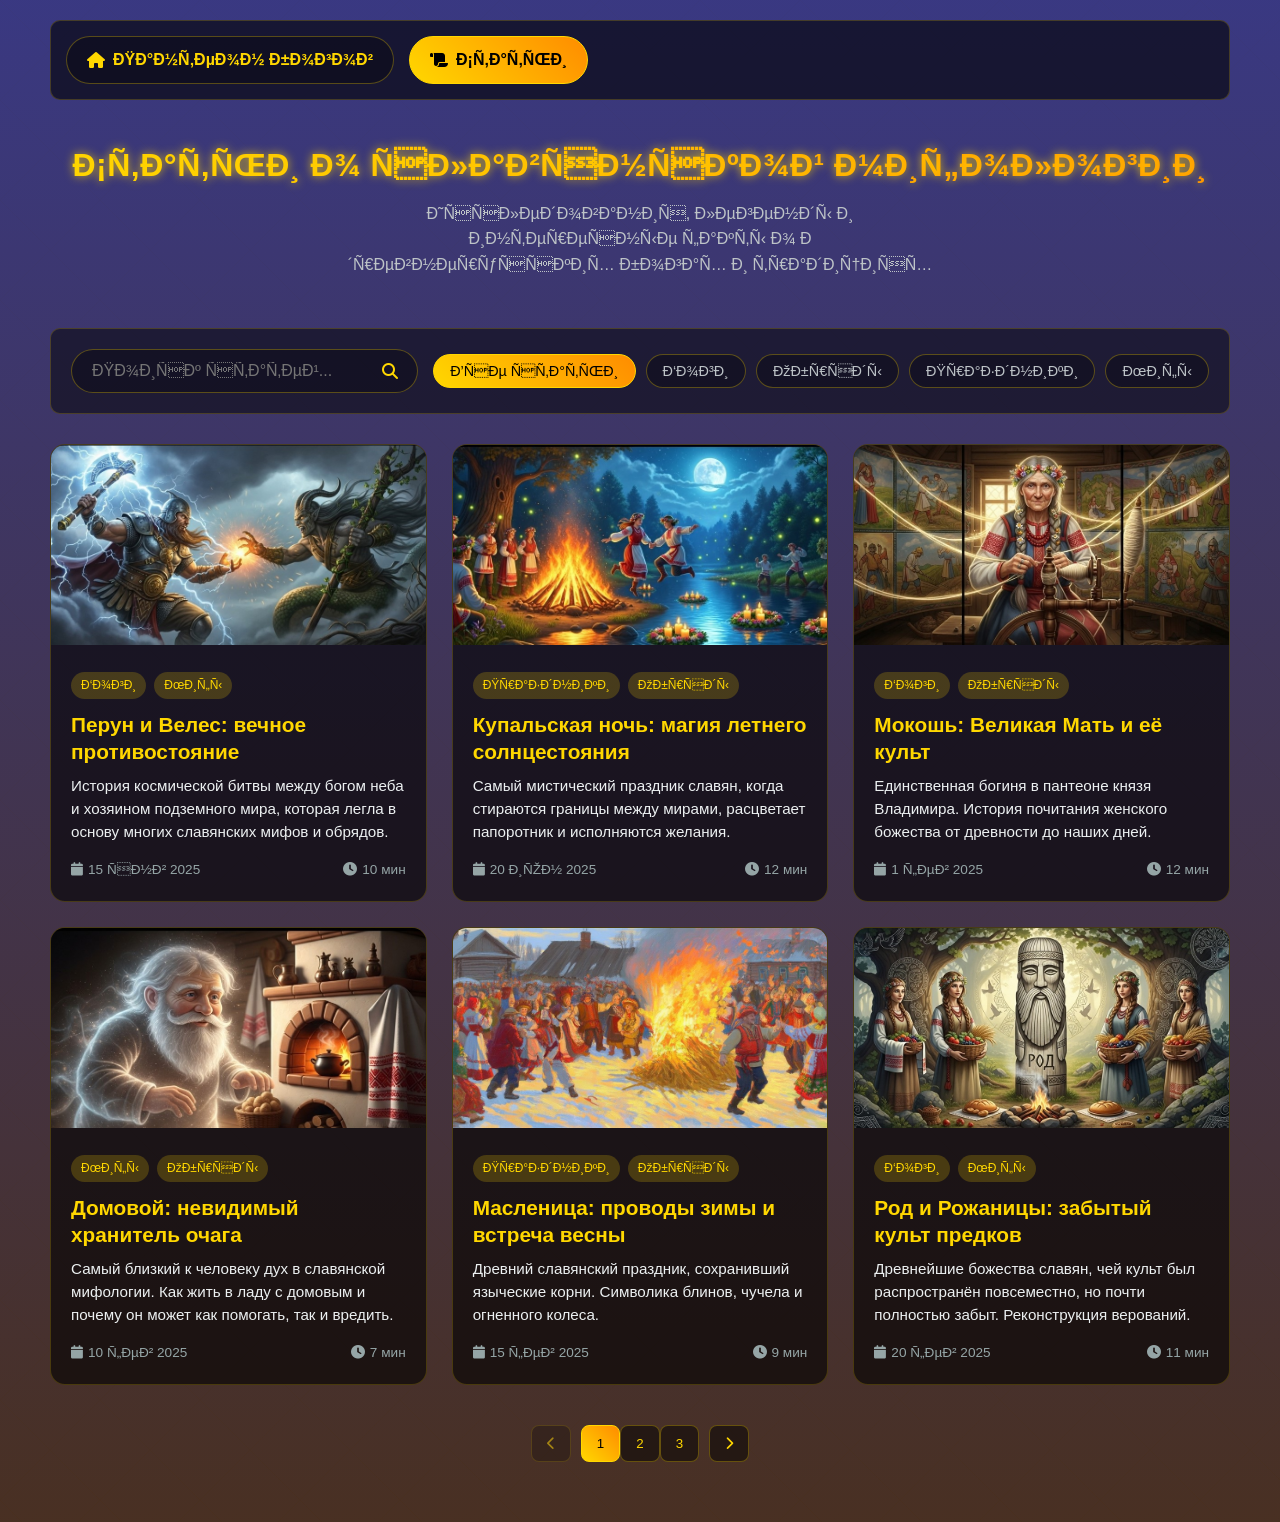
==== commit 6307be28: "articles.html" ====
--- a/articles.html
+++ b/articles.html
@@ -1,6 +1,28 @@
 <!DOCTYPE html>
 <html lang="ru">
 <head>
+    <!-- Google tag (gtag.js) -->
+<script async src="https://www.googletagmanager.com/gtag/js?id=G-6RVZMB5ZP8"></script>
+<script>
+  window.dataLayer = window.dataLayer || [];
+  function gtag(){dataLayer.push(arguments);}
+  gtag('js', new Date());
+
+  gtag('config', 'G-6RVZMB5ZP8');
+</script>
+    <!-- Yandex.Metrika counter -->
+<script type="text/javascript">
+    (function(m,e,t,r,i,k,a){
+        m[i]=m[i]||function(){(m[i].a=m[i].a||[]).push(arguments)};
+        m[i].l=1*new Date();
+        for (var j = 0; j < document.scripts.length; j++) {if (document.scripts[j].src === r) { return; }}
+        k=e.createElement(t),a=e.getElementsByTagName(t)[0],k.async=1,k.src=r,a.parentNode.insertBefore(k,a)
+    })(window, document,'script','https://mc.yandex.ru/metrika/tag.js?id=104200189', 'ym');
+
+    ym(104200189, 'init', {ssr:true, webvisor:true, clickmap:true, ecommerce:"dataLayer", accurateTrackBounce:true, trackLinks:true});
+</script>
+<noscript><div><img src="https://mc.yandex.ru/watch/104200189" style="position:absolute; left:-9999px;" alt="" /></div></noscript>
+<!-- /Yandex.Metrika counter -->
     <meta charset="UTF-8">
     <meta name="viewport" content="width=device-width, initial-scale=1.0">
     <title>Статьи о славянской мифологии</title>
@@ -700,4 +722,6 @@
         });
     </script>
 </body>
-</html>+
+</html>
+
